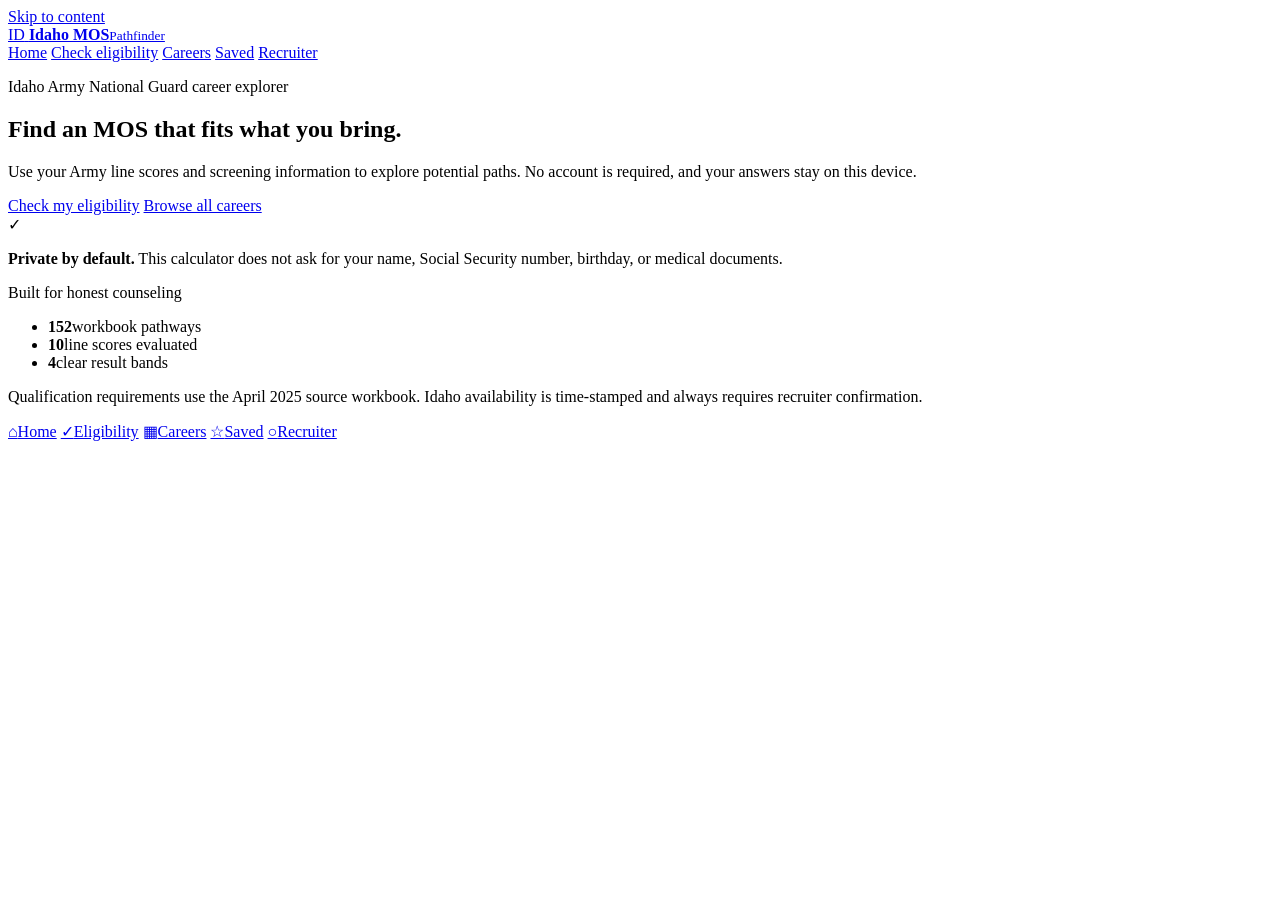
==== index.html @ 611bb767 "Build accessible application shell" ====
<!doctype html>
<html lang="en">
<head>
  <meta charset="utf-8">
  <meta name="viewport" content="width=device-width, initial-scale=1">
  <meta name="theme-color" content="#24362d">
  <meta name="description" content="Explore Idaho Army National Guard MOS pathways and estimate eligibility from line scores and screening information.">
  <title>Idaho MOS Pathfinder</title>
  <link rel="stylesheet" href="./styles.css">
</head>
<body>
  <a class="skip-link" href="#main">Skip to content</a>
  <header class="site-header">
    <a class="brand" href="#home" data-route="home" aria-label="Idaho MOS Pathfinder home">
      <span class="brand-mark" aria-hidden="true">ID</span>
      <span><strong>Idaho MOS</strong><small>Pathfinder</small></span>
    </a>
    <nav class="desktop-nav" aria-label="Primary navigation">
      <a href="#home" data-route="home">Home</a>
      <a href="#eligibility" data-route="eligibility">Check eligibility</a>
      <a href="#careers" data-route="careers">Careers</a>
      <a href="#saved" data-route="saved">Saved</a>
      <a href="#recruiter" data-route="recruiter">Recruiter</a>
    </nav>
  </header>

  <main id="main" tabindex="-1">
    <section id="home" class="view hero-view" data-view="home">
      <div class="hero-copy">
        <p class="eyebrow">Idaho Army National Guard career explorer</p>
        <h1>Find an MOS that fits what you bring.</h1>
        <p class="lede">Use your Army line scores and screening information to explore potential paths. No account is required, and your answers stay on this device.</p>
        <div class="actions">
          <a class="button primary" href="#eligibility" data-route="eligibility">Check my eligibility</a>
          <a class="button secondary" href="#careers" data-route="careers">Browse all careers</a>
        </div>
        <div class="privacy-callout">
          <span aria-hidden="true">✓</span>
          <p><strong>Private by default.</strong> This calculator does not ask for your name, Social Security number, birthday, or medical documents.</p>
        </div>
      </div>
      <aside class="hero-panel" aria-label="What the calculator provides">
        <div class="mountain" aria-hidden="true"></div>
        <p class="panel-kicker">Built for honest counseling</p>
        <ul>
          <li><strong>152</strong><span>workbook pathways</span></li>
          <li><strong>10</strong><span>line scores evaluated</span></li>
          <li><strong>4</strong><span>clear result bands</span></li>
        </ul>
        <p class="small">Qualification requirements use the April 2025 source workbook. Idaho availability is time-stamped and always requires recruiter confirmation.</p>
      </aside>
    </section>

    <section id="eligibility" class="view" data-view="eligibility" hidden>
      <div class="section-heading">
        <p class="eyebrow">Anonymous eligibility estimate</p>
        <h1>Enter your information</h1>
        <p>Use the line scores shown on your official score record. Fields marked required must be completed before evaluation.</p>
      </div>
      <form id="eligibility-form" novalidate>
        <div id="error-summary" class="error-summary" role="alert" tabindex="-1" hidden></div>

        <fieldset class="form-card">
          <legend><span>1</span> Army line scores</legend>
          <p class="field-help">These are composite line scores—not ASVAB percentile or raw subtest scores.</p>
          <div id="line-score-grid" class="score-grid"></div>
        </fieldset>

        <fieldset class="form-card">
          <legend><span>2</span> PULHES profile</legend>
          <p class="field-help">Choose your official profile values. If you have not received a profile, select “Not yet rated.”</p>
          <div id="pulhes-grid" class="pulhes-grid"></div>
        </fieldset>

        <fieldset class="form-card">
          <legend><span>3</span> Screening information</legend>
          <p class="field-help">These answers screen workbook requirements; they do not grant a medical qualification or security clearance.</p>
          <div class="question-grid">
            <label>Color vision<select name="colorVision" required><option value="">Select</option><option value="normal">Normal</option><option value="red_green">Red/green only</option><option value="no_color">No color vision</option><option value="unknown">Unknown</option></select></label>
            <label>U.S. citizenship<select name="citizenship" required><option value="">Select</option><option value="us_citizen">U.S. citizen</option><option value="non_citizen">Not a U.S. citizen</option><option value="unknown">Unknown</option></select></label>
            <label>Driver’s license<select name="driversLicense" required><option value="">Select</option><option value="yes">Yes</option><option value="no">No</option><option value="unknown">Unknown</option></select></label>
            <label>Potentially clearance eligible<select name="clearanceEligible" required><option value="">Select</option><option value="yes">Yes / no known issue</option><option value="no">No / known issue</option><option value="unknown">Unknown</option></select></label>
            <label>Split Training Option applicant<select name="splitTrainingOption" required><option value="">Select</option><option value="no">No</option><option value="yes">Yes</option><option value="unknown">Unknown</option></select></label>
            <label>Show line-score waiver scenarios<select name="lineScoreWaiverRequested" required><option value="">Select</option><option value="no">No</option><option value="yes">Yes</option></select></label>
          </div>
        </fieldset>

        <div class="form-actions">
          <button class="button text-button" type="button" id="clear-form">Clear my data</button>
          <button class="button primary" type="submit">Evaluate MOS options</button>
        </div>
      </form>
    </section>

    <section id="results" class="view" data-view="results" hidden>
      <div class="section-heading results-heading">
        <div><p class="eyebrow">Your estimate</p><h1>MOS results</h1><p id="result-summary">Complete the eligibility form to see results.</p></div>
        <button class="button secondary compact" type="button" data-route-button="eligibility">Edit inputs</button>
      </div>
      <div class="freshness-banner"><strong>Availability is not a reservation.</strong> “Posting seen” and “Idaho catalog-listed” are time-stamped public evidence. A recruiter must confirm a current, contractable vacancy.</div>
      <div class="filters" aria-label="Result filters">
        <label>Search<input id="result-search" type="search" placeholder="MOS or job title"></label>
        <label>Category<select id="result-category"><option value="all">All categories</option></select></label>
        <label>Result<select id="result-status"><option value="all">All results</option><option value="eligible">Eligible</option><option value="waiver">Waiver scenario</option><option value="review">Needs review</option><option value="ineligible">Not eligible yet</option></select></label>
      </div>
      <div id="results-list" class="catalog-sections" aria-live="polite"></div>
    </section>

    <section id="careers" class="view" data-view="careers" hidden>
      <div class="section-heading"><p class="eyebrow">Explore before you test</p><h1>Career catalog</h1><p>Browse all workbook pathways. Idaho labels show public evidence—not guaranteed openings.</p></div>
      <div class="filters">
        <label>Search<input id="career-search" type="search" placeholder="Try medic, mechanic, 25B…"></label>
        <label>Category<select id="career-category"><option value="all">All categories</option></select></label>
        <label>Idaho evidence<select id="career-availability"><option value="all">All records</option><option value="current">Posting seen</option><option value="catalog">Idaho catalog-listed</option><option value="unverified">Availability unverified</option></select></label>
      </div>
      <p id="career-count" class="count-line"></p>
      <div id="career-list" class="card-grid"></div>
    </section>

    <section id="saved" class="view" data-view="saved" hidden>
      <div class="section-heading"><p class="eyebrow">Stored on this device</p><h1>Saved MOSs</h1><p>Use this shortlist when you talk with your recruiter.</p></div>
      <div id="saved-list" class="card-grid"></div>
    </section>

    <section id="recruiter" class="view" data-view="recruiter" hidden>
      <div class="section-heading"><p class="eyebrow">Final confirmation</p><h1>Talk with an Idaho recruiter</h1><p>A recruiter can confirm vacancies, review exceptions, and explain the enlistment pathway.</p></div>
      <div class="recruiter-layout">
        <article class="form-card recruiter-card"><h2>What to bring</h2><ul class="checklist"><li>Your official score report</li><li>Any known PULHES information</li><li>Your top three saved MOSs</li><li>Questions about location, training, bonus, and availability</li></ul></article>
        <article class="form-card recruiter-card"><h2>Idaho Army National Guard</h2><p>Call <a href="tel:+12085146197">208-514-6197</a> or use the official recruiting contact page.</p><a class="button primary" href="https://www.serveinidaho.com/contact" target="_blank" rel="noopener">Open official contact page</a><p class="small">This site does not transmit your calculator answers.</p></article>
      </div>
    </section>
  </main>

  <nav class="mobile-nav" aria-label="Mobile navigation">
    <a href="#home" data-route="home"><span aria-hidden="true">⌂</span>Home</a>
    <a href="#eligibility" data-route="eligibility"><span aria-hidden="true">✓</span>Eligibility</a>
    <a href="#careers" data-route="careers"><span aria-hidden="true">▦</span>Careers</a>
    <a href="#saved" data-route="saved"><span aria-hidden="true">☆</span>Saved</a>
    <a href="#recruiter" data-route="recruiter"><span aria-hidden="true">○</span>Recruiter</a>
  </nav>

  <dialog id="mos-dialog" aria-labelledby="dialog-title">
    <button class="dialog-close" type="button" aria-label="Close MOS details">×</button>
    <div id="dialog-content"></div>
  </dialog>

  <noscript><p class="noscript">JavaScript is required to run the eligibility calculator. The career source data remains available in <a href="./data/mos.json">the MOS catalog</a>.</p></noscript>
  <script src="./app.js" defer></script>
</body>
</html>
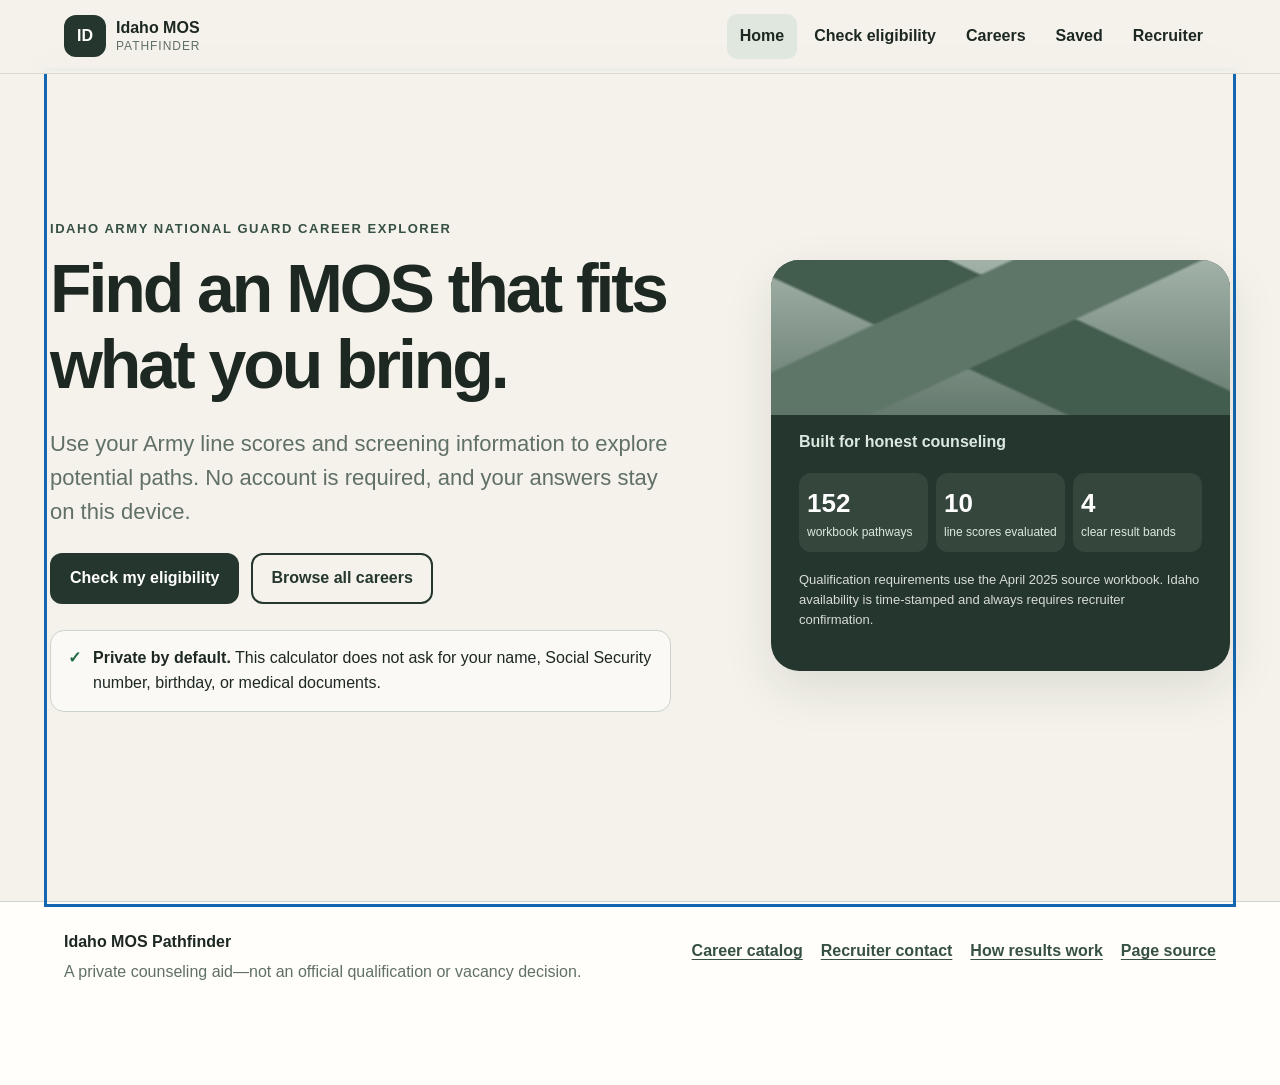
==== commit 7d04a806: "Improve eligibility guidance, accessibility, and site metadata" ====
--- a/index.html
+++ b/index.html
@@ -5,8 +5,34 @@
   <meta name="viewport" content="width=device-width, initial-scale=1">
   <meta name="theme-color" content="#24362d">
   <meta name="description" content="Explore Idaho Army National Guard MOS pathways and estimate eligibility from line scores and screening information.">
-  <title>Idaho MOS Pathfinder</title>
+  <meta name="robots" content="index,follow">
+  <link rel="canonical" href="https://beauxsoleil.github.io/mos/">
+  <meta property="og:type" content="website">
+  <meta property="og:site_name" content="Idaho MOS Pathfinder">
+  <meta property="og:title" content="Idaho MOS Pathfinder | Explore Guard Careers">
+  <meta property="og:description" content="Compare your Army line scores with 152 MOS pathways and see clear next steps for Idaho Army National Guard careers.">
+  <meta property="og:url" content="https://beauxsoleil.github.io/mos/">
+  <meta property="og:image" content="https://beauxsoleil.github.io/mos/social-card.jpg">
+  <meta property="og:image:alt" content="Idaho MOS Pathfinder career eligibility explorer">
+  <meta name="twitter:card" content="summary_large_image">
+  <meta name="twitter:title" content="Idaho MOS Pathfinder | Explore Guard Careers">
+  <meta name="twitter:description" content="Compare your Army line scores with 152 MOS pathways and get clear next steps.">
+  <meta name="twitter:image" content="https://beauxsoleil.github.io/mos/social-card.jpg">
+  <title>Idaho MOS Pathfinder | Explore Guard Careers</title>
+  <link rel="icon" href="./favicon.svg" type="image/svg+xml">
   <link rel="stylesheet" href="./styles.css">
+  <script type="application/ld+json">
+    {
+      "@context": "https://schema.org",
+      "@type": "WebApplication",
+      "name": "Idaho MOS Pathfinder",
+      "url": "https://beauxsoleil.github.io/mos/",
+      "applicationCategory": "EducationalApplication",
+      "operatingSystem": "Any",
+      "description": "A private, browser-based counseling aid for exploring Idaho Army National Guard MOS pathways.",
+      "isAccessibleForFree": true
+    }
+  </script>
 </head>
 <body>
   <a class="skip-link" href="#main">Skip to content</a>
@@ -76,12 +102,12 @@
           <legend><span>3</span> Screening information</legend>
           <p class="field-help">These answers screen workbook requirements; they do not grant a medical qualification or security clearance.</p>
           <div class="question-grid">
-            <label>Color vision<select name="colorVision" required><option value="">Select</option><option value="normal">Normal</option><option value="red_green">Red/green only</option><option value="no_color">No color vision</option><option value="unknown">Unknown</option></select></label>
-            <label>U.S. citizenship<select name="citizenship" required><option value="">Select</option><option value="us_citizen">U.S. citizen</option><option value="non_citizen">Not a U.S. citizen</option><option value="unknown">Unknown</option></select></label>
-            <label>Driver’s license<select name="driversLicense" required><option value="">Select</option><option value="yes">Yes</option><option value="no">No</option><option value="unknown">Unknown</option></select></label>
-            <label>Potentially clearance eligible<select name="clearanceEligible" required><option value="">Select</option><option value="yes">Yes / no known issue</option><option value="no">No / known issue</option><option value="unknown">Unknown</option></select></label>
-            <label>Split Training Option applicant<select name="splitTrainingOption" required><option value="">Select</option><option value="no">No</option><option value="yes">Yes</option><option value="unknown">Unknown</option></select></label>
-            <label>Show line-score waiver scenarios<select name="lineScoreWaiverRequested" required><option value="">Select</option><option value="no">No</option><option value="yes">Yes</option></select></label>
+            <label>Color vision<select name="colorVision" required aria-describedby="error-colorVision"><option value="">Select</option><option value="normal">Normal</option><option value="red_green">Red/green only</option><option value="no_color">No color vision</option><option value="unknown">Unknown</option></select><span class="field-error" id="error-colorVision"></span></label>
+            <label>U.S. citizenship<select name="citizenship" required aria-describedby="error-citizenship"><option value="">Select</option><option value="us_citizen">U.S. citizen</option><option value="non_citizen">Not a U.S. citizen</option><option value="unknown">Unknown</option></select><span class="field-error" id="error-citizenship"></span></label>
+            <label>Driver’s license<select name="driversLicense" required aria-describedby="error-driversLicense"><option value="">Select</option><option value="yes">Yes</option><option value="no">No</option><option value="unknown">Unknown</option></select><span class="field-error" id="error-driversLicense"></span></label>
+            <label>Potentially clearance eligible<select name="clearanceEligible" required aria-describedby="error-clearanceEligible"><option value="">Select</option><option value="yes">Yes / no known issue</option><option value="no">No / known issue</option><option value="unknown">Unknown</option></select><span class="field-error" id="error-clearanceEligible"></span></label>
+            <label>Split Training Option applicant<select name="splitTrainingOption" required aria-describedby="error-splitTrainingOption"><option value="">Select</option><option value="no">No</option><option value="yes">Yes</option><option value="unknown">Unknown</option></select><span class="field-error" id="error-splitTrainingOption"></span></label>
+            <label>Show line-score waiver scenarios<select name="lineScoreWaiverRequested" required aria-describedby="error-lineScoreWaiverRequested"><option value="">Select</option><option value="no">No</option><option value="yes">Yes</option></select><span class="field-error" id="error-lineScoreWaiverRequested"></span></label>
           </div>
         </fieldset>
 
@@ -98,6 +124,7 @@
         <button class="button secondary compact" type="button" data-route-button="eligibility">Edit inputs</button>
       </div>
       <div class="freshness-banner"><strong>Availability is not a reservation.</strong> “Posting seen” and “Idaho catalog-listed” are time-stamped public evidence. A recruiter must confirm a current, contractable vacancy.</div>
+      <div class="results-guide"><strong>Not eligible yet?</strong> Each result names the requirement that is holding it back and gives a next step. Unknown information is never counted as a pass.</div>
       <div class="filters" aria-label="Result filters">
         <label>Search<input id="result-search" type="search" placeholder="MOS or job title"></label>
         <label>Category<select id="result-category"><option value="all">All categories</option></select></label>
@@ -131,6 +158,11 @@
     </section>
   </main>
 
+  <footer class="site-footer">
+    <div><strong>Idaho MOS Pathfinder</strong><p>A private counseling aid—not an official qualification or vacancy decision.</p></div>
+    <nav aria-label="Supporting information"><a href="#careers" data-route="careers">Career catalog</a><a href="#recruiter" data-route="recruiter">Recruiter contact</a><a href="./methodology.html">How results work</a><a href="https://github.com/Beauxsoleil/mos">Page source</a></nav>
+  </footer>
+
   <nav class="mobile-nav" aria-label="Mobile navigation">
     <a href="#home" data-route="home"><span aria-hidden="true">⌂</span>Home</a>
     <a href="#eligibility" data-route="eligibility"><span aria-hidden="true">✓</span>Eligibility</a>
@@ -145,6 +177,7 @@
   </dialog>
 
   <noscript><p class="noscript">JavaScript is required to run the eligibility calculator. The career source data remains available in <a href="./data/mos.json">the MOS catalog</a>.</p></noscript>
+  <div id="status-message" class="sr-only" role="status" aria-live="polite"></div>
   <script src="./app.js" defer></script>
 </body>
 </html>
--- a/styles.css
+++ b/styles.css
@@ -0,0 +1,210 @@
+:root {
+  --ink: #1d2822;
+  --forest: #24362d;
+  --forest-2: #365044;
+  --sage: #dfe7df;
+  --sand: #d8c6a4;
+  --cream: #f4f2ea;
+  --paper: #fffefa;
+  --muted: #617067;
+  --line: #cbd3cc;
+  --danger: #9b352f;
+  --warning: #8a5b10;
+  --success: #1f6a45;
+  --focus: #1367b1;
+  --shadow: 0 18px 50px rgba(29, 40, 34, .10);
+  --radius: 18px;
+}
+
+* { box-sizing: border-box; }
+html { scroll-behavior: smooth; }
+body { margin: 0; background: var(--cream); color: var(--ink); font: 16px/1.55 ui-sans-serif, -apple-system, BlinkMacSystemFont, "Segoe UI", sans-serif; }
+a { color: var(--forest-2); text-underline-offset: 3px; }
+button, input, select { font: inherit; }
+button, select, input { min-height: 44px; }
+:focus-visible { outline: 3px solid var(--focus); outline-offset: 3px; }
+[hidden] { display: none !important; }
+.sr-only { position: absolute !important; width: 1px !important; height: 1px !important; padding: 0 !important; margin: -1px !important; overflow: hidden !important; clip: rect(0, 0, 0, 0) !important; white-space: nowrap !important; border: 0 !important; }
+
+.skip-link { position: fixed; left: 16px; top: -80px; z-index: 100; background: #fff; padding: 12px 18px; border-radius: 8px; }
+.skip-link:focus { top: 12px; }
+.site-header { position: sticky; top: 0; z-index: 20; display: flex; align-items: center; justify-content: space-between; padding: 14px clamp(18px, 5vw, 72px); border-bottom: 1px solid rgba(29,40,34,.12); background: rgba(244,242,234,.94); backdrop-filter: blur(14px); }
+.brand { display: inline-flex; gap: 10px; align-items: center; color: var(--ink); text-decoration: none; line-height: 1.05; }
+.brand-mark { display: grid; place-items: center; width: 42px; height: 42px; border-radius: 12px; background: var(--forest); color: white; font-weight: 800; }
+.brand strong, .brand small { display: block; }
+.brand small { margin-top: 4px; color: var(--muted); font-size: 12px; letter-spacing: .08em; text-transform: uppercase; }
+.desktop-nav { display: flex; gap: 4px; }
+.desktop-nav a { padding: 10px 13px; border-radius: 10px; color: var(--ink); text-decoration: none; font-weight: 650; }
+.desktop-nav a:hover, .desktop-nav a[aria-current="page"] { background: var(--sage); }
+
+main { width: min(1180px, calc(100% - 36px)); margin: 0 auto; padding: clamp(36px, 6vw, 84px) 0 120px; }
+.view { animation: appear .22s ease-out; }
+@keyframes appear { from { opacity: 0; transform: translateY(5px); } }
+.hero-view { min-height: 70vh; display: grid; grid-template-columns: 1.15fr .85fr; gap: clamp(40px, 8vw, 100px); align-items: center; }
+.eyebrow { margin: 0 0 10px; color: var(--forest-2); font-size: 13px; font-weight: 800; letter-spacing: .12em; text-transform: uppercase; }
+h1, h2, h3 { line-height: 1.13; }
+h1 { margin: 0; max-width: 760px; font-size: clamp(38px, 6vw, 68px); letter-spacing: -.045em; }
+h2 { margin: 0 0 12px; font-size: clamp(24px, 3vw, 32px); }
+h3 { margin: 0; font-size: 20px; }
+.lede { max-width: 650px; margin: 24px 0; color: var(--muted); font-size: clamp(18px, 2.2vw, 22px); }
+.actions, .form-actions { display: flex; gap: 12px; flex-wrap: wrap; }
+.button { display: inline-flex; align-items: center; justify-content: center; min-height: 48px; padding: 11px 18px; border: 2px solid transparent; border-radius: 12px; cursor: pointer; text-decoration: none; font-weight: 800; }
+.button.primary { background: var(--forest); color: white; }
+.button.primary:hover { background: var(--forest-2); }
+.button.secondary { border-color: var(--forest); background: transparent; color: var(--forest); }
+.button.text-button { background: transparent; color: var(--danger); }
+.button.compact { min-height: 44px; padding: 8px 14px; }
+.privacy-callout { display: flex; gap: 12px; align-items: flex-start; max-width: 650px; margin-top: 26px; padding: 15px 17px; border: 1px solid var(--line); border-radius: 14px; background: rgba(255,255,255,.55); }
+.privacy-callout span { color: var(--success); font-weight: 900; }
+.privacy-callout p { margin: 0; }
+.hero-panel { position: relative; overflow: hidden; padding: 170px 28px 28px; border-radius: 28px; background: var(--forest); color: white; box-shadow: var(--shadow); }
+.mountain { position: absolute; inset: 0 0 auto; height: 155px; background: linear-gradient(155deg, transparent 30%, #698273 31% 54%, transparent 55%), linear-gradient(205deg, transparent 35%, #486354 36% 62%, transparent 63%), linear-gradient(#b9c8bf, #71867a); opacity: .85; }
+.panel-kicker { margin: 0 0 18px; color: #dce8e0; font-weight: 750; }
+.hero-panel ul { display: grid; grid-template-columns: repeat(3, 1fr); gap: 8px; margin: 0 0 18px; padding: 0; list-style: none; }
+.hero-panel li { padding: 10px 8px; border-radius: 12px; background: rgba(255,255,255,.08); }
+.hero-panel li strong, .hero-panel li span { display: block; }
+.hero-panel li strong { font-size: 26px; }
+.hero-panel li span { color: #dce8e0; font-size: 12px; }
+.small { font-size: 13px; color: inherit; opacity: .82; }
+
+.section-heading { margin-bottom: 30px; }
+.section-heading h1 { font-size: clamp(34px, 5vw, 54px); }
+.section-heading > p:last-child { max-width: 760px; color: var(--muted); font-size: 18px; }
+.results-heading { display: flex; justify-content: space-between; gap: 20px; align-items: end; }
+.form-card { margin: 0 0 20px; padding: clamp(20px, 4vw, 34px); border: 1px solid var(--line); border-radius: var(--radius); background: var(--paper); box-shadow: 0 7px 22px rgba(29,40,34,.05); }
+.form-card legend { padding: 0 10px; font-size: 23px; font-weight: 850; }
+.form-card legend span { display: inline-grid; place-items: center; width: 34px; height: 34px; margin-right: 8px; border-radius: 50%; background: var(--forest); color: white; font-size: 16px; }
+.field-help { margin: 0 0 22px; color: var(--muted); }
+.score-grid { display: grid; grid-template-columns: repeat(5, minmax(110px, 1fr)); gap: 14px; }
+.pulhes-grid { display: grid; grid-template-columns: repeat(6, 1fr); gap: 14px; }
+.question-grid { display: grid; grid-template-columns: repeat(2, 1fr); gap: 18px; }
+label { display: grid; gap: 7px; color: var(--ink); font-weight: 750; }
+label small { color: var(--muted); font-weight: 500; }
+input, select { width: 100%; padding: 10px 12px; border: 1.5px solid #96a299; border-radius: 10px; background: white; color: var(--ink); }
+input[aria-invalid="true"], select[aria-invalid="true"] { border-color: var(--danger); box-shadow: 0 0 0 1px var(--danger); }
+.field-error { color: var(--danger); font-size: 13px; font-weight: 650; }
+.form-actions { justify-content: space-between; align-items: center; margin-top: 24px; }
+.error-summary { margin-bottom: 20px; padding: 16px 18px; border-left: 5px solid var(--danger); background: #fff0ee; color: #702520; }
+.error-summary h2 { margin: 0 0 6px; font-size: 20px; }
+.error-summary ul { margin: 6px 0 0; }
+
+.freshness-banner { margin: -10px 0 24px; padding: 14px 17px; border-left: 5px solid var(--warning); border-radius: 8px; background: #fff7df; }
+.results-guide { margin: -10px 0 24px; padding: 14px 17px; border: 1px solid var(--line); border-radius: 12px; background: var(--paper); }
+.filters { display: grid; grid-template-columns: 1.4fr 1fr 1fr; gap: 14px; margin: 0 0 24px; padding: 18px; border: 1px solid var(--line); border-radius: 15px; background: rgba(255,255,255,.6); }
+.count-line { color: var(--muted); font-weight: 700; }
+.catalog-sections { display: grid; gap: 28px; }
+.category-section h2 { padding-bottom: 9px; border-bottom: 2px solid var(--forest); }
+.card-grid { display: grid; grid-template-columns: repeat(3, 1fr); gap: 16px; }
+.mos-card { display: flex; flex-direction: column; min-width: 0; padding: 19px; border: 1px solid var(--line); border-radius: 16px; background: var(--paper); box-shadow: 0 6px 17px rgba(29,40,34,.045); }
+.mos-card:hover { border-color: #87958b; transform: translateY(-1px); }
+.mos-title-row { display: flex; gap: 12px; align-items: flex-start; justify-content: space-between; }
+.mos-code { flex: 0 0 auto; padding: 3px 8px; border-radius: 8px; background: var(--forest); color: white; font-weight: 900; }
+.mos-card h3 { margin: 10px 0 7px; }
+.mos-card p { margin: 0 0 12px; color: var(--muted); }
+.eligibility-note { margin: 4px 0 14px; padding: 14px; border-left: 4px solid var(--warning); border-radius: 10px; background: #fff8e6; }
+.eligibility-note.status-panel-ineligible { border-left-color: var(--danger); background: #fff0ee; }
+.eligibility-note.status-panel-waiver { border-left-color: #675092; background: #f1edf9; }
+.eligibility-note > strong { display: block; margin-bottom: 7px; color: var(--ink); }
+.eligibility-note ul { display: grid; gap: 9px; margin: 0; padding-left: 19px; }
+.eligibility-note li { color: var(--ink); }
+.eligibility-note li small, .next-step-panel li small { display: block; margin-top: 3px; color: var(--muted); font-size: 13px; line-height: 1.4; }
+.more-reasons { margin: 9px 0 0 !important; color: var(--ink) !important; font-size: 13px; font-weight: 750; }
+.mos-card-footer { display: flex; gap: 8px; align-items: center; justify-content: space-between; margin-top: auto; padding-top: 10px; }
+.link-button, .save-button { min-height: 44px; border: 0; background: transparent; color: var(--forest-2); cursor: pointer; font-weight: 800; }
+.save-button { width: 44px; padding: 0; border: 1px solid var(--line); border-radius: 50%; font-size: 23px; }
+.status-badge { display: inline-flex; align-items: center; width: fit-content; padding: 4px 9px; border-radius: 999px; font-size: 12px; font-weight: 850; }
+.status-current, .status-eligible { background: #dceede; color: #174d31; }
+.status-catalog, .status-review { background: #fff0c9; color: #704c0b; }
+.status-unverified, .status-ineligible { background: #e7e9e7; color: #4b544e; }
+.status-waiver { background: #e6e1f4; color: #4c3875; }
+.empty-state { grid-column: 1 / -1; padding: 45px 22px; border: 1px dashed #94a097; border-radius: 16px; text-align: center; color: var(--muted); }
+
+.recruiter-layout { display: grid; grid-template-columns: 1fr 1fr; gap: 18px; }
+.recruiter-card { margin: 0; }
+.checklist { padding-left: 0; list-style: none; }
+.checklist li { margin: 8px 0; }
+.checklist li::before { content: "✓"; margin-right: 9px; color: var(--success); font-weight: 900; }
+
+dialog { width: min(720px, calc(100% - 28px)); max-height: min(88vh, 850px); padding: 0; border: 0; border-radius: 22px; background: var(--paper); color: var(--ink); box-shadow: 0 30px 100px rgba(0,0,0,.32); }
+dialog::backdrop { background: rgba(11,20,15,.66); backdrop-filter: blur(3px); }
+.dialog-close { position: sticky; z-index: 2; float: right; top: 12px; right: 12px; width: 44px; min-height: 44px; margin: 12px 12px -56px 0; border: 1px solid var(--line); border-radius: 50%; background: white; cursor: pointer; font-size: 28px; }
+#dialog-content { padding: clamp(24px, 5vw, 44px); }
+.detail-title { padding-right: 45px; }
+.detail-title h2 { font-size: clamp(30px, 5vw, 44px); }
+.detail-meta { display: flex; gap: 8px; flex-wrap: wrap; margin-bottom: 20px; }
+.detail-section { margin-top: 24px; padding-top: 20px; border-top: 1px solid var(--line); }
+.criteria-list { display: grid; gap: 9px; padding: 0; list-style: none; }
+.criteria-list li { padding: 11px 13px; border-radius: 10px; background: var(--sage); }
+.criteria-list li.fail { background: #fff0ee; }
+.criteria-list li.unknown { background: #fff7df; }
+.next-step-panel { padding: 20px; border: 1px solid var(--line); border-radius: 14px; background: rgba(255,255,255,.4); }
+.source-note { font-size: 13px; color: var(--muted); }
+.mobile-nav { display: none; }
+.noscript { margin: 20px; padding: 18px; background: #fff0ee; }
+.site-footer { display: flex; justify-content: space-between; gap: 36px; padding: 28px clamp(18px, 5vw, 72px) 100px; border-top: 1px solid var(--line); background: var(--paper); }
+.site-footer p { max-width: 520px; margin: 6px 0 0; color: var(--muted); }
+.site-footer nav { display: flex; flex-wrap: wrap; align-content: flex-start; justify-content: flex-end; gap: 10px 18px; }
+.site-footer nav a { min-height: 44px; display: inline-flex; align-items: center; font-weight: 700; }
+.article-page { max-width: 880px; }
+.breadcrumbs { display: flex; gap: 10px; margin-bottom: 34px; color: var(--muted); font-size: 14px; }
+.article-page article > section { margin-top: 38px; }
+.article-page article > section p { max-width: 760px; }
+.definition-list { display: grid; gap: 12px; }
+.definition-list div { padding: 17px; border: 1px solid var(--line); border-radius: 12px; background: var(--paper); }
+.definition-list dt { font-weight: 850; }
+.definition-list dd { margin: 4px 0 0; color: var(--muted); }
+.not-found-page { min-height: 70vh; display: grid; align-content: center; justify-items: start; }
+.not-found-code { margin-bottom: -20px; color: var(--sage); font-size: clamp(110px, 25vw, 250px); font-weight: 950; letter-spacing: -.09em; line-height: .8; }
+
+@media (max-width: 900px) {
+  .score-grid { grid-template-columns: repeat(3, 1fr); }
+  .pulhes-grid { grid-template-columns: repeat(3, 1fr); }
+  .card-grid { grid-template-columns: repeat(2, 1fr); }
+}
+
+@media (max-width: 720px) {
+  body { padding-bottom: 76px; }
+  .site-header { position: static; padding: 12px 18px; }
+  .desktop-nav { display: none; }
+  main { width: min(100% - 28px, 660px); padding-top: 30px; padding-bottom: 40px; }
+  .hero-view { display: block; min-height: auto; }
+  .hero-panel { margin-top: 34px; padding-top: 145px; }
+  .hero-copy .actions .button { width: 100%; }
+  .question-grid, .filters, .recruiter-layout { grid-template-columns: 1fr; }
+  .results-heading { align-items: flex-start; }
+  .score-grid { grid-template-columns: repeat(2, 1fr); }
+  .pulhes-grid { grid-template-columns: repeat(2, 1fr); }
+  .card-grid { grid-template-columns: 1fr; }
+  .form-actions .button { width: 100%; }
+  .site-footer { display: block; padding-bottom: 110px; }
+  .site-footer nav { justify-content: flex-start; margin-top: 18px; }
+  .mobile-nav { position: fixed; inset: auto 0 0; z-index: 30; display: grid; grid-template-columns: repeat(5, 1fr); padding: 7px 4px max(7px, env(safe-area-inset-bottom)); border-top: 1px solid var(--line); background: rgba(255,254,250,.97); box-shadow: 0 -10px 30px rgba(29,40,34,.08); }
+  .mobile-nav a { display: grid; place-items: center; min-height: 52px; color: var(--muted); text-decoration: none; font-size: 11px; font-weight: 750; }
+  .mobile-nav a span { font-size: 20px; line-height: 1; }
+  .mobile-nav a[aria-current="page"] { color: var(--forest); }
+}
+
+@media (max-width: 390px) {
+  .score-grid, .pulhes-grid { grid-template-columns: 1fr; }
+  .hero-panel ul { grid-template-columns: 1fr; }
+}
+
+@media (prefers-reduced-motion: reduce) {
+  *, *::before, *::after { scroll-behavior: auto !important; animation: none !important; transition: none !important; }
+}
+
+@media (prefers-color-scheme: dark) {
+  :root { --ink: #eef3ef; --forest: #d5e4d9; --forest-2: #bad0c0; --sage: #26362e; --sand: #7a6b50; --cream: #121914; --paper: #1b251f; --muted: #b2beb6; --line: #405047; --focus: #69b9ff; }
+  .button.primary, .mos-code, .brand-mark, .form-card legend span { color: #142019; }
+  input, select, .dialog-close { background: #151d18; color: var(--ink); }
+  .freshness-banner { background: #3b3019; }
+  .privacy-callout, .filters { background: rgba(255,255,255,.035); }
+  .status-current, .status-eligible { background: #244a34; color: #d9f4df; }
+  .status-catalog, .status-review { background: #4a3b18; color: #ffefbe; }
+  .status-unverified, .status-ineligible { background: #38413b; color: #e3e8e4; }
+  .criteria-list li.fail { background: #4b2522; }
+  .criteria-list li.unknown { background: #453716; }
+  .eligibility-note, .eligibility-note.status-panel-ineligible, .eligibility-note.status-panel-waiver { background: #302a20; }
+  .eligibility-note.status-panel-ineligible { background: #402523; }
+  .eligibility-note.status-panel-waiver { background: #2f2940; }
+}
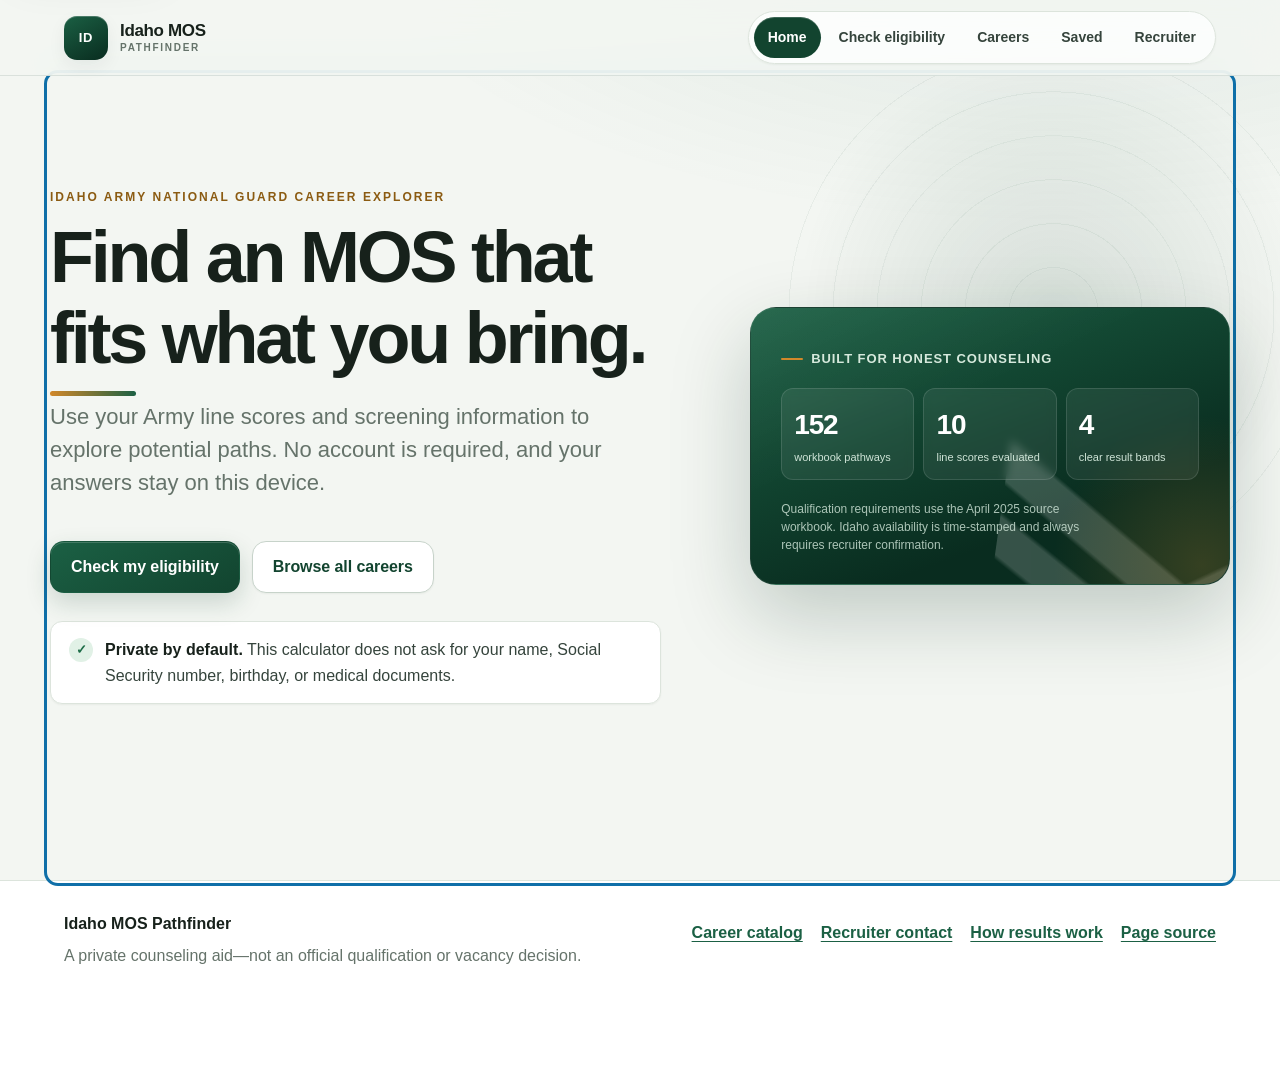
==== commit 37d9a151: "Refresh app with cleaner pathfinder design and usability improvements Co-authored-by: arena-agent <2" ====
--- a/index.html
+++ b/index.html
@@ -3,7 +3,7 @@
 <head>
   <meta charset="utf-8">
   <meta name="viewport" content="width=device-width, initial-scale=1">
-  <meta name="theme-color" content="#24362d">
+  <meta name="theme-color" content="#092c1f">
   <meta name="description" content="Explore Idaho Army National Guard MOS pathways and estimate eligibility from line scores and screening information.">
   <meta name="robots" content="index,follow">
   <link rel="canonical" href="https://beauxsoleil.github.io/mos/">
@@ -83,7 +83,13 @@
         <h1>Enter your information</h1>
         <p>Use the line scores shown on your official score record. Fields marked required must be completed before evaluation.</p>
       </div>
-      <form id="eligibility-form" novalidate>
+      <form id="eligibility-form" autocomplete="off" novalidate>
+        <ol class="form-steps" aria-label="Eligibility form progress">
+          <li data-index="1">Line scores</li>
+          <li data-index="2">PULHES</li>
+          <li data-index="3">Screening</li>
+          <li data-index="4">Results</li>
+        </ol>
         <div id="error-summary" class="error-summary" role="alert" tabindex="-1" hidden></div>
 
         <fieldset class="form-card">
@@ -125,27 +131,37 @@
       </div>
       <div class="freshness-banner"><strong>Availability is not a reservation.</strong> “Posting seen” and “Idaho catalog-listed” are time-stamped public evidence. A recruiter must confirm a current, contractable vacancy.</div>
       <div class="results-guide"><strong>Not eligible yet?</strong> Each result names the requirement that is holding it back and gives a next step. Unknown information is never counted as a pass.</div>
+      <div class="legend" aria-label="Result color key">
+        <span class="legend-item"><span class="legend-dot eligible" aria-hidden="true"></span>Eligible</span>
+        <span class="legend-item"><span class="legend-dot waiver" aria-hidden="true"></span>Waiver scenario</span>
+        <span class="legend-item"><span class="legend-dot review" aria-hidden="true"></span>Needs review</span>
+        <span class="legend-item"><span class="legend-dot ineligible" aria-hidden="true"></span>Not eligible yet</span>
+      </div>
       <div class="filters" aria-label="Result filters">
-        <label>Search<input id="result-search" type="search" placeholder="MOS or job title"></label>
+        <label>Search<input id="result-search" type="search" placeholder="MOS or job title" autocomplete="off"></label>
         <label>Category<select id="result-category"><option value="all">All categories</option></select></label>
         <label>Result<select id="result-status"><option value="all">All results</option><option value="eligible">Eligible</option><option value="waiver">Waiver scenario</option><option value="review">Needs review</option><option value="ineligible">Not eligible yet</option></select></label>
+        <button class="filter-reset" type="button" id="clear-result-filters">Reset</button>
       </div>
+      <p id="result-count" class="count-line" aria-live="polite"></p>
       <div id="results-list" class="catalog-sections" aria-live="polite"></div>
     </section>
 
     <section id="careers" class="view" data-view="careers" hidden>
       <div class="section-heading"><p class="eyebrow">Explore before you test</p><h1>Career catalog</h1><p>Browse all workbook pathways. Idaho labels show public evidence—not guaranteed openings.</p></div>
       <div class="filters">
-        <label>Search<input id="career-search" type="search" placeholder="Try medic, mechanic, 25B…"></label>
+        <label>Search<input id="career-search" type="search" placeholder="Try medic, mechanic, 25B…" autocomplete="off"></label>
         <label>Category<select id="career-category"><option value="all">All categories</option></select></label>
         <label>Idaho evidence<select id="career-availability"><option value="all">All records</option><option value="current">Posting seen</option><option value="catalog">Idaho catalog-listed</option><option value="unverified">Availability unverified</option></select></label>
+        <button class="filter-reset" type="button" id="clear-career-filters">Reset</button>
       </div>
-      <p id="career-count" class="count-line"></p>
+      <p id="career-count" class="count-line" aria-live="polite"></p>
       <div id="career-list" class="card-grid"></div>
     </section>
 
     <section id="saved" class="view" data-view="saved" hidden>
       <div class="section-heading"><p class="eyebrow">Stored on this device</p><h1>Saved MOSs</h1><p>Use this shortlist when you talk with your recruiter.</p></div>
+      <p id="saved-count" class="count-line" aria-live="polite"></p>
       <div id="saved-list" class="card-grid"></div>
     </section>
 
--- a/styles.css
+++ b/styles.css
@@ -1,210 +1,1712 @@
+/* ==========================================================================
+   Idaho MOS Pathfinder — Fable Five design refresh
+   ========================================================================== */
+
 :root {
-  --ink: #1d2822;
-  --forest: #24362d;
-  --forest-2: #365044;
-  --sage: #dfe7df;
-  --sand: #d8c6a4;
-  --cream: #f4f2ea;
-  --paper: #fffefa;
-  --muted: #617067;
-  --line: #cbd3cc;
-  --danger: #9b352f;
-  --warning: #8a5b10;
-  --success: #1f6a45;
-  --focus: #1367b1;
-  --shadow: 0 18px 50px rgba(29, 40, 34, .10);
+  color-scheme: light;
+
+  --bg: #f3f6f2;
+  --bg-soft: #edf2ec;
+  --surface: #ffffff;
+  --surface-2: #f8faf7;
+  --surface-3: #eef3ee;
+  --ink: #17211b;
+  --ink-soft: #35443c;
+  --muted: #65736a;
+  --subtle: #8b978f;
+
+  --brand: #12442f;
+  --brand-2: #1b6044;
+  --brand-ink: #092c1f;
+  --brand-soft: #e3f0e7;
+  --accent: #d2882a;
+  --accent-soft: #fff3dd;
+  --accent-ink: #8b5b12;
+
+  --line: #dce4dc;
+  --line-strong: #c7d3ca;
+
+  --danger: #a63d35;
+  --danger-soft: #faedeb;
+  --warning: #996116;
+  --warning-soft: #fff2d7;
+  --success: #1c6c46;
+  --success-soft: #e1f1e6;
+  --info: #3f698a;
+  --info-soft: #e8f1f7;
+  --violet: #5d4a8a;
+  --violet-soft: #f0ebf9;
+
+  --focus: #0f6fa8;
+  --focus-ring: rgba(15, 111, 168, .24);
+
+  --header-h: 76px;
+  --shadow-xs: 0 1px 2px rgba(20, 32, 26, .05);
+  --shadow-sm: 0 6px 18px rgba(20, 32, 26, .06);
+  --shadow-md: 0 18px 46px rgba(20, 32, 26, .10);
+  --shadow-lg: 0 30px 80px rgba(9, 44, 31, .22);
+
+  --radius-xs: 8px;
+  --radius-sm: 12px;
   --radius: 18px;
+  --radius-lg: 26px;
+
+  --font-sans: ui-sans-serif, -apple-system, BlinkMacSystemFont, "Segoe UI", Roboto,
+    "Helvetica Neue", Arial, "Noto Sans", sans-serif;
 }
 
 * { box-sizing: border-box; }
-html { scroll-behavior: smooth; }
-body { margin: 0; background: var(--cream); color: var(--ink); font: 16px/1.55 ui-sans-serif, -apple-system, BlinkMacSystemFont, "Segoe UI", sans-serif; }
-a { color: var(--forest-2); text-underline-offset: 3px; }
-button, input, select { font: inherit; }
-button, select, input { min-height: 44px; }
-:focus-visible { outline: 3px solid var(--focus); outline-offset: 3px; }
-[hidden] { display: none !important; }
-.sr-only { position: absolute !important; width: 1px !important; height: 1px !important; padding: 0 !important; margin: -1px !important; overflow: hidden !important; clip: rect(0, 0, 0, 0) !important; white-space: nowrap !important; border: 0 !important; }
-
-.skip-link { position: fixed; left: 16px; top: -80px; z-index: 100; background: #fff; padding: 12px 18px; border-radius: 8px; }
-.skip-link:focus { top: 12px; }
-.site-header { position: sticky; top: 0; z-index: 20; display: flex; align-items: center; justify-content: space-between; padding: 14px clamp(18px, 5vw, 72px); border-bottom: 1px solid rgba(29,40,34,.12); background: rgba(244,242,234,.94); backdrop-filter: blur(14px); }
-.brand { display: inline-flex; gap: 10px; align-items: center; color: var(--ink); text-decoration: none; line-height: 1.05; }
-.brand-mark { display: grid; place-items: center; width: 42px; height: 42px; border-radius: 12px; background: var(--forest); color: white; font-weight: 800; }
-.brand strong, .brand small { display: block; }
-.brand small { margin-top: 4px; color: var(--muted); font-size: 12px; letter-spacing: .08em; text-transform: uppercase; }
-.desktop-nav { display: flex; gap: 4px; }
-.desktop-nav a { padding: 10px 13px; border-radius: 10px; color: var(--ink); text-decoration: none; font-weight: 650; }
-.desktop-nav a:hover, .desktop-nav a[aria-current="page"] { background: var(--sage); }
-
-main { width: min(1180px, calc(100% - 36px)); margin: 0 auto; padding: clamp(36px, 6vw, 84px) 0 120px; }
-.view { animation: appear .22s ease-out; }
-@keyframes appear { from { opacity: 0; transform: translateY(5px); } }
-.hero-view { min-height: 70vh; display: grid; grid-template-columns: 1.15fr .85fr; gap: clamp(40px, 8vw, 100px); align-items: center; }
-.eyebrow { margin: 0 0 10px; color: var(--forest-2); font-size: 13px; font-weight: 800; letter-spacing: .12em; text-transform: uppercase; }
-h1, h2, h3 { line-height: 1.13; }
-h1 { margin: 0; max-width: 760px; font-size: clamp(38px, 6vw, 68px); letter-spacing: -.045em; }
-h2 { margin: 0 0 12px; font-size: clamp(24px, 3vw, 32px); }
-h3 { margin: 0; font-size: 20px; }
-.lede { max-width: 650px; margin: 24px 0; color: var(--muted); font-size: clamp(18px, 2.2vw, 22px); }
-.actions, .form-actions { display: flex; gap: 12px; flex-wrap: wrap; }
-.button { display: inline-flex; align-items: center; justify-content: center; min-height: 48px; padding: 11px 18px; border: 2px solid transparent; border-radius: 12px; cursor: pointer; text-decoration: none; font-weight: 800; }
-.button.primary { background: var(--forest); color: white; }
-.button.primary:hover { background: var(--forest-2); }
-.button.secondary { border-color: var(--forest); background: transparent; color: var(--forest); }
-.button.text-button { background: transparent; color: var(--danger); }
-.button.compact { min-height: 44px; padding: 8px 14px; }
-.privacy-callout { display: flex; gap: 12px; align-items: flex-start; max-width: 650px; margin-top: 26px; padding: 15px 17px; border: 1px solid var(--line); border-radius: 14px; background: rgba(255,255,255,.55); }
-.privacy-callout span { color: var(--success); font-weight: 900; }
-.privacy-callout p { margin: 0; }
-.hero-panel { position: relative; overflow: hidden; padding: 170px 28px 28px; border-radius: 28px; background: var(--forest); color: white; box-shadow: var(--shadow); }
-.mountain { position: absolute; inset: 0 0 auto; height: 155px; background: linear-gradient(155deg, transparent 30%, #698273 31% 54%, transparent 55%), linear-gradient(205deg, transparent 35%, #486354 36% 62%, transparent 63%), linear-gradient(#b9c8bf, #71867a); opacity: .85; }
-.panel-kicker { margin: 0 0 18px; color: #dce8e0; font-weight: 750; }
-.hero-panel ul { display: grid; grid-template-columns: repeat(3, 1fr); gap: 8px; margin: 0 0 18px; padding: 0; list-style: none; }
-.hero-panel li { padding: 10px 8px; border-radius: 12px; background: rgba(255,255,255,.08); }
-.hero-panel li strong, .hero-panel li span { display: block; }
-.hero-panel li strong { font-size: 26px; }
-.hero-panel li span { color: #dce8e0; font-size: 12px; }
-.small { font-size: 13px; color: inherit; opacity: .82; }
-
-.section-heading { margin-bottom: 30px; }
-.section-heading h1 { font-size: clamp(34px, 5vw, 54px); }
-.section-heading > p:last-child { max-width: 760px; color: var(--muted); font-size: 18px; }
-.results-heading { display: flex; justify-content: space-between; gap: 20px; align-items: end; }
-.form-card { margin: 0 0 20px; padding: clamp(20px, 4vw, 34px); border: 1px solid var(--line); border-radius: var(--radius); background: var(--paper); box-shadow: 0 7px 22px rgba(29,40,34,.05); }
-.form-card legend { padding: 0 10px; font-size: 23px; font-weight: 850; }
-.form-card legend span { display: inline-grid; place-items: center; width: 34px; height: 34px; margin-right: 8px; border-radius: 50%; background: var(--forest); color: white; font-size: 16px; }
-.field-help { margin: 0 0 22px; color: var(--muted); }
-.score-grid { display: grid; grid-template-columns: repeat(5, minmax(110px, 1fr)); gap: 14px; }
-.pulhes-grid { display: grid; grid-template-columns: repeat(6, 1fr); gap: 14px; }
-.question-grid { display: grid; grid-template-columns: repeat(2, 1fr); gap: 18px; }
-label { display: grid; gap: 7px; color: var(--ink); font-weight: 750; }
-label small { color: var(--muted); font-weight: 500; }
-input, select { width: 100%; padding: 10px 12px; border: 1.5px solid #96a299; border-radius: 10px; background: white; color: var(--ink); }
-input[aria-invalid="true"], select[aria-invalid="true"] { border-color: var(--danger); box-shadow: 0 0 0 1px var(--danger); }
-.field-error { color: var(--danger); font-size: 13px; font-weight: 650; }
-.form-actions { justify-content: space-between; align-items: center; margin-top: 24px; }
-.error-summary { margin-bottom: 20px; padding: 16px 18px; border-left: 5px solid var(--danger); background: #fff0ee; color: #702520; }
-.error-summary h2 { margin: 0 0 6px; font-size: 20px; }
-.error-summary ul { margin: 6px 0 0; }
-
-.freshness-banner { margin: -10px 0 24px; padding: 14px 17px; border-left: 5px solid var(--warning); border-radius: 8px; background: #fff7df; }
-.results-guide { margin: -10px 0 24px; padding: 14px 17px; border: 1px solid var(--line); border-radius: 12px; background: var(--paper); }
-.filters { display: grid; grid-template-columns: 1.4fr 1fr 1fr; gap: 14px; margin: 0 0 24px; padding: 18px; border: 1px solid var(--line); border-radius: 15px; background: rgba(255,255,255,.6); }
-.count-line { color: var(--muted); font-weight: 700; }
-.catalog-sections { display: grid; gap: 28px; }
-.category-section h2 { padding-bottom: 9px; border-bottom: 2px solid var(--forest); }
-.card-grid { display: grid; grid-template-columns: repeat(3, 1fr); gap: 16px; }
-.mos-card { display: flex; flex-direction: column; min-width: 0; padding: 19px; border: 1px solid var(--line); border-radius: 16px; background: var(--paper); box-shadow: 0 6px 17px rgba(29,40,34,.045); }
-.mos-card:hover { border-color: #87958b; transform: translateY(-1px); }
-.mos-title-row { display: flex; gap: 12px; align-items: flex-start; justify-content: space-between; }
-.mos-code { flex: 0 0 auto; padding: 3px 8px; border-radius: 8px; background: var(--forest); color: white; font-weight: 900; }
-.mos-card h3 { margin: 10px 0 7px; }
-.mos-card p { margin: 0 0 12px; color: var(--muted); }
-.eligibility-note { margin: 4px 0 14px; padding: 14px; border-left: 4px solid var(--warning); border-radius: 10px; background: #fff8e6; }
-.eligibility-note.status-panel-ineligible { border-left-color: var(--danger); background: #fff0ee; }
-.eligibility-note.status-panel-waiver { border-left-color: #675092; background: #f1edf9; }
-.eligibility-note > strong { display: block; margin-bottom: 7px; color: var(--ink); }
-.eligibility-note ul { display: grid; gap: 9px; margin: 0; padding-left: 19px; }
-.eligibility-note li { color: var(--ink); }
-.eligibility-note li small, .next-step-panel li small { display: block; margin-top: 3px; color: var(--muted); font-size: 13px; line-height: 1.4; }
-.more-reasons { margin: 9px 0 0 !important; color: var(--ink) !important; font-size: 13px; font-weight: 750; }
-.mos-card-footer { display: flex; gap: 8px; align-items: center; justify-content: space-between; margin-top: auto; padding-top: 10px; }
-.link-button, .save-button { min-height: 44px; border: 0; background: transparent; color: var(--forest-2); cursor: pointer; font-weight: 800; }
-.save-button { width: 44px; padding: 0; border: 1px solid var(--line); border-radius: 50%; font-size: 23px; }
-.status-badge { display: inline-flex; align-items: center; width: fit-content; padding: 4px 9px; border-radius: 999px; font-size: 12px; font-weight: 850; }
-.status-current, .status-eligible { background: #dceede; color: #174d31; }
-.status-catalog, .status-review { background: #fff0c9; color: #704c0b; }
-.status-unverified, .status-ineligible { background: #e7e9e7; color: #4b544e; }
-.status-waiver { background: #e6e1f4; color: #4c3875; }
-.empty-state { grid-column: 1 / -1; padding: 45px 22px; border: 1px dashed #94a097; border-radius: 16px; text-align: center; color: var(--muted); }
-
-.recruiter-layout { display: grid; grid-template-columns: 1fr 1fr; gap: 18px; }
-.recruiter-card { margin: 0; }
-.checklist { padding-left: 0; list-style: none; }
-.checklist li { margin: 8px 0; }
-.checklist li::before { content: "✓"; margin-right: 9px; color: var(--success); font-weight: 900; }
-
-dialog { width: min(720px, calc(100% - 28px)); max-height: min(88vh, 850px); padding: 0; border: 0; border-radius: 22px; background: var(--paper); color: var(--ink); box-shadow: 0 30px 100px rgba(0,0,0,.32); }
-dialog::backdrop { background: rgba(11,20,15,.66); backdrop-filter: blur(3px); }
-.dialog-close { position: sticky; z-index: 2; float: right; top: 12px; right: 12px; width: 44px; min-height: 44px; margin: 12px 12px -56px 0; border: 1px solid var(--line); border-radius: 50%; background: white; cursor: pointer; font-size: 28px; }
-#dialog-content { padding: clamp(24px, 5vw, 44px); }
-.detail-title { padding-right: 45px; }
-.detail-title h2 { font-size: clamp(30px, 5vw, 44px); }
-.detail-meta { display: flex; gap: 8px; flex-wrap: wrap; margin-bottom: 20px; }
-.detail-section { margin-top: 24px; padding-top: 20px; border-top: 1px solid var(--line); }
-.criteria-list { display: grid; gap: 9px; padding: 0; list-style: none; }
-.criteria-list li { padding: 11px 13px; border-radius: 10px; background: var(--sage); }
-.criteria-list li.fail { background: #fff0ee; }
-.criteria-list li.unknown { background: #fff7df; }
-.next-step-panel { padding: 20px; border: 1px solid var(--line); border-radius: 14px; background: rgba(255,255,255,.4); }
-.source-note { font-size: 13px; color: var(--muted); }
-.mobile-nav { display: none; }
-.noscript { margin: 20px; padding: 18px; background: #fff0ee; }
-.site-footer { display: flex; justify-content: space-between; gap: 36px; padding: 28px clamp(18px, 5vw, 72px) 100px; border-top: 1px solid var(--line); background: var(--paper); }
-.site-footer p { max-width: 520px; margin: 6px 0 0; color: var(--muted); }
-.site-footer nav { display: flex; flex-wrap: wrap; align-content: flex-start; justify-content: flex-end; gap: 10px 18px; }
-.site-footer nav a { min-height: 44px; display: inline-flex; align-items: center; font-weight: 700; }
-.article-page { max-width: 880px; }
-.breadcrumbs { display: flex; gap: 10px; margin-bottom: 34px; color: var(--muted); font-size: 14px; }
-.article-page article > section { margin-top: 38px; }
-.article-page article > section p { max-width: 760px; }
-.definition-list { display: grid; gap: 12px; }
-.definition-list div { padding: 17px; border: 1px solid var(--line); border-radius: 12px; background: var(--paper); }
-.definition-list dt { font-weight: 850; }
-.definition-list dd { margin: 4px 0 0; color: var(--muted); }
-.not-found-page { min-height: 70vh; display: grid; align-content: center; justify-items: start; }
-.not-found-code { margin-bottom: -20px; color: var(--sage); font-size: clamp(110px, 25vw, 250px); font-weight: 950; letter-spacing: -.09em; line-height: .8; }
-
-@media (max-width: 900px) {
-  .score-grid { grid-template-columns: repeat(3, 1fr); }
-  .pulhes-grid { grid-template-columns: repeat(3, 1fr); }
-  .card-grid { grid-template-columns: repeat(2, 1fr); }
-}
-
-@media (max-width: 720px) {
-  body { padding-bottom: 76px; }
-  .site-header { position: static; padding: 12px 18px; }
-  .desktop-nav { display: none; }
-  main { width: min(100% - 28px, 660px); padding-top: 30px; padding-bottom: 40px; }
-  .hero-view { display: block; min-height: auto; }
-  .hero-panel { margin-top: 34px; padding-top: 145px; }
-  .hero-copy .actions .button { width: 100%; }
-  .question-grid, .filters, .recruiter-layout { grid-template-columns: 1fr; }
-  .results-heading { align-items: flex-start; }
-  .score-grid { grid-template-columns: repeat(2, 1fr); }
-  .pulhes-grid { grid-template-columns: repeat(2, 1fr); }
-  .card-grid { grid-template-columns: 1fr; }
-  .form-actions .button { width: 100%; }
-  .site-footer { display: block; padding-bottom: 110px; }
-  .site-footer nav { justify-content: flex-start; margin-top: 18px; }
-  .mobile-nav { position: fixed; inset: auto 0 0; z-index: 30; display: grid; grid-template-columns: repeat(5, 1fr); padding: 7px 4px max(7px, env(safe-area-inset-bottom)); border-top: 1px solid var(--line); background: rgba(255,254,250,.97); box-shadow: 0 -10px 30px rgba(29,40,34,.08); }
-  .mobile-nav a { display: grid; place-items: center; min-height: 52px; color: var(--muted); text-decoration: none; font-size: 11px; font-weight: 750; }
-  .mobile-nav a span { font-size: 20px; line-height: 1; }
-  .mobile-nav a[aria-current="page"] { color: var(--forest); }
-}
-
-@media (max-width: 390px) {
-  .score-grid, .pulhes-grid { grid-template-columns: 1fr; }
-  .hero-panel ul { grid-template-columns: 1fr; }
+
+html {
+  scroll-behavior: smooth;
+  scroll-padding-top: calc(var(--header-h) + 20px);
+}
+
+body {
+  margin: 0;
+  min-width: 320px;
+  background:
+    radial-gradient(1100px 500px at 82% -100px, rgba(27, 96, 68, .10), transparent 65%),
+    var(--bg);
+  color: var(--ink);
+  font-family: var(--font-sans);
+  font-size: 16px;
+  line-height: 1.6;
+  -webkit-font-smoothing: antialiased;
+  text-rendering: optimizeLegibility;
+}
+
+a {
+  color: var(--brand-2);
+  text-decoration-thickness: 1px;
+  text-underline-offset: 3px;
+}
+
+button, input, select, textarea {
+  font: inherit;
+}
+button, select, input {
+  min-height: 44px;
+}
+
+::selection {
+  background: rgba(18, 68, 47, .18);
+}
+
+:focus-visible {
+  outline: 3px solid var(--focus);
+  outline-offset: 3px;
+  border-radius: var(--radius-xs);
+}
+
+[hidden] {
+  display: none !important;
+}
+
+.sr-only {
+  position: absolute !important;
+  width: 1px !important;
+  height: 1px !important;
+  padding: 0 !important;
+  margin: -1px !important;
+  overflow: hidden !important;
+  clip: rect(0, 0, 0, 0) !important;
+  white-space: nowrap !important;
+  border: 0 !important;
+}
+
+/* ---------------------------------------------------------------------------
+   Header
+   --------------------------------------------------------------------------- */
+.skip-link {
+  position: fixed;
+  left: 16px;
+  top: -90px;
+  z-index: 100;
+  padding: 11px 16px;
+  border-radius: 10px;
+  background: var(--ink);
+  color: #fff;
+  text-decoration: none;
+  font-weight: 700;
+  box-shadow: var(--shadow-md);
+}
+.skip-link:focus {
+  top: 16px;
+}
+
+.site-header {
+  position: sticky;
+  top: 0;
+  z-index: 30;
+  display: flex;
+  align-items: center;
+  justify-content: space-between;
+  gap: 24px;
+  min-height: var(--header-h);
+  padding: 0 clamp(18px, 5vw, 72px);
+  border-bottom: 1px solid rgba(18, 68, 47, .11);
+  background: rgba(243, 246, 242, .88);
+  backdrop-filter: blur(16px) saturate(1.2);
+}
+
+.brand {
+  display: inline-flex;
+  align-items: center;
+  gap: 12px;
+  color: var(--ink);
+  text-decoration: none;
+  line-height: 1.05;
+}
+.brand-mark {
+  display: grid;
+  place-items: center;
+  width: 44px;
+  height: 44px;
+  border-radius: 13px;
+  background: linear-gradient(150deg, var(--brand-2), var(--brand-ink));
+  color: #fff;
+  font-size: 13px;
+  font-weight: 850;
+  letter-spacing: .06em;
+  box-shadow: inset 0 1px 0 rgba(255, 255, 255, .22), var(--shadow-sm);
+}
+.brand strong,
+.brand small {
+  display: block;
+}
+.brand strong {
+  font-size: 17px;
+  letter-spacing: -.02em;
+}
+.brand small {
+  margin-top: 3px;
+  color: var(--muted);
+  font-size: 10px;
+  font-weight: 750;
+  letter-spacing: .17em;
+  text-transform: uppercase;
+}
+
+.desktop-nav {
+  display: flex;
+  align-items: center;
+  gap: 4px;
+  padding: 5px;
+  border: 1px solid var(--line);
+  border-radius: 999px;
+  background: rgba(255, 255, 255, .72);
+  box-shadow: var(--shadow-xs);
+}
+.desktop-nav a {
+  padding: 9px 14px;
+  border-radius: 999px;
+  color: var(--ink-soft);
+  text-decoration: none;
+  font-size: 14px;
+  font-weight: 700;
+  transition: background .16s ease, color .16s ease;
+}
+.desktop-nav a:hover {
+  background: var(--surface-3);
+  color: var(--ink);
+}
+.desktop-nav a[aria-current="page"] {
+  background: var(--brand);
+  color: #fff;
+  box-shadow: inset 0 1px 0 rgba(255, 255, 255, .18);
+}
+
+/* ---------------------------------------------------------------------------
+   Layout
+   --------------------------------------------------------------------------- */
+main {
+  width: min(1180px, calc(100% - 36px));
+  margin: 0 auto;
+  padding: clamp(36px, 5vw, 72px) 0 128px;
+}
+
+.view {
+  animation: appear .26s ease-out both;
+}
+@keyframes appear {
+  from {
+    opacity: 0;
+    transform: translateY(7px);
+  }
+}
+
+/* ---------------------------------------------------------------------------
+   Typography
+   --------------------------------------------------------------------------- */
+.eyebrow {
+  margin: 0 0 10px;
+  color: var(--accent-ink);
+  font-size: 12px;
+  font-weight: 850;
+  letter-spacing: .17em;
+  text-transform: uppercase;
+}
+
+h1, h2, h3, h4 {
+  color: var(--ink);
+  line-height: 1.12;
+}
+
+h1 {
+  margin: 0;
+  max-width: 840px;
+  font-size: clamp(40px, 6vw, 72px);
+  font-weight: 850;
+  letter-spacing: -.045em;
+  text-wrap: balance;
+}
+h2 {
+  margin: 0 0 12px;
+  font-size: clamp(24px, 3vw, 34px);
+  font-weight: 800;
+  letter-spacing: -.025em;
+}
+h3 {
+  margin: 0;
+  font-size: 20px;
+  font-weight: 800;
+  letter-spacing: -.014em;
+}
+.lede {
+  max-width: 660px;
+  margin: 22px 0 0;
+  color: var(--muted);
+  font-size: clamp(18px, 2vw, 22px);
+  line-height: 1.5;
+}
+
+.actions,
+.form-actions {
+  display: flex;
+  flex-wrap: wrap;
+  gap: 12px;
+}
+
+/* ---------------------------------------------------------------------------
+   Buttons
+   --------------------------------------------------------------------------- */
+.button {
+  display: inline-flex;
+  align-items: center;
+  justify-content: center;
+  min-height: 50px;
+  padding: 12px 20px;
+  border: 1px solid transparent;
+  border-radius: 14px;
+  text-decoration: none;
+  font-weight: 800;
+  letter-spacing: -.005em;
+  cursor: pointer;
+  transition: transform .16s ease, box-shadow .16s ease, background .16s ease, border-color .16s ease;
+}
+.button:hover {
+  transform: translateY(-1px);
+}
+.button:active {
+  transform: translateY(0);
+}
+.button.primary {
+  background: linear-gradient(150deg, var(--brand-2), var(--brand));
+  color: #fff;
+  box-shadow: inset 0 1px 0 rgba(255, 255, 255, .18), 0 10px 24px rgba(18, 68, 47, .18);
+}
+.button.primary:hover {
+  box-shadow: inset 0 1px 0 rgba(255, 255, 255, .2), 0 14px 30px rgba(18, 68, 47, .25);
+}
+.button.secondary {
+  border-color: var(--line-strong);
+  background: var(--surface);
+  color: var(--brand);
+  box-shadow: var(--shadow-xs);
+}
+.button.secondary:hover {
+  border-color: var(--brand-2);
+  background: var(--brand-soft);
+}
+.button.ghost {
+  border-color: transparent;
+  background: transparent;
+  color: var(--muted);
+}
+.button.ghost:hover {
+  background: var(--surface-3);
+  color: var(--ink);
+}
+.button.text-button {
+  border-color: transparent;
+  background: transparent;
+  color: var(--danger);
+}
+.button.text-button:hover {
+  background: var(--danger-soft);
+}
+.button.compact {
+  min-height: 44px;
+  padding: 8px 14px;
+  border-radius: 12px;
+  font-size: 14px;
+}
+.button:disabled {
+  cursor: not-allowed;
+  opacity: .6;
+}
+
+/* ---------------------------------------------------------------------------
+   Home / hero
+   --------------------------------------------------------------------------- */
+.hero-view {
+  position: relative;
+  display: grid;
+  grid-template-columns: minmax(0, 1.12fr) minmax(330px, .88fr);
+  gap: clamp(36px, 7vw, 92px);
+  align-items: center;
+  min-height: 68vh;
+}
+.hero-view::before {
+  content: "";
+  position: absolute;
+  inset: -20% -10% auto auto;
+  width: 46vw;
+  height: 46vw;
+  background:
+    radial-gradient(ellipse at center, rgba(18, 68, 47, .13), transparent 62%),
+    repeating-radial-gradient(ellipse at center, rgba(18, 68, 47, .05) 0 1px, transparent 1px 44px);
+  border-radius: 50%;
+  pointer-events: none;
+}
+.hero-copy {
+  position: relative;
+  z-index: 1;
+}
+.hero-copy h1 {
+  position: relative;
+}
+.hero-copy h1::after {
+  content: "";
+  position: absolute;
+  left: 0;
+  bottom: -18px;
+  width: 86px;
+  height: 5px;
+  border-radius: 999px;
+  background: linear-gradient(90deg, var(--accent), var(--brand-2));
+}
+.hero-copy .actions {
+  margin-top: 42px;
+}
+.privacy-callout {
+  display: flex;
+  align-items: flex-start;
+  gap: 12px;
+  max-width: 660px;
+  margin-top: 28px;
+  padding: 15px 18px;
+  border: 1px solid var(--line);
+  border-radius: var(--radius-sm);
+  background: var(--surface);
+  box-shadow: var(--shadow-xs);
+}
+.privacy-callout span {
+  display: inline-grid;
+  place-items: center;
+  flex: 0 0 auto;
+  width: 24px;
+  height: 24px;
+  margin-top: 1px;
+  border-radius: 50%;
+  background: var(--success-soft);
+  color: var(--success);
+  font-size: 13px;
+  font-weight: 900;
+}
+.privacy-callout p {
+  margin: 0;
+  color: var(--ink-soft);
+}
+.privacy-callout strong {
+  color: var(--ink);
+}
+
+.hero-panel {
+  position: relative;
+  z-index: 1;
+  overflow: hidden;
+  padding: 34px 30px 30px;
+  border: 1px solid rgba(255, 255, 255, .08);
+  border-radius: var(--radius-lg);
+  background:
+    linear-gradient(155deg, rgba(255, 255, 255, .06), transparent 38%),
+    linear-gradient(160deg, #1b6044, #092c1f 72%);
+  color: #fff;
+  box-shadow: var(--shadow-lg);
+}
+.hero-panel::after {
+  content: "";
+  position: absolute;
+  inset: auto -30% -55% auto;
+  width: 340px;
+  height: 340px;
+  background: radial-gradient(circle at center, rgba(210, 136, 42, .22), transparent 62%);
+  pointer-events: none;
+}
+.hero-panel .mountain {
+  position: absolute;
+  inset: auto -25% -70% auto;
+  width: 360px;
+  height: 320px;
+  opacity: .18;
+  background:
+    linear-gradient(147deg, transparent 45%, #ffffff 46% 52%, transparent 53%),
+    linear-gradient(212deg, transparent 42%, #ffffff 43% 50%, transparent 51%),
+    linear-gradient(31deg, transparent 36%, #ffffff 37% 44%, transparent 45%);
+  transform: rotate(8deg);
+  pointer-events: none;
+}
+.panel-kicker {
+  position: relative;
+  z-index: 2;
+  display: inline-flex;
+  align-items: center;
+  gap: 8px;
+  margin: 0 0 18px;
+  color: #d6e9dc;
+  font-size: 13px;
+  font-weight: 800;
+  letter-spacing: .07em;
+  text-transform: uppercase;
+}
+.panel-kicker::before {
+  content: "";
+  width: 22px;
+  height: 2px;
+  border-radius: 999px;
+  background: var(--accent);
+}
+.hero-panel ul {
+  position: relative;
+  z-index: 2;
+  display: grid;
+  grid-template-columns: repeat(3, 1fr);
+  gap: 9px;
+  margin: 0 0 20px;
+  padding: 0;
+  list-style: none;
+}
+.hero-panel li {
+  padding: 14px 12px;
+  border: 1px solid rgba(255, 255, 255, .12);
+  border-radius: var(--radius-sm);
+  background: rgba(255, 255, 255, .07);
+  backdrop-filter: blur(4px);
+}
+.hero-panel li strong,
+.hero-panel li span {
+  display: block;
+}
+.hero-panel li strong {
+  font-size: 28px;
+  font-weight: 850;
+  letter-spacing: -.04em;
+}
+.hero-panel li span {
+  margin-top: 3px;
+  color: #cfe4d7;
+  font-size: 11px;
+  line-height: 1.3;
+}
+.hero-panel .small {
+  position: relative;
+  z-index: 2;
+  max-width: 330px;
+  margin-bottom: 0;
+  font-size: 12px;
+  line-height: 1.5;
+  color: #cfe4d7;
+}
+
+.small {
+  font-size: 13px;
+  color: inherit;
+  opacity: .82;
+}
+
+/* ---------------------------------------------------------------------------
+   Section headings / banners
+   --------------------------------------------------------------------------- */
+.section-heading {
+  margin-bottom: 30px;
+}
+.section-heading h1 {
+  font-size: clamp(34px, 5vw, 56px);
+  margin-top: 6px;
+}
+.section-heading > p:last-child {
+  max-width: 760px;
+  margin: 14px 0 0;
+  color: var(--muted);
+  font-size: 18px;
+}
+.results-heading {
+  display: flex;
+  align-items: flex-end;
+  justify-content: space-between;
+  gap: 20px;
+}
+#result-summary {
+  display: flex;
+  flex-wrap: wrap;
+  gap: 8px;
+  max-width: 100%;
+}
+.tally {
+  display: inline-flex;
+  align-items: center;
+  gap: 6px;
+  padding: 6px 10px;
+  border-radius: 999px;
+  background: var(--surface-3);
+  color: var(--muted);
+  font-size: 12px;
+  font-weight: 850;
+  white-space: nowrap;
+}
+.tally::before {
+  content: "";
+  width: 6px;
+  height: 6px;
+  border-radius: 50%;
+  background: currentColor;
+}
+.tally-eligible { background: var(--success-soft); color: var(--success); }
+.tally-waiver { background: var(--violet-soft); color: var(--violet); }
+.tally-review { background: var(--warning-soft); color: var(--warning); }
+.tally-ineligible { background: var(--surface-3); color: var(--muted); }
+
+.freshness-banner {
+  display: flex;
+  flex-wrap: wrap;
+  gap: 6px 10px;
+  margin: 0 0 18px;
+  padding: 15px 18px;
+  border: 1px solid #f0d49f;
+  border-radius: var(--radius-sm);
+  background: var(--warning-soft);
+  color: var(--warning);
+  box-shadow: var(--shadow-xs);
+}
+.freshness-banner strong {
+  color: var(--accent-ink);
+}
+.results-guide {
+  margin: 0 0 22px;
+  padding: 15px 18px;
+  border: 1px solid var(--line);
+  border-radius: var(--radius-sm);
+  background: var(--surface-2);
+  color: var(--ink-soft);
+  box-shadow: var(--shadow-xs);
+}
+.results-guide strong {
+  color: var(--ink);
+}
+
+.legend {
+  display: flex;
+  flex-wrap: wrap;
+  gap: 8px 14px;
+  margin: 0 0 18px;
+  color: var(--muted);
+  font-size: 13px;
+  font-weight: 650;
+}
+.legend-item {
+  display: inline-flex;
+  align-items: center;
+  gap: 7px;
+}
+.legend-dot {
+  width: 9px;
+  height: 9px;
+  border-radius: 50%;
+  background: var(--line-strong);
+}
+.legend-dot.eligible { background: var(--success); }
+.legend-dot.waiver { background: var(--violet); }
+.legend-dot.review { background: var(--warning); }
+.legend-dot.ineligible { background: var(--muted); }
+
+/* ---------------------------------------------------------------------------
+   Form cards
+   --------------------------------------------------------------------------- */
+.form-card {
+  position: relative;
+  margin: 0 0 22px;
+  padding: clamp(20px, 4vw, 36px);
+  border: 1px solid var(--line);
+  border-radius: var(--radius-lg);
+  background: var(--surface);
+  box-shadow: var(--shadow-sm);
+}
+.form-card::before {
+  content: "";
+  position: absolute;
+  inset: 0 auto 0 0;
+  width: 5px;
+  border-radius: var(--radius-lg) 0 0 var(--radius-lg);
+  background: linear-gradient(var(--brand-2), var(--accent));
+}
+.form-card legend {
+  display: flex;
+  align-items: center;
+  gap: 12px;
+  padding: 0;
+  font-size: 23px;
+  font-weight: 850;
+  letter-spacing: -.02em;
+}
+.form-card legend span {
+  display: inline-grid;
+  place-items: center;
+  width: 36px;
+  height: 36px;
+  flex: 0 0 auto;
+  border-radius: 50%;
+  background: var(--brand);
+  color: #fff;
+  font-size: 15px;
+  font-weight: 850;
+  box-shadow: inset 0 1px 0 rgba(255, 255, 255, .2);
+}
+.field-help {
+  margin: 10px 0 24px;
+  color: var(--muted);
+}
+
+.score-grid {
+  display: grid;
+  grid-template-columns: repeat(5, minmax(110px, 1fr));
+  gap: 15px;
+}
+.pulhes-grid {
+  display: grid;
+  grid-template-columns: repeat(6, 1fr);
+  gap: 15px;
+}
+.question-grid {
+  display: grid;
+  grid-template-columns: repeat(2, 1fr);
+  gap: 18px;
+}
+
+label {
+  display: grid;
+  gap: 8px;
+  color: var(--ink);
+  font-weight: 800;
+  font-size: 14px;
+  letter-spacing: -.005em;
+}
+label small {
+  color: var(--muted);
+  font-weight: 500;
+}
+label > span {
+  min-height: 18px;
+}
+
+input,
+select,
+textarea {
+  width: 100%;
+  padding: 11px 13px;
+  border: 1px solid var(--line-strong);
+  border-radius: var(--radius-sm);
+  background: var(--surface);
+  color: var(--ink);
+  box-shadow: var(--shadow-xs);
+  transition: border-color .16s ease, box-shadow .16s ease;
+}
+input:hover,
+select:hover,
+textarea:hover {
+  border-color: #aab9ae;
+}
+input:focus,
+select:focus,
+textarea:focus {
+  border-color: var(--brand-2);
+  outline: none;
+  box-shadow: 0 0 0 4px var(--focus-ring);
+}
+input[aria-invalid="true"],
+select[aria-invalid="true"] {
+  border-color: var(--danger);
+  box-shadow: 0 0 0 4px rgba(166, 61, 53, .14);
+}
+input[type="number"] {
+  font-variant-numeric: tabular-nums;
+  font-size: 16px;
+  font-weight: 750;
+}
+input[type="search"] {
+  background-image: radial-gradient(circle at center, var(--muted) 0 1.5px, transparent 1.5px);
+  background-size: 7px 7px;
+  background-position: 14px 50%;
+  background-repeat: no-repeat;
+  padding-left: 36px;
+}
+
+.field-error {
+  color: var(--danger);
+  font-size: 12px;
+  font-weight: 700;
+  line-height: 1.35;
+}
+
+.form-actions {
+  align-items: center;
+  justify-content: space-between;
+  margin-top: 28px;
+  padding-top: 24px;
+  border-top: 1px solid var(--line);
+}
+
+.error-summary {
+  margin-bottom: 22px;
+  padding: 16px 18px;
+  border: 1px solid #ecc4c0;
+  border-left: 5px solid var(--danger);
+  border-radius: var(--radius-sm);
+  background: var(--danger-soft);
+  color: #752c27;
+  box-shadow: var(--shadow-xs);
+}
+.error-summary h2 {
+  margin: 0 0 5px;
+  font-size: 19px;
+}
+.error-summary a {
+  color: #8e2e28;
+  font-weight: 700;
+}
+.error-summary ul {
+  margin: 6px 0 0;
+  padding-left: 20px;
+}
+
+.form-steps {
+  display: flex;
+  flex-wrap: wrap;
+  gap: 8px 20px;
+  margin: 0 0 24px;
+  padding: 0;
+  list-style: none;
+}
+.form-steps li {
+  display: inline-flex;
+  align-items: center;
+  gap: 8px;
+  color: var(--muted);
+  font-size: 13px;
+  font-weight: 750;
+}
+.form-steps li::before {
+  content: attr(data-index);
+  display: inline-grid;
+  place-items: center;
+  width: 24px;
+  height: 24px;
+  border-radius: 50%;
+  background: var(--surface-3);
+  color: var(--muted);
+  font-size: 12px;
+}
+.form-steps li:last-child::after {
+  content: "saved locally";
+  padding: 3px 8px;
+  border-radius: 999px;
+  background: var(--success-soft);
+  color: var(--success);
+  font-size: 11px;
+  letter-spacing: .04em;
+  text-transform: uppercase;
+}
+
+/* ---------------------------------------------------------------------------
+   Filters
+   --------------------------------------------------------------------------- */
+.filters {
+  position: sticky;
+  top: calc(var(--header-h) + 16px);
+  z-index: 15;
+  display: grid;
+  grid-template-columns: 1.5fr 1fr 1fr auto;
+  gap: 12px;
+  align-items: end;
+  margin: 0 0 22px;
+  padding: 16px;
+  border: 1px solid var(--line);
+  border-radius: var(--radius);
+  background: rgba(255, 255, 255, .88);
+  backdrop-filter: blur(14px);
+  box-shadow: var(--shadow-sm);
+}
+.filter-reset {
+  display: inline-flex;
+  align-items: center;
+  justify-content: center;
+  min-height: 44px;
+  padding: 0 13px;
+  border: 0;
+  border-radius: 12px;
+  background: var(--surface-3);
+  color: var(--muted);
+  cursor: pointer;
+  font-size: 13px;
+  font-weight: 800;
+}
+.filter-reset:hover {
+  background: var(--brand-soft);
+  color: var(--brand);
+}
+
+.count-line {
+  margin: 0 0 18px;
+  color: var(--muted);
+  font-size: 13px;
+  font-weight: 750;
+}
+
+/* ---------------------------------------------------------------------------
+   Catalog / results cards
+   --------------------------------------------------------------------------- */
+.catalog-sections {
+  display: grid;
+  gap: 30px;
+}
+.category-section h2 {
+  display: flex;
+  align-items: baseline;
+  justify-content: space-between;
+  gap: 10px;
+  padding-bottom: 10px;
+  border-bottom: 2px solid var(--brand);
+}
+.category-section h2 small {
+  color: var(--muted);
+  font-weight: 700;
+}
+
+.card-grid {
+  display: grid;
+  grid-template-columns: repeat(3, 1fr);
+  gap: 16px;
+}
+
+.mos-card {
+  position: relative;
+  display: flex;
+  flex-direction: column;
+  min-width: 0;
+  padding: 20px;
+  border: 1px solid var(--line);
+  border-radius: var(--radius);
+  background: var(--surface);
+  box-shadow: var(--shadow-xs);
+  overflow: hidden;
+  transition: transform .18s ease, box-shadow .18s ease, border-color .18s ease;
+}
+.mos-card::before {
+  content: "";
+  position: absolute;
+  inset: 0 0 auto 0;
+  height: 4px;
+  background: linear-gradient(90deg, var(--brand-2), var(--accent));
+}
+.mos-card:hover {
+  transform: translateY(-3px);
+  border-color: var(--line-strong);
+  box-shadow: var(--shadow-sm);
+}
+.mos-title-row {
+  display: flex;
+  align-items: flex-start;
+  justify-content: space-between;
+  gap: 12px;
+}
+.mos-code {
+  display: inline-flex;
+  align-items: center;
+  flex: 0 0 auto;
+  padding: 3px 9px;
+  border-radius: 8px;
+  background: var(--brand-ink);
+  color: #fff;
+  font-size: 13px;
+  font-weight: 900;
+  letter-spacing: .03em;
+}
+.mos-card-eyebrow {
+  margin: 11px 0 0;
+  color: var(--muted);
+  font-size: 11px;
+  font-weight: 750;
+  letter-spacing: .06em;
+  text-transform: uppercase;
+}
+.mos-card h3 {
+  margin: 6px 0 8px;
+}
+.mos-card > p:not(.mos-card-eyebrow) {
+  margin: 0 0 14px;
+  color: var(--muted);
+  font-size: 14px;
+  line-height: 1.5;
+}
+.mos-card-footer {
+  display: flex;
+  align-items: center;
+  justify-content: space-between;
+  gap: 10px;
+  margin-top: auto;
+  padding-top: 13px;
+  border-top: 1px solid var(--line);
+}
+
+.link-button,
+.save-button {
+  min-height: 44px;
+  border: 0;
+  background: transparent;
+  color: var(--brand-2);
+  cursor: pointer;
+  font-weight: 800;
+}
+.link-button {
+  padding: 0 4px;
+  font-size: 14px;
+}
+.link-button:hover {
+  text-decoration: underline;
+  text-underline-offset: 3px;
+}
+.save-button {
+  width: 44px;
+  padding: 0;
+  border: 1px solid var(--line);
+  border-radius: 50%;
+  background: var(--surface-2);
+  color: var(--muted);
+  font-size: 22px;
+  line-height: 1;
+}
+.save-button:hover {
+  border-color: var(--accent);
+  color: var(--accent-ink);
+  background: var(--accent-soft);
+}
+
+.eligibility-note {
+  margin: 4px 0 14px;
+  padding: 14px;
+  border: 1px solid #eadbb8;
+  border-left: 4px solid var(--warning);
+  border-radius: var(--radius-sm);
+  background: var(--warning-soft);
+}
+.eligibility-note.status-panel-ineligible {
+  border-color: #ecc4c0;
+  border-left-color: var(--danger);
+  background: var(--danger-soft);
+}
+.eligibility-note.status-panel-waiver {
+  border-color: #dbd3ed;
+  border-left-color: var(--violet);
+  background: var(--violet-soft);
+}
+.eligibility-note > strong {
+  display: block;
+  margin-bottom: 7px;
+  color: var(--ink);
+  font-size: 14px;
+}
+.eligibility-note ul {
+  display: grid;
+  gap: 8px;
+  margin: 0;
+  padding-left: 18px;
+}
+.eligibility-note li {
+  color: var(--ink-soft);
+  font-size: 13px;
+  line-height: 1.45;
+}
+.eligibility-note li small,
+.next-step-panel li small {
+  display: block;
+  margin-top: 2px;
+  color: var(--muted);
+  font-size: 12px;
+  line-height: 1.4;
+}
+.more-reasons {
+  margin: 9px 0 0 !important;
+  color: var(--muted) !important;
+  font-size: 12px;
+  font-weight: 800;
+}
+
+.status-badge {
+  display: inline-flex;
+  align-items: center;
+  gap: 6px;
+  width: fit-content;
+  max-width: 100%;
+  padding: 5px 10px;
+  border-radius: 999px;
+  font-size: 11px;
+  font-weight: 850;
+  line-height: 1;
+  white-space: nowrap;
+}
+.status-badge::before {
+  content: "";
+  width: 6px;
+  height: 6px;
+  border-radius: 50%;
+  background: currentColor;
+}
+.status-current,
+.status-eligible {
+  background: var(--success-soft);
+  color: var(--success);
+}
+.status-catalog,
+.status-review {
+  background: var(--warning-soft);
+  color: var(--warning);
+}
+.status-unverified,
+.status-ineligible {
+  background: var(--surface-3);
+  color: var(--muted);
+}
+.status-waiver {
+  background: var(--violet-soft);
+  color: var(--violet);
+}
+
+.empty-state {
+  display: grid;
+  place-items: center;
+  grid-column: 1 / -1;
+  padding: 52px 24px;
+  border: 1px dashed var(--line-strong);
+  border-radius: var(--radius);
+  background: var(--surface-2);
+  text-align: center;
+  color: var(--muted);
+}
+.empty-state h2 {
+  margin: 10px 0 6px;
+  color: var(--ink);
+  font-size: 22px;
+}
+.empty-state p {
+  margin: 0;
+}
+.empty-state::before {
+  content: "⌖";
+  display: grid;
+  place-items: center;
+  width: 54px;
+  height: 54px;
+  border-radius: 50%;
+  background: var(--brand-soft);
+  color: var(--brand);
+  font-size: 24px;
+}
+
+/* ---------------------------------------------------------------------------
+   Recruiter
+   --------------------------------------------------------------------------- */
+.recruiter-layout {
+  display: grid;
+  grid-template-columns: 1fr 1fr;
+  gap: 18px;
+}
+.recruiter-card {
+  margin: 0;
+}
+.checklist {
+  padding: 0;
+  list-style: none;
+}
+.checklist li {
+  position: relative;
+  margin: 9px 0;
+  padding-left: 28px;
+  color: var(--ink-soft);
+}
+.checklist li::before {
+  content: "✓";
+  position: absolute;
+  left: 0;
+  top: 1px;
+  display: grid;
+  place-items: center;
+  width: 20px;
+  height: 20px;
+  border-radius: 50%;
+  background: var(--success-soft);
+  color: var(--success);
+  font-size: 12px;
+  font-weight: 900;
+}
+
+/* ---------------------------------------------------------------------------
+   Dialog / details
+   --------------------------------------------------------------------------- */
+dialog {
+  width: min(740px, calc(100% - 28px));
+  max-height: min(90vh, 860px);
+  margin: auto;
+  padding: 0;
+  border: 1px solid var(--line);
+  border-radius: var(--radius-lg);
+  background: var(--surface);
+  color: var(--ink);
+  box-shadow: var(--shadow-lg);
+}
+dialog[open] {
+  display: block;
+}
+dialog::backdrop {
+  background: rgba(9, 30, 22, .55);
+  backdrop-filter: blur(4px);
+}
+.dialog-close {
+  position: sticky;
+  z-index: 2;
+  float: right;
+  top: 14px;
+  right: 14px;
+  width: 44px;
+  min-height: 44px;
+  margin: 14px 14px -58px 0;
+  border: 1px solid var(--line);
+  border-radius: 50%;
+  background: var(--surface);
+  color: var(--muted);
+  cursor: pointer;
+  font-size: 26px;
+  line-height: 1;
+  box-shadow: var(--shadow-xs);
+}
+.dialog-close:hover {
+  color: var(--ink);
+  border-color: var(--line-strong);
+}
+#dialog-content {
+  padding: clamp(24px, 5vw, 46px);
+}
+.detail-title {
+  padding-right: 46px;
+}
+.detail-title h2 {
+  margin: 8px 0 0;
+  font-size: clamp(30px, 5vw, 46px);
+}
+.detail-meta {
+  display: flex;
+  flex-wrap: wrap;
+  gap: 8px;
+  margin-bottom: 20px;
+}
+.detail-intro {
+  margin: 0 0 4px;
+  color: var(--ink-soft);
+}
+.detail-section {
+  margin-top: 26px;
+  padding-top: 22px;
+  border-top: 1px solid var(--line);
+}
+.detail-section h3 {
+  color: var(--muted);
+  font-size: 13px;
+  font-weight: 850;
+  letter-spacing: .1em;
+  text-transform: uppercase;
+}
+.criteria-list {
+  display: grid;
+  gap: 8px;
+  margin: 12px 0 0;
+  padding: 0;
+  list-style: none;
+}
+.criteria-list li {
+  padding: 11px 13px;
+  border-radius: var(--radius-sm);
+  background: var(--brand-soft);
+  color: var(--ink-soft);
+}
+.criteria-list li strong {
+  color: var(--ink);
+}
+.criteria-list li.fail {
+  background: var(--danger-soft);
+}
+.criteria-list li.unknown {
+  background: var(--warning-soft);
+}
+.criteria-list li small {
+  display: block;
+  margin-top: 5px;
+  color: var(--muted);
+}
+.requirement-grid {
+  display: grid;
+  grid-template-columns: repeat(2, 1fr);
+  gap: 10px;
+  margin-top: 12px;
+}
+.requirement-item {
+  padding: 12px;
+  border: 1px solid var(--line);
+  border-radius: var(--radius-sm);
+  background: var(--surface-2);
+}
+.requirement-item strong {
+  display: block;
+  margin-bottom: 3px;
+  color: var(--muted);
+  font-size: 11px;
+  font-weight: 850;
+  letter-spacing: .07em;
+  text-transform: uppercase;
+}
+.requirement-item span {
+  color: var(--ink-soft);
+  font-size: 14px;
+}
+.next-step-panel {
+  padding: 20px;
+  border: 1px solid var(--line);
+  border-radius: var(--radius);
+  background: var(--surface-2);
+}
+.next-step-panel > ul {
+  margin-top: 0;
+}
+.source-note {
+  margin: 16px 0 0;
+  font-size: 12px;
+  color: var(--muted);
+}
+
+/* ---------------------------------------------------------------------------
+   Utility pages
+   --------------------------------------------------------------------------- */
+.article-page {
+  max-width: 880px;
+}
+.breadcrumbs {
+  display: flex;
+  flex-wrap: wrap;
+  gap: 9px;
+  align-items: center;
+  margin-bottom: 36px;
+  color: var(--muted);
+  font-size: 14px;
+}
+.breadcrumbs a {
+  min-height: 44px;
+  display: inline-flex;
+  align-items: center;
+  font-weight: 750;
+}
+.article-page article > section {
+  margin-top: 38px;
+  padding-top: 32px;
+  border-top: 1px solid var(--line);
+}
+.article-page article > section p {
+  max-width: 760px;
+}
+.definition-list {
+  display: grid;
+  gap: 12px;
+}
+.definition-list div {
+  padding: 18px;
+  border: 1px solid var(--line);
+  border-radius: var(--radius-sm);
+  background: var(--surface);
+  box-shadow: var(--shadow-xs);
+}
+.definition-list dt {
+  font-weight: 850;
+  color: var(--ink);
+}
+.definition-list dd {
+  margin: 5px 0 0;
+  color: var(--muted);
+}
+.not-found-page {
+  display: grid;
+  align-content: center;
+  justify-items: start;
+  min-height: 68vh;
+}
+.not-found-code {
+  margin-bottom: -24px;
+  background: linear-gradient(160deg, var(--brand-2), var(--brand-ink));
+  background-clip: text;
+  color: transparent;
+  font-size: clamp(120px, 25vw, 250px);
+  font-weight: 950;
+  letter-spacing: -.09em;
+  line-height: .8;
+  opacity: .9;
+}
+
+/* ---------------------------------------------------------------------------
+   Footer / mobile nav / misc
+   --------------------------------------------------------------------------- */
+.site-footer {
+  display: flex;
+  justify-content: space-between;
+  gap: 36px;
+  padding: 30px clamp(18px, 5vw, 72px) 118px;
+  border-top: 1px solid var(--line);
+  background: var(--surface);
+}
+.site-footer strong {
+  color: var(--ink);
+}
+.site-footer p {
+  max-width: 520px;
+  margin: 6px 0 0;
+  color: var(--muted);
+}
+.site-footer nav {
+  display: flex;
+  flex-wrap: wrap;
+  align-content: flex-start;
+  justify-content: flex-end;
+  gap: 10px 18px;
+}
+.site-footer nav a {
+  min-height: 44px;
+  display: inline-flex;
+  align-items: center;
+  font-weight: 700;
+}
+
+.mobile-nav {
+  display: none;
+}
+.noscript {
+  margin: 20px;
+  padding: 18px;
+  border: 1px solid #ecc4c0;
+  border-radius: var(--radius-sm);
+  background: var(--danger-soft);
+  color: #752c27;
+}
+
+/* ---------------------------------------------------------------------------
+   Responsive
+   --------------------------------------------------------------------------- */
+@media (max-width: 980px) {
+  .hero-view {
+    grid-template-columns: 1fr;
+    min-height: auto;
+  }
+  .hero-view::before {
+    width: 70vw;
+    height: 70vw;
+  }
+  .hero-panel {
+    max-width: 560px;
+  }
+  .score-grid {
+    grid-template-columns: repeat(3, 1fr);
+  }
+  .pulhes-grid {
+    grid-template-columns: repeat(3, 1fr);
+  }
+  .card-grid {
+    grid-template-columns: repeat(2, 1fr);
+  }
+}
+
+@media (max-width: 760px) {
+  body {
+    padding-bottom: 78px;
+  }
+  :root {
+    --header-h: 68px;
+  }
+  .site-header {
+    position: static;
+    padding: 12px 18px;
+  }
+  .desktop-nav {
+    display: none;
+  }
+  main {
+    width: min(100% - 28px, 660px);
+    padding-top: 30px;
+    padding-bottom: 52px;
+  }
+  .hero-view {
+    gap: 34px;
+  }
+  .hero-copy .actions .button {
+    width: 100%;
+  }
+  .hero-panel {
+    padding-top: 28px;
+    padding-bottom: 26px;
+  }
+  .hero-panel ul {
+    grid-template-columns: 1fr 1fr;
+  }
+  .question-grid,
+  .recruiter-layout,
+  .requirement-grid {
+    grid-template-columns: 1fr;
+  }
+  .results-heading {
+    align-items: flex-start;
+    flex-direction: column;
+  }
+  .score-grid {
+    grid-template-columns: repeat(2, 1fr);
+  }
+  .pulhes-grid {
+    grid-template-columns: repeat(2, 1fr);
+  }
+  .filters {
+    position: static;
+    grid-template-columns: 1fr;
+    padding: 14px;
+  }
+  .filter-reset {
+    width: 100%;
+  }
+  .card-grid {
+    grid-template-columns: 1fr;
+  }
+  .form-actions .button {
+    width: 100%;
+  }
+  .site-footer {
+    display: block;
+    padding-bottom: 106px;
+  }
+  .site-footer nav {
+    justify-content: flex-start;
+    margin-top: 18px;
+  }
+  .mobile-nav {
+    position: fixed;
+    inset: auto 0 0;
+    z-index: 40;
+    display: grid;
+    grid-template-columns: repeat(5, 1fr);
+    gap: 2px;
+    padding: 8px 6px max(8px, env(safe-area-inset-bottom));
+    border-top: 1px solid var(--line);
+    background: rgba(255, 255, 255, .92);
+    backdrop-filter: blur(14px);
+    box-shadow: 0 -12px 34px rgba(20, 32, 26, .10);
+  }
+  .mobile-nav a {
+    display: grid;
+    place-items: center;
+    min-height: 54px;
+    padding: 4px 2px;
+    border-radius: 12px;
+    color: var(--muted);
+    text-decoration: none;
+    font-size: 10px;
+    font-weight: 800;
+  }
+  .mobile-nav a span {
+    font-size: 19px;
+    line-height: 1;
+  }
+  .mobile-nav a[aria-current="page"] {
+    background: var(--brand-soft);
+    color: var(--brand);
+  }
+}
+
+@media (max-width: 420px) {
+  .score-grid,
+  .pulhes-grid {
+    grid-template-columns: 1fr;
+  }
+  .hero-panel ul {
+    grid-template-columns: 1fr;
+  }
+  .category-section h2 {
+    display: block;
+  }
+}
+
+/* ---------------------------------------------------------------------------
+   Dark theme
+   --------------------------------------------------------------------------- */
+@media (prefers-color-scheme: dark) {
+  :root {
+    color-scheme: dark;
+    --bg: #101713;
+    --bg-soft: #151e18;
+    --surface: #1a241e;
+    --surface-2: #1f2b24;
+    --surface-3: #243129;
+    --ink: #eaf2ec;
+    --ink-soft: #cddbd2;
+    --muted: #9cac9f;
+    --subtle: #7d8c81;
+    --brand: #2b8b60;
+    --brand-2: #3aab73;
+    --brand-ink: #0d291d;
+    --brand-soft: #1b3a2a;
+    --accent: #e8a950;
+    --accent-soft: #3b2c15;
+    --accent-ink: #f3c37e;
+    --line: #2c3a31;
+    --line-strong: #3a4a3f;
+    --danger: #e47870;
+    --danger-soft: #3e2422;
+    --warning: #e6b66b;
+    --warning-soft: #3a2d17;
+    --success: #72c690;
+    --success-soft: #1a3a28;
+    --info: #8bb9dc;
+    --info-soft: #1c2c39;
+    --violet: #b6a2e0;
+    --violet-soft: #2f2946;
+    --focus: #78c6ed;
+    --focus-ring: rgba(120, 198, 237, .22);
+    --shadow-xs: 0 1px 2px rgba(0, 0, 0, .35);
+    --shadow-sm: 0 8px 22px rgba(0, 0, 0, .28);
+    --shadow-md: 0 18px 46px rgba(0, 0, 0, .34);
+    --shadow-lg: 0 30px 80px rgba(0, 0, 0, .5);
+  }
+  body {
+    background: radial-gradient(1000px 500px at 82% -100px, rgba(58, 171, 115, .12), transparent 65%), var(--bg);
+  }
+  .site-header {
+    background: rgba(16, 23, 19, .88);
+    border-bottom: 1px solid rgba(58, 171, 115, .14);
+  }
+  .desktop-nav {
+    background: rgba(26, 36, 30, .78);
+  }
+  .desktop-nav a[aria-current="page"] {
+    background: var(--brand);
+    color: #0b1b13;
+  }
+  .button.primary {
+    color: #0b1b13;
+    box-shadow: inset 0 1px 0 rgba(255, 255, 255, .25), 0 10px 24px rgba(0, 0, 0, .28);
+  }
+  .hero-view::before {
+    background:
+      radial-gradient(ellipse at center, rgba(58, 171, 115, .16), transparent 62%),
+      repeating-radial-gradient(ellipse at center, rgba(58, 171, 115, .07) 0 1px, transparent 1px 44px);
+  }
+  .hero-copy h1::after {
+    background: linear-gradient(90deg, var(--accent), var(--brand-2));
+  }
+  .privacy-callout,
+  .form-card,
+  .results-guide,
+  .recruiter-card,
+  .mos-card,
+  .filters,
+  .site-footer {
+    background: var(--surface);
+  }
+  .desktop-nav,
+  .filters {
+    backdrop-filter: blur(16px);
+  }
+  .empty-state,
+  .next-step-panel {
+    background: var(--surface-2);
+  }
+  .criteria-list li {
+    background: var(--surface-3);
+  }
+  .save-button,
+  .dialog-close,
+  input,
+  select,
+  textarea {
+    background: var(--surface-2);
+    color: var(--ink);
+  }
+  .freshness-banner {
+    background: var(--warning-soft);
+    border-color: #4b3a18;
+    color: var(--warning);
+  }
+  .eligibility-note.status-panel-ineligible,
+  .error-summary {
+    background: var(--danger-soft);
+  }
+  .eligibility-note.status-panel-waiver {
+    background: var(--violet-soft);
+  }
+  .status-current,
+  .status-eligible {
+    background: var(--success-soft);
+    color: var(--success);
+  }
+  .status-catalog,
+  .status-review {
+    background: var(--warning-soft);
+    color: var(--warning);
+  }
+  .status-unverified,
+  .status-ineligible {
+    background: var(--surface-3);
+    color: var(--muted);
+  }
+  .status-waiver {
+    background: var(--violet-soft);
+    color: var(--violet);
+  }
+  .mos-code,
+  .brand-mark,
+  .form-card legend span {
+    color: var(--bg);
+  }
+  .not-found-code {
+    opacity: .7;
+  }
 }
 
 @media (prefers-reduced-motion: reduce) {
-  *, *::before, *::after { scroll-behavior: auto !important; animation: none !important; transition: none !important; }
-}
-
-@media (prefers-color-scheme: dark) {
-  :root { --ink: #eef3ef; --forest: #d5e4d9; --forest-2: #bad0c0; --sage: #26362e; --sand: #7a6b50; --cream: #121914; --paper: #1b251f; --muted: #b2beb6; --line: #405047; --focus: #69b9ff; }
-  .button.primary, .mos-code, .brand-mark, .form-card legend span { color: #142019; }
-  input, select, .dialog-close { background: #151d18; color: var(--ink); }
-  .freshness-banner { background: #3b3019; }
-  .privacy-callout, .filters { background: rgba(255,255,255,.035); }
-  .status-current, .status-eligible { background: #244a34; color: #d9f4df; }
-  .status-catalog, .status-review { background: #4a3b18; color: #ffefbe; }
-  .status-unverified, .status-ineligible { background: #38413b; color: #e3e8e4; }
-  .criteria-list li.fail { background: #4b2522; }
-  .criteria-list li.unknown { background: #453716; }
-  .eligibility-note, .eligibility-note.status-panel-ineligible, .eligibility-note.status-panel-waiver { background: #302a20; }
-  .eligibility-note.status-panel-ineligible { background: #402523; }
-  .eligibility-note.status-panel-waiver { background: #2f2940; }
-}
+  *,
+  *::before,
+  *::after {
+    scroll-behavior: auto !important;
+    animation: none !important;
+    transition: none !important;
+  }
+}
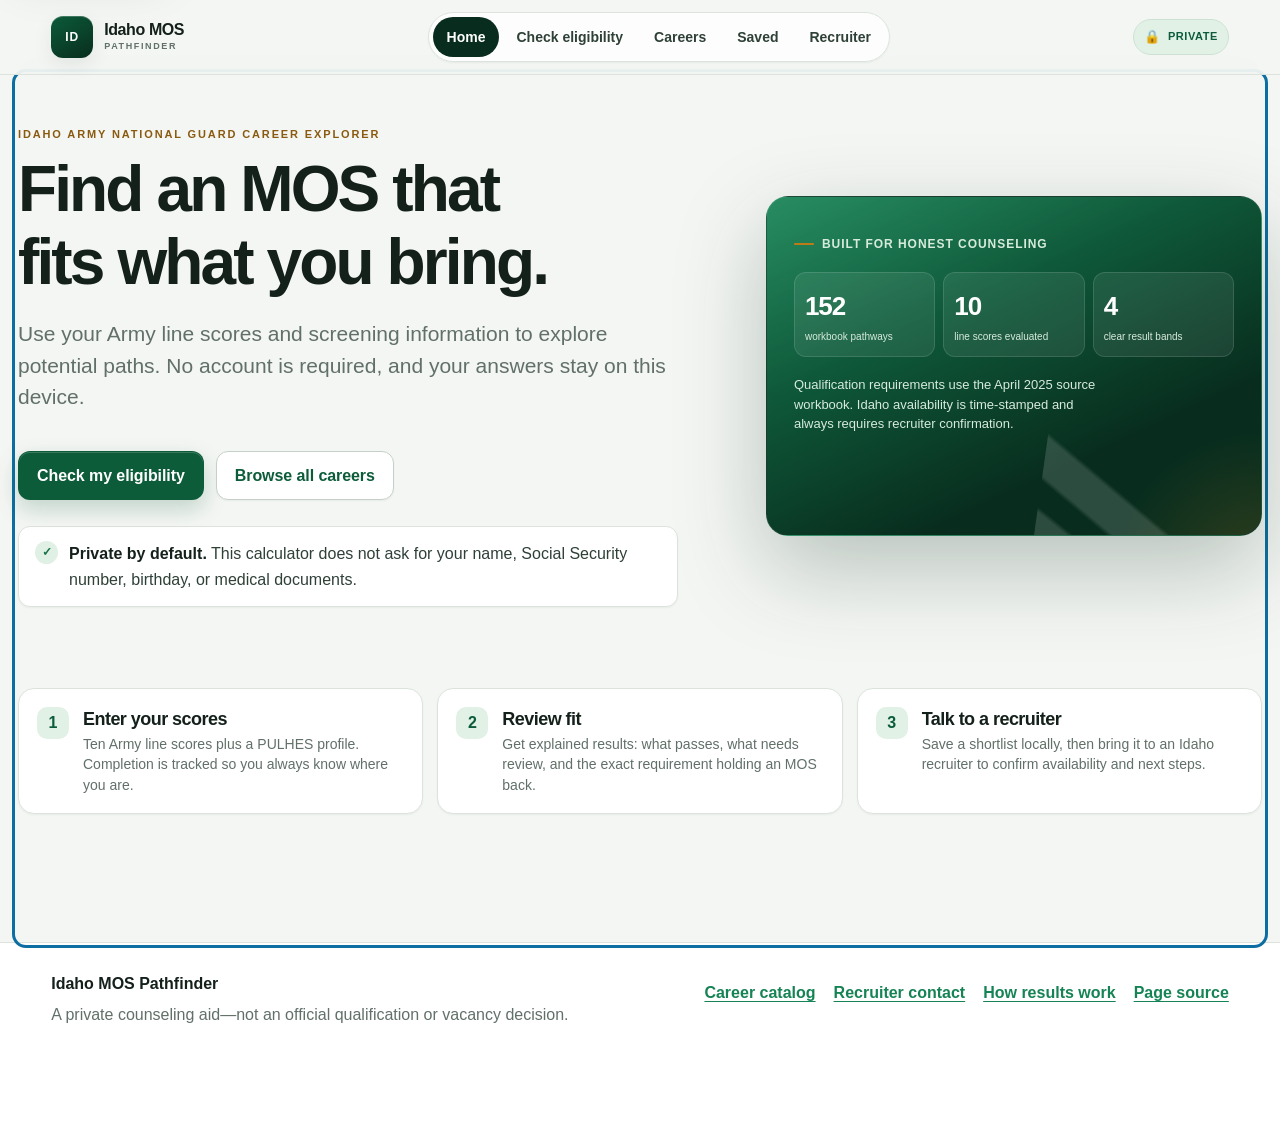
==== commit 8d6b576b: "Redesign GUI around decision-tool best practices Co-authored-by: arena-agent <297053741+arena-agent@" ====
--- a/index.html
+++ b/index.html
@@ -3,7 +3,7 @@
 <head>
   <meta charset="utf-8">
   <meta name="viewport" content="width=device-width, initial-scale=1">
-  <meta name="theme-color" content="#092c1f">
+  <meta name="theme-color" content="#0c2f23">
   <meta name="description" content="Explore Idaho Army National Guard MOS pathways and estimate eligibility from line scores and screening information.">
   <meta name="robots" content="index,follow">
   <link rel="canonical" href="https://beauxsoleil.github.io/mos/">
@@ -36,18 +36,24 @@
 </head>
 <body>
   <a class="skip-link" href="#main">Skip to content</a>
-  <header class="site-header">
-    <a class="brand" href="#home" data-route="home" aria-label="Idaho MOS Pathfinder home">
-      <span class="brand-mark" aria-hidden="true">ID</span>
-      <span><strong>Idaho MOS</strong><small>Pathfinder</small></span>
-    </a>
-    <nav class="desktop-nav" aria-label="Primary navigation">
-      <a href="#home" data-route="home">Home</a>
-      <a href="#eligibility" data-route="eligibility">Check eligibility</a>
-      <a href="#careers" data-route="careers">Careers</a>
-      <a href="#saved" data-route="saved">Saved</a>
-      <a href="#recruiter" data-route="recruiter">Recruiter</a>
-    </nav>
+
+  <header class="app-header">
+    <div class="header-inner">
+      <a class="brand" href="#home" data-route="home" aria-label="Idaho MOS Pathfinder home">
+        <span class="brand-mark" aria-hidden="true">ID</span>
+        <span class="brand-copy"><strong>Idaho MOS</strong><small>Pathfinder</small></span>
+      </a>
+      <nav class="desktop-nav" aria-label="Primary navigation">
+        <a href="#home" data-route="home">Home</a>
+        <a href="#eligibility" data-route="eligibility">Check eligibility</a>
+        <a href="#careers" data-route="careers">Careers</a>
+        <a href="#saved" data-route="saved">Saved</a>
+        <a href="#recruiter" data-route="recruiter">Recruiter</a>
+      </nav>
+      <span class="privacy-badge" title="This tool runs entirely in your browser.">
+        <span aria-hidden="true">🔒</span> Private
+      </span>
+    </div>
   </header>
 
   <main id="main" tabindex="-1">
@@ -65,6 +71,7 @@
           <p><strong>Private by default.</strong> This calculator does not ask for your name, Social Security number, birthday, or medical documents.</p>
         </div>
       </div>
+
       <aside class="hero-panel" aria-label="What the calculator provides">
         <div class="mountain" aria-hidden="true"></div>
         <p class="panel-kicker">Built for honest counseling</p>
@@ -75,6 +82,30 @@
         </ul>
         <p class="small">Qualification requirements use the April 2025 source workbook. Idaho availability is time-stamped and always requires recruiter confirmation.</p>
       </aside>
+
+      <div class="steps-grid" aria-label="How the explorer works">
+        <article class="step-card">
+          <span class="step-number" aria-hidden="true">1</span>
+          <div class="step-body">
+            <h2>Enter your scores</h2>
+            <p>Ten Army line scores plus a PULHES profile. Completion is tracked so you always know where you are.</p>
+          </div>
+        </article>
+        <article class="step-card">
+          <span class="step-number" aria-hidden="true">2</span>
+          <div class="step-body">
+            <h2>Review fit</h2>
+            <p>Get explained results: what passes, what needs review, and the exact requirement holding an MOS back.</p>
+          </div>
+        </article>
+        <article class="step-card">
+          <span class="step-number" aria-hidden="true">3</span>
+          <div class="step-body">
+            <h2>Talk to a recruiter</h2>
+            <p>Save a shortlist locally, then bring it to an Idaho recruiter to confirm availability and next steps.</p>
+          </div>
+        </article>
+      </div>
     </section>
 
     <section id="eligibility" class="view" data-view="eligibility" hidden>
@@ -83,100 +114,195 @@
         <h1>Enter your information</h1>
         <p>Use the line scores shown on your official score record. Fields marked required must be completed before evaluation.</p>
       </div>
-      <form id="eligibility-form" autocomplete="off" novalidate>
-        <ol class="form-steps" aria-label="Eligibility form progress">
-          <li data-index="1">Line scores</li>
-          <li data-index="2">PULHES</li>
-          <li data-index="3">Screening</li>
-          <li data-index="4">Results</li>
-        </ol>
-        <div id="error-summary" class="error-summary" role="alert" tabindex="-1" hidden></div>
-
-        <fieldset class="form-card">
-          <legend><span>1</span> Army line scores</legend>
-          <p class="field-help">These are composite line scores—not ASVAB percentile or raw subtest scores.</p>
-          <div id="line-score-grid" class="score-grid"></div>
-        </fieldset>
-
-        <fieldset class="form-card">
-          <legend><span>2</span> PULHES profile</legend>
-          <p class="field-help">Choose your official profile values. If you have not received a profile, select “Not yet rated.”</p>
-          <div id="pulhes-grid" class="pulhes-grid"></div>
-        </fieldset>
-
-        <fieldset class="form-card">
-          <legend><span>3</span> Screening information</legend>
-          <p class="field-help">These answers screen workbook requirements; they do not grant a medical qualification or security clearance.</p>
-          <div class="question-grid">
-            <label>Color vision<select name="colorVision" required aria-describedby="error-colorVision"><option value="">Select</option><option value="normal">Normal</option><option value="red_green">Red/green only</option><option value="no_color">No color vision</option><option value="unknown">Unknown</option></select><span class="field-error" id="error-colorVision"></span></label>
-            <label>U.S. citizenship<select name="citizenship" required aria-describedby="error-citizenship"><option value="">Select</option><option value="us_citizen">U.S. citizen</option><option value="non_citizen">Not a U.S. citizen</option><option value="unknown">Unknown</option></select><span class="field-error" id="error-citizenship"></span></label>
-            <label>Driver’s license<select name="driversLicense" required aria-describedby="error-driversLicense"><option value="">Select</option><option value="yes">Yes</option><option value="no">No</option><option value="unknown">Unknown</option></select><span class="field-error" id="error-driversLicense"></span></label>
-            <label>Potentially clearance eligible<select name="clearanceEligible" required aria-describedby="error-clearanceEligible"><option value="">Select</option><option value="yes">Yes / no known issue</option><option value="no">No / known issue</option><option value="unknown">Unknown</option></select><span class="field-error" id="error-clearanceEligible"></span></label>
-            <label>Split Training Option applicant<select name="splitTrainingOption" required aria-describedby="error-splitTrainingOption"><option value="">Select</option><option value="no">No</option><option value="yes">Yes</option><option value="unknown">Unknown</option></select><span class="field-error" id="error-splitTrainingOption"></span></label>
-            <label>Show line-score waiver scenarios<select name="lineScoreWaiverRequested" required aria-describedby="error-lineScoreWaiverRequested"><option value="">Select</option><option value="no">No</option><option value="yes">Yes</option></select><span class="field-error" id="error-lineScoreWaiverRequested"></span></label>
-          </div>
-        </fieldset>
-
-        <div class="form-actions">
-          <button class="button text-button" type="button" id="clear-form">Clear my data</button>
-          <button class="button primary" type="submit">Evaluate MOS options</button>
-        </div>
-      </form>
+
+      <div class="eligibility-workspace">
+        <div class="form-column">
+          <form id="eligibility-form" autocomplete="off" novalidate>
+            <div class="form-progress" aria-hidden="true">
+              <span class="form-progress-line"></span>
+            </div>
+            <ol class="form-steps" aria-label="Eligibility form progress">
+              <li data-index="1">Line scores</li>
+              <li data-index="2">PULHES</li>
+              <li data-index="3">Screening</li>
+              <li data-index="4">Results</li>
+            </ol>
+            <div id="error-summary" class="error-summary" role="alert" tabindex="-1" hidden></div>
+
+            <fieldset class="form-card">
+              <legend><span>1</span> Army line scores</legend>
+              <details class="help-details">
+                <summary>What am I entering?</summary>
+                <p>Composite line scores such as <strong>GT</strong>, <strong>GM</strong>, and <strong>EL</strong> are not the same as your ASVAB percentile or raw subtest scores. Use the two-letter score codes shown on your official score record.</p>
+              </details>
+              <div id="line-score-grid" class="score-grid"></div>
+            </fieldset>
+
+            <fieldset class="form-card">
+              <legend><span>2</span> PULHES profile</legend>
+              <details class="help-details">
+                <summary>What is a PULHES profile?</summary>
+                <p>PULHES records your physical capacity in six areas: Physical capacity (<strong>P</strong>), Upper extremities (<strong>U</strong>), Lower extremities (<strong>L</strong>), Hearing (<strong>H</strong>), Eyes (<strong>E</strong>), and Psychiatric (<strong>S</strong>). If you have not received a profile, choose “Not yet rated.”</p>
+              </details>
+              <div id="pulhes-grid" class="pulhes-grid"></div>
+            </fieldset>
+
+            <fieldset class="form-card">
+              <legend><span>3</span> Screening information</legend>
+              <details class="help-details">
+                <summary>Why are these questions asked?</summary>
+                <p>These answers screen workbook requirements. They do not grant a medical qualification or a security clearance; they only help the calculator avoid suggesting a path that is clearly unavailable to you right now.</p>
+              </details>
+              <div class="question-grid">
+                <label>Color vision<select name="colorVision" required aria-describedby="error-colorVision"><option value="">Select</option><option value="normal">Normal</option><option value="red_green">Red/green only</option><option value="no_color">No color vision</option><option value="unknown">Unknown</option></select><span class="field-error" id="error-colorVision"></span></label>
+                <label>U.S. citizenship<select name="citizenship" required aria-describedby="error-citizenship"><option value="">Select</option><option value="us_citizen">U.S. citizen</option><option value="non_citizen">Not a U.S. citizen</option><option value="unknown">Unknown</option></select><span class="field-error" id="error-citizenship"></span></label>
+                <label>Driver’s license<select name="driversLicense" required aria-describedby="error-driversLicense"><option value="">Select</option><option value="yes">Yes</option><option value="no">No</option><option value="unknown">Unknown</option></select><span class="field-error" id="error-driversLicense"></span></label>
+                <label>Potentially clearance eligible<select name="clearanceEligible" required aria-describedby="error-clearanceEligible"><option value="">Select</option><option value="yes">Yes / no known issue</option><option value="no">No / known issue</option><option value="unknown">Unknown</option></select><span class="field-error" id="error-clearanceEligible"></span></label>
+                <label>Split Training Option applicant<select name="splitTrainingOption" required aria-describedby="error-splitTrainingOption"><option value="">Select</option><option value="no">No</option><option value="yes">Yes</option><option value="unknown">Unknown</option></select><span class="field-error" id="error-splitTrainingOption"></span></label>
+                <label>Show line-score waiver scenarios<select name="lineScoreWaiverRequested" required aria-describedby="error-lineScoreWaiverRequested"><option value="">Select</option><option value="no">No</option><option value="yes">Yes</option></select><span class="field-error" id="error-lineScoreWaiverRequested"></span></label>
+              </div>
+            </fieldset>
+
+            <div class="form-actions">
+              <button class="button text-button" type="button" id="clear-form">Clear my data</button>
+              <button class="button primary" type="submit">Evaluate MOS options</button>
+            </div>
+          </form>
+        </div>
+
+        <aside class="form-side-panel" aria-label="Eligibility form help and completion">
+          <div class="side-panel-group">
+            <p class="side-panel-kicker">What you’ll enter</p>
+            <ul class="side-checklist">
+              <li>Official score record line scores</li>
+              <li>PULHES profile or “not yet rated”</li>
+              <li>Six quick screening answers</li>
+            </ul>
+          </div>
+          <div class="completion-panel">
+            <div class="completion-head">
+              <span id="completion-count" aria-live="polite">0 of 22 fields complete</span>
+              <span id="completion-percent">0%</span>
+            </div>
+            <progress id="completion-bar" max="22" value="0" aria-label="Eligibility form completion"></progress>
+            <p class="completion-hint">Your answers are stored only in this browser.</p>
+          </div>
+          <div class="side-action">
+            <button class="button primary full" type="button" id="side-evaluate">Evaluate MOS options</button>
+            <p class="small">You can adjust any value and recalculate as many times as you want.</p>
+          </div>
+        </aside>
+      </div>
     </section>
 
     <section id="results" class="view" data-view="results" hidden>
       <div class="section-heading results-heading">
-        <div><p class="eyebrow">Your estimate</p><h1>MOS results</h1><p id="result-summary">Complete the eligibility form to see results.</p></div>
+        <div>
+          <p class="eyebrow">Your estimate</p>
+          <h1>MOS results</h1>
+          <p id="result-summary">Complete the eligibility form to see results.</p>
+        </div>
         <button class="button secondary compact" type="button" data-route-button="eligibility">Edit inputs</button>
       </div>
       <div class="freshness-banner"><strong>Availability is not a reservation.</strong> “Posting seen” and “Idaho catalog-listed” are time-stamped public evidence. A recruiter must confirm a current, contractable vacancy.</div>
       <div class="results-guide"><strong>Not eligible yet?</strong> Each result names the requirement that is holding it back and gives a next step. Unknown information is never counted as a pass.</div>
-      <div class="legend" aria-label="Result color key">
-        <span class="legend-item"><span class="legend-dot eligible" aria-hidden="true"></span>Eligible</span>
-        <span class="legend-item"><span class="legend-dot waiver" aria-hidden="true"></span>Waiver scenario</span>
-        <span class="legend-item"><span class="legend-dot review" aria-hidden="true"></span>Needs review</span>
-        <span class="legend-item"><span class="legend-dot ineligible" aria-hidden="true"></span>Not eligible yet</span>
-      </div>
-      <div class="filters" aria-label="Result filters">
-        <label>Search<input id="result-search" type="search" placeholder="MOS or job title" autocomplete="off"></label>
-        <label>Category<select id="result-category"><option value="all">All categories</option></select></label>
-        <label>Result<select id="result-status"><option value="all">All results</option><option value="eligible">Eligible</option><option value="waiver">Waiver scenario</option><option value="review">Needs review</option><option value="ineligible">Not eligible yet</option></select></label>
-        <button class="filter-reset" type="button" id="clear-result-filters">Reset</button>
-      </div>
-      <p id="result-count" class="count-line" aria-live="polite"></p>
-      <div id="results-list" class="catalog-sections" aria-live="polite"></div>
+
+      <div class="workspace">
+        <aside class="filter-panel" aria-label="Result filters">
+          <div class="filter-panel-title">Refine results</div>
+          <label>Search<input id="result-search" type="search" placeholder="MOS or job title" autocomplete="off"></label>
+          <label>Category<select id="result-category"><option value="all">All categories</option></select></label>
+          <label>Result<select id="result-status"><option value="all">All results</option><option value="eligible">Eligible</option><option value="waiver">Waiver scenario</option><option value="review">Needs review</option><option value="ineligible">Not eligible yet</option></select></label>
+          <button class="filter-reset" type="button" id="clear-result-filters">Reset all</button>
+          <p class="filter-hint">Results update as you type. Nothing is sent anywhere.</p>
+          <div class="status-key" aria-label="Result color key">
+            <p class="status-key-title">Result key</p>
+            <span class="key-item"><span class="key-icon key-eligible" aria-hidden="true">✓</span>Eligible</span>
+            <span class="key-item"><span class="key-icon key-waiver" aria-hidden="true">!</span>Waiver</span>
+            <span class="key-item"><span class="key-icon key-review" aria-hidden="true">?</span>Review</span>
+            <span class="key-item"><span class="key-icon key-ineligible" aria-hidden="true">–</span>Not yet</span>
+          </div>
+        </aside>
+        <div class="workspace-main">
+          <div id="result-active-filters" class="active-filters" aria-live="polite"></div>
+          <p id="result-count" class="count-line" aria-live="polite"></p>
+          <div id="results-list" class="result-list" aria-live="polite"></div>
+        </div>
+      </div>
     </section>
 
     <section id="careers" class="view" data-view="careers" hidden>
-      <div class="section-heading"><p class="eyebrow">Explore before you test</p><h1>Career catalog</h1><p>Browse all workbook pathways. Idaho labels show public evidence—not guaranteed openings.</p></div>
-      <div class="filters">
-        <label>Search<input id="career-search" type="search" placeholder="Try medic, mechanic, 25B…" autocomplete="off"></label>
-        <label>Category<select id="career-category"><option value="all">All categories</option></select></label>
-        <label>Idaho evidence<select id="career-availability"><option value="all">All records</option><option value="current">Posting seen</option><option value="catalog">Idaho catalog-listed</option><option value="unverified">Availability unverified</option></select></label>
-        <button class="filter-reset" type="button" id="clear-career-filters">Reset</button>
-      </div>
-      <p id="career-count" class="count-line" aria-live="polite"></p>
-      <div id="career-list" class="card-grid"></div>
+      <div class="section-heading">
+        <p class="eyebrow">Explore before you test</p>
+        <h1>Career catalog</h1>
+        <p>Browse all workbook pathways. Idaho labels show public evidence—not guaranteed openings.</p>
+      </div>
+
+      <div class="workspace">
+        <aside class="filter-panel" aria-label="Career filters">
+          <div class="filter-panel-title">Filters</div>
+          <label>Search<input id="career-search" type="search" placeholder="Medic, mechanic, 25B…" autocomplete="off"></label>
+          <label>Category<select id="career-category"><option value="all">All categories</option></select></label>
+          <label>Idaho evidence<select id="career-availability"><option value="all">All records</option><option value="current">Posting seen</option><option value="catalog">Idaho catalog-listed</option><option value="unverified">Availability unverified</option></select></label>
+          <label>Sort<select id="career-sort"><option value="mos">MOS code</option><option value="title">Job title</option><option value="category">Category</option><option value="availability">Idaho evidence</option></select></label>
+          <button class="filter-reset" type="button" id="clear-career-filters">Reset all</button>
+          <p class="filter-hint">Live search and filters keep the catalog easy to scan.</p>
+        </aside>
+        <div class="workspace-main">
+          <div id="career-active-filters" class="active-filters" aria-live="polite"></div>
+          <p id="career-count" class="count-line" aria-live="polite"></p>
+          <div id="career-list" class="result-list"></div>
+        </div>
+      </div>
     </section>
 
     <section id="saved" class="view" data-view="saved" hidden>
-      <div class="section-heading"><p class="eyebrow">Stored on this device</p><h1>Saved MOSs</h1><p>Use this shortlist when you talk with your recruiter.</p></div>
+      <div class="section-heading">
+        <p class="eyebrow">Stored on this device</p>
+        <h1>Saved MOSs</h1>
+        <p>Use this shortlist when you talk with your recruiter.</p>
+      </div>
       <p id="saved-count" class="count-line" aria-live="polite"></p>
-      <div id="saved-list" class="card-grid"></div>
+      <div id="saved-list" class="result-list"></div>
     </section>
 
     <section id="recruiter" class="view" data-view="recruiter" hidden>
-      <div class="section-heading"><p class="eyebrow">Final confirmation</p><h1>Talk with an Idaho recruiter</h1><p>A recruiter can confirm vacancies, review exceptions, and explain the enlistment pathway.</p></div>
+      <div class="section-heading">
+        <p class="eyebrow">Final confirmation</p>
+        <h1>Talk with an Idaho recruiter</h1>
+        <p>A recruiter can confirm vacancies, review exceptions, and explain the enlistment pathway.</p>
+      </div>
       <div class="recruiter-layout">
-        <article class="form-card recruiter-card"><h2>What to bring</h2><ul class="checklist"><li>Your official score report</li><li>Any known PULHES information</li><li>Your top three saved MOSs</li><li>Questions about location, training, bonus, and availability</li></ul></article>
-        <article class="form-card recruiter-card"><h2>Idaho Army National Guard</h2><p>Call <a href="tel:+12085146197">208-514-6197</a> or use the official recruiting contact page.</p><a class="button primary" href="https://www.serveinidaho.com/contact" target="_blank" rel="noopener">Open official contact page</a><p class="small">This site does not transmit your calculator answers.</p></article>
+        <article class="form-card recruiter-card">
+          <h2>What to bring</h2>
+          <ul class="checklist">
+            <li>Your official score report</li>
+            <li>Any known PULHES information</li>
+            <li>Your top three saved MOSs</li>
+            <li>Questions about location, training, bonus, and availability</li>
+          </ul>
+        </article>
+        <article class="form-card recruiter-card">
+          <h2>Idaho Army National Guard</h2>
+          <p>Call <a href="tel:+12085146197">208-514-6197</a> or use the official recruiting contact page.</p>
+          <a class="button primary" href="https://www.serveinidaho.com/contact" target="_blank" rel="noopener">Open official contact page</a>
+          <p class="small">This site does not transmit your calculator answers.</p>
+        </article>
       </div>
     </section>
   </main>
 
   <footer class="site-footer">
-    <div><strong>Idaho MOS Pathfinder</strong><p>A private counseling aid—not an official qualification or vacancy decision.</p></div>
-    <nav aria-label="Supporting information"><a href="#careers" data-route="careers">Career catalog</a><a href="#recruiter" data-route="recruiter">Recruiter contact</a><a href="./methodology.html">How results work</a><a href="https://github.com/Beauxsoleil/mos">Page source</a></nav>
+    <div>
+      <strong>Idaho MOS Pathfinder</strong>
+      <p>A private counseling aid—not an official qualification or vacancy decision.</p>
+    </div>
+    <nav aria-label="Supporting information">
+      <a href="#careers" data-route="careers">Career catalog</a>
+      <a href="#recruiter" data-route="recruiter">Recruiter contact</a>
+      <a href="./methodology.html">How results work</a>
+      <a href="https://github.com/Beauxsoleil/mos">Page source</a>
+    </nav>
   </footer>
 
   <nav class="mobile-nav" aria-label="Mobile navigation">
--- a/styles.css
+++ b/styles.css
@@ -1,57 +1,60 @@
 /* ==========================================================================
-   Idaho MOS Pathfinder — Fable Five design refresh
+   Idaho MOS Pathfinder — decision-tool interface
+   Research-informed GUI: app-as-workbench, persistent filters, scannable
+   list results, explained form inputs, live completion, and accessible,
+   non-color-only states.
    ========================================================================== */
 
 :root {
   color-scheme: light;
 
-  --bg: #f3f6f2;
-  --bg-soft: #edf2ec;
+  --bg: #f4f6f3;
+  --bg-soft: #edf2ed;
   --surface: #ffffff;
-  --surface-2: #f8faf7;
-  --surface-3: #eef3ee;
-  --ink: #17211b;
-  --ink-soft: #35443c;
-  --muted: #65736a;
-  --subtle: #8b978f;
-
-  --brand: #12442f;
-  --brand-2: #1b6044;
-  --brand-ink: #092c1f;
-  --brand-soft: #e3f0e7;
-  --accent: #d2882a;
-  --accent-soft: #fff3dd;
-  --accent-ink: #8b5b12;
-
-  --line: #dce4dc;
-  --line-strong: #c7d3ca;
-
-  --danger: #a63d35;
-  --danger-soft: #faedeb;
-  --warning: #996116;
-  --warning-soft: #fff2d7;
-  --success: #1c6c46;
-  --success-soft: #e1f1e6;
-  --info: #3f698a;
-  --info-soft: #e8f1f7;
-  --violet: #5d4a8a;
-  --violet-soft: #f0ebf9;
-
-  --focus: #0f6fa8;
-  --focus-ring: rgba(15, 111, 168, .24);
-
-  --header-h: 76px;
-  --shadow-xs: 0 1px 2px rgba(20, 32, 26, .05);
-  --shadow-sm: 0 6px 18px rgba(20, 32, 26, .06);
-  --shadow-md: 0 18px 46px rgba(20, 32, 26, .10);
-  --shadow-lg: 0 30px 80px rgba(9, 44, 31, .22);
+  --surface-2: #f7f9f6;
+  --surface-3: #e9efea;
+  --ink: #14201a;
+  --ink-soft: #2f4037;
+  --muted: #617068;
+  --subtle: #8c9b91;
+
+  --brand: #0c5c3a;
+  --brand-2: #158354;
+  --brand-ink: #082d1e;
+  --brand-soft: #e1f1e6;
+  --accent: #bd7b17;
+  --accent-soft: #fff2d8;
+  --accent-ink: #8a5a10;
+
+  --line: #dbe3dc;
+  --line-strong: #c5d1c8;
+
+  --danger: #a13d35;
+  --danger-soft: #faeceb;
+  --warning: #95601b;
+  --warning-soft: #fff1d2;
+  --success: #177046;
+  --success-soft: #e0f0e5;
+  --info: #376781;
+  --info-soft: #e5f0f6;
+  --violet: #604a8b;
+  --violet-soft: #efeaf8;
+
+  --focus: #0d6fa1;
+  --focus-ring: rgba(13, 111, 161, .22);
+
+  --header-h: 74px;
+  --shadow-xs: 0 1px 2px rgba(16, 31, 24, .05);
+  --shadow-sm: 0 7px 20px rgba(16, 31, 24, .07);
+  --shadow-md: 0 20px 50px rgba(16, 31, 24, .13);
+  --shadow-lg: 0 32px 90px rgba(8, 45, 30, .26);
 
   --radius-xs: 8px;
   --radius-sm: 12px;
-  --radius: 18px;
-  --radius-lg: 26px;
-
-  --font-sans: ui-sans-serif, -apple-system, BlinkMacSystemFont, "Segoe UI", Roboto,
+  --radius: 16px;
+  --radius-lg: 22px;
+
+  --font: ui-sans-serif, -apple-system, BlinkMacSystemFont, "Segoe UI", Roboto,
     "Helvetica Neue", Arial, "Noto Sans", sans-serif;
 }
 
@@ -59,19 +62,17 @@
 
 html {
   scroll-behavior: smooth;
-  scroll-padding-top: calc(var(--header-h) + 20px);
+  scroll-padding-top: calc(var(--header-h) + 16px);
 }
 
 body {
   margin: 0;
   min-width: 320px;
-  background:
-    radial-gradient(1100px 500px at 82% -100px, rgba(27, 96, 68, .10), transparent 65%),
-    var(--bg);
+  background: var(--bg);
   color: var(--ink);
-  font-family: var(--font-sans);
+  font-family: var(--font);
   font-size: 16px;
-  line-height: 1.6;
+  line-height: 1.58;
   -webkit-font-smoothing: antialiased;
   text-rendering: optimizeLegibility;
 }
@@ -82,16 +83,11 @@
   text-underline-offset: 3px;
 }
 
-button, input, select, textarea {
-  font: inherit;
-}
-button, select, input {
-  min-height: 44px;
-}
-
-::selection {
-  background: rgba(18, 68, 47, .18);
-}
+button, input, select, textarea { font: inherit; }
+button, select, input { min-height: 44px; }
+fieldset { border: 0; margin: 0; padding: 0; min-width: 0; }
+
+::selection { background: rgba(12, 92, 58, .16); }
 
 :focus-visible {
   outline: 3px solid var(--focus);
@@ -99,9 +95,7 @@
   border-radius: var(--radius-xs);
 }
 
-[hidden] {
-  display: none !important;
-}
+[hidden] { display: none !important; }
 
 .sr-only {
   position: absolute !important;
@@ -116,44 +110,45 @@
 }
 
 /* ---------------------------------------------------------------------------
-   Header
+   Header / app bar
    --------------------------------------------------------------------------- */
 .skip-link {
   position: fixed;
   left: 16px;
   top: -90px;
   z-index: 100;
-  padding: 11px 16px;
+  padding: 12px 17px;
   border-radius: 10px;
-  background: var(--ink);
+  background: var(--brand-ink);
   color: #fff;
   text-decoration: none;
-  font-weight: 700;
+  font-weight: 750;
   box-shadow: var(--shadow-md);
 }
-.skip-link:focus {
-  top: 16px;
-}
-
-.site-header {
+.skip-link:focus { top: 16px; }
+
+.app-header {
   position: sticky;
   top: 0;
-  z-index: 30;
+  z-index: 40;
+  padding: 0 clamp(16px, 4vw, 54px);
+  border-bottom: 1px solid var(--line);
+  background: rgba(244, 246, 243, .88);
+  backdrop-filter: blur(16px) saturate(1.2);
+}
+.header-inner {
   display: flex;
   align-items: center;
   justify-content: space-between;
-  gap: 24px;
+  gap: 22px;
   min-height: var(--header-h);
-  padding: 0 clamp(18px, 5vw, 72px);
-  border-bottom: 1px solid rgba(18, 68, 47, .11);
-  background: rgba(243, 246, 242, .88);
-  backdrop-filter: blur(16px) saturate(1.2);
-}
-
+  width: min(1320px, 100%);
+  margin: 0 auto;
+}
 .brand {
   display: inline-flex;
   align-items: center;
-  gap: 12px;
+  gap: 11px;
   color: var(--ink);
   text-decoration: none;
   line-height: 1.05;
@@ -161,41 +156,38 @@
 .brand-mark {
   display: grid;
   place-items: center;
-  width: 44px;
-  height: 44px;
-  border-radius: 13px;
-  background: linear-gradient(150deg, var(--brand-2), var(--brand-ink));
+  width: 42px;
+  height: 42px;
+  border-radius: 12px;
+  background: linear-gradient(150deg, var(--brand), var(--brand-ink));
   color: #fff;
-  font-size: 13px;
-  font-weight: 850;
-  letter-spacing: .06em;
+  font-size: 12px;
+  font-weight: 900;
+  letter-spacing: .08em;
   box-shadow: inset 0 1px 0 rgba(255, 255, 255, .22), var(--shadow-sm);
 }
-.brand strong,
-.brand small {
-  display: block;
-}
-.brand strong {
-  font-size: 17px;
-  letter-spacing: -.02em;
-}
-.brand small {
+.brand-copy strong,
+.brand-copy small { display: block; }
+.brand-copy strong {
+  font-size: 16px;
+  letter-spacing: -.025em;
+}
+.brand-copy small {
   margin-top: 3px;
   color: var(--muted);
-  font-size: 10px;
-  font-weight: 750;
-  letter-spacing: .17em;
+  font-size: 9px;
+  font-weight: 800;
+  letter-spacing: .18em;
   text-transform: uppercase;
 }
-
 .desktop-nav {
   display: flex;
   align-items: center;
-  gap: 4px;
-  padding: 5px;
+  gap: 3px;
+  padding: 4px;
   border: 1px solid var(--line);
   border-radius: 999px;
-  background: rgba(255, 255, 255, .72);
+  background: rgba(255, 255, 255, .76);
   box-shadow: var(--shadow-xs);
 }
 .desktop-nav a {
@@ -204,89 +196,84 @@
   color: var(--ink-soft);
   text-decoration: none;
   font-size: 14px;
-  font-weight: 700;
-  transition: background .16s ease, color .16s ease;
-}
-.desktop-nav a:hover {
-  background: var(--surface-3);
-  color: var(--ink);
-}
+  font-weight: 750;
+  transition: background .15s ease, color .15s ease;
+}
+.desktop-nav a:hover { background: var(--surface-3); color: var(--ink); }
 .desktop-nav a[aria-current="page"] {
-  background: var(--brand);
+  background: var(--brand-ink);
   color: #fff;
-  box-shadow: inset 0 1px 0 rgba(255, 255, 255, .18);
-}
+}
+.privacy-badge {
+  display: inline-flex;
+  align-items: center;
+  gap: 7px;
+  padding: 7px 10px;
+  border: 1px solid #cde1d3;
+  border-radius: 999px;
+  background: var(--brand-soft);
+  color: var(--brand);
+  font-size: 11px;
+  font-weight: 850;
+  letter-spacing: .05em;
+  text-transform: uppercase;
+  white-space: nowrap;
+}
+.privacy-badge span { font-size: 13px; }
 
 /* ---------------------------------------------------------------------------
-   Layout
+   Layout / typography
    --------------------------------------------------------------------------- */
 main {
-  width: min(1180px, calc(100% - 36px));
+  width: min(1320px, calc(100% - 36px));
   margin: 0 auto;
-  padding: clamp(36px, 5vw, 72px) 0 128px;
-}
-
+  padding: clamp(32px, 4vw, 58px) 0 128px;
+}
 .view {
-  animation: appear .26s ease-out both;
+  animation: appear .24s ease-out both;
 }
 @keyframes appear {
-  from {
-    opacity: 0;
-    transform: translateY(7px);
-  }
-}
-
-/* ---------------------------------------------------------------------------
-   Typography
-   --------------------------------------------------------------------------- */
+  from { opacity: 0; transform: translateY(6px); }
+}
+
 .eyebrow {
-  margin: 0 0 10px;
+  margin: 0 0 9px;
   color: var(--accent-ink);
-  font-size: 12px;
-  font-weight: 850;
+  font-size: 11px;
+  font-weight: 900;
   letter-spacing: .17em;
   text-transform: uppercase;
 }
-
-h1, h2, h3, h4 {
-  color: var(--ink);
-  line-height: 1.12;
-}
-
+h1, h2, h3, h4 { color: var(--ink); line-height: 1.14; }
 h1 {
   margin: 0;
-  max-width: 840px;
-  font-size: clamp(40px, 6vw, 72px);
+  max-width: 860px;
+  font-size: clamp(38px, 5vw, 66px);
   font-weight: 850;
   letter-spacing: -.045em;
   text-wrap: balance;
 }
 h2 {
-  margin: 0 0 12px;
-  font-size: clamp(24px, 3vw, 34px);
+  margin: 0 0 10px;
+  font-size: clamp(22px, 2.7vw, 30px);
   font-weight: 800;
-  letter-spacing: -.025em;
+  letter-spacing: -.03em;
 }
 h3 {
   margin: 0;
-  font-size: 20px;
+  font-size: 18px;
   font-weight: 800;
-  letter-spacing: -.014em;
+  letter-spacing: -.015em;
 }
 .lede {
   max-width: 660px;
-  margin: 22px 0 0;
-  color: var(--muted);
-  font-size: clamp(18px, 2vw, 22px);
+  margin: 20px 0 0;
+  color: var(--muted);
+  font-size: clamp(17px, 1.9vw, 21px);
   line-height: 1.5;
 }
-
-.actions,
-.form-actions {
-  display: flex;
-  flex-wrap: wrap;
-  gap: 12px;
-}
+.actions, .form-actions { display: flex; flex-wrap: wrap; gap: 12px; }
+.small { font-size: 13px; color: var(--muted); }
 
 /* ---------------------------------------------------------------------------
    Buttons
@@ -295,29 +282,26 @@
   display: inline-flex;
   align-items: center;
   justify-content: center;
-  min-height: 50px;
-  padding: 12px 20px;
+  min-height: 48px;
+  padding: 11px 18px;
   border: 1px solid transparent;
-  border-radius: 14px;
+  border-radius: var(--radius-sm);
   text-decoration: none;
+  cursor: pointer;
   font-weight: 800;
   letter-spacing: -.005em;
-  cursor: pointer;
-  transition: transform .16s ease, box-shadow .16s ease, background .16s ease, border-color .16s ease;
-}
-.button:hover {
-  transform: translateY(-1px);
-}
-.button:active {
-  transform: translateY(0);
-}
+  transition: transform .15s ease, box-shadow .15s ease, background .15s ease, border-color .15s ease;
+}
+.button:hover { transform: translateY(-1px); }
+.button:active { transform: translateY(0); }
 .button.primary {
-  background: linear-gradient(150deg, var(--brand-2), var(--brand));
+  background: var(--brand);
   color: #fff;
-  box-shadow: inset 0 1px 0 rgba(255, 255, 255, .18), 0 10px 24px rgba(18, 68, 47, .18);
+  box-shadow: inset 0 1px 0 rgba(255, 255, 255, .18), 0 9px 22px rgba(12, 92, 58, .22);
 }
 .button.primary:hover {
-  box-shadow: inset 0 1px 0 rgba(255, 255, 255, .2), 0 14px 30px rgba(18, 68, 47, .25);
+  background: var(--brand-2);
+  box-shadow: inset 0 1px 0 rgba(255, 255, 255, .18), 0 13px 28px rgba(12, 92, 58, .28);
 }
 .button.secondary {
   border-color: var(--line-strong);
@@ -326,11 +310,10 @@
   box-shadow: var(--shadow-xs);
 }
 .button.secondary:hover {
-  border-color: var(--brand-2);
+  border-color: var(--brand);
   background: var(--brand-soft);
 }
 .button.ghost {
-  border-color: transparent;
   background: transparent;
   color: var(--muted);
 }
@@ -339,134 +322,90 @@
   color: var(--ink);
 }
 .button.text-button {
-  border-color: transparent;
   background: transparent;
   color: var(--danger);
 }
-.button.text-button:hover {
-  background: var(--danger-soft);
-}
+.button.text-button:hover { background: var(--danger-soft); }
 .button.compact {
   min-height: 44px;
   padding: 8px 14px;
-  border-radius: 12px;
+  border-radius: var(--radius-xs);
   font-size: 14px;
 }
-.button:disabled {
-  cursor: not-allowed;
-  opacity: .6;
-}
+.button.full { width: 100%; }
 
 /* ---------------------------------------------------------------------------
    Home / hero
    --------------------------------------------------------------------------- */
 .hero-view {
-  position: relative;
-  display: grid;
-  grid-template-columns: minmax(0, 1.12fr) minmax(330px, .88fr);
-  gap: clamp(36px, 7vw, 92px);
-  align-items: center;
-  min-height: 68vh;
-}
-.hero-view::before {
-  content: "";
-  position: absolute;
-  inset: -20% -10% auto auto;
-  width: 46vw;
-  height: 46vw;
-  background:
-    radial-gradient(ellipse at center, rgba(18, 68, 47, .13), transparent 62%),
-    repeating-radial-gradient(ellipse at center, rgba(18, 68, 47, .05) 0 1px, transparent 1px 44px);
-  border-radius: 50%;
-  pointer-events: none;
-}
-.hero-copy {
-  position: relative;
-  z-index: 1;
-}
-.hero-copy h1 {
-  position: relative;
-}
-.hero-copy h1::after {
-  content: "";
-  position: absolute;
-  left: 0;
-  bottom: -18px;
-  width: 86px;
-  height: 5px;
-  border-radius: 999px;
-  background: linear-gradient(90deg, var(--accent), var(--brand-2));
-}
-.hero-copy .actions {
-  margin-top: 42px;
-}
+  display: grid;
+  grid-template-columns: minmax(0, 1.15fr) minmax(320px, .85fr);
+  gap: clamp(34px, 6vw, 84px);
+  align-items: center;
+  min-height: 66vh;
+}
+.hero-copy h1 { position: relative; }
+.hero-copy .actions { margin-top: 38px; }
 .privacy-callout {
   display: flex;
   align-items: flex-start;
-  gap: 12px;
+  gap: 11px;
   max-width: 660px;
-  margin-top: 28px;
-  padding: 15px 18px;
+  margin-top: 26px;
+  padding: 14px 16px;
   border: 1px solid var(--line);
   border-radius: var(--radius-sm);
   background: var(--surface);
   box-shadow: var(--shadow-xs);
 }
-.privacy-callout span {
-  display: inline-grid;
+.privacy-callout > span {
+  display: grid;
   place-items: center;
   flex: 0 0 auto;
-  width: 24px;
-  height: 24px;
-  margin-top: 1px;
+  width: 23px;
+  height: 23px;
   border-radius: 50%;
   background: var(--success-soft);
   color: var(--success);
-  font-size: 13px;
+  font-size: 12px;
   font-weight: 900;
 }
-.privacy-callout p {
-  margin: 0;
-  color: var(--ink-soft);
-}
-.privacy-callout strong {
-  color: var(--ink);
-}
+.privacy-callout p { margin: 0; color: var(--ink-soft); }
+.privacy-callout strong { color: var(--ink); }
 
 .hero-panel {
   position: relative;
-  z-index: 1;
   overflow: hidden;
-  padding: 34px 30px 30px;
+  min-height: 340px;
+  padding: 30px 27px 27px;
   border: 1px solid rgba(255, 255, 255, .08);
   border-radius: var(--radius-lg);
   background:
-    linear-gradient(155deg, rgba(255, 255, 255, .06), transparent 38%),
-    linear-gradient(160deg, #1b6044, #092c1f 72%);
+    linear-gradient(155deg, rgba(255, 255, 255, .08), transparent 35%),
+    linear-gradient(155deg, var(--brand-2), var(--brand-ink) 72%);
   color: #fff;
   box-shadow: var(--shadow-lg);
 }
 .hero-panel::after {
   content: "";
   position: absolute;
-  inset: auto -30% -55% auto;
+  inset: auto -35% -65% auto;
   width: 340px;
   height: 340px;
-  background: radial-gradient(circle at center, rgba(210, 136, 42, .22), transparent 62%);
-  pointer-events: none;
+  border-radius: 50%;
+  background: radial-gradient(circle, rgba(189, 123, 23, .24), transparent 64%);
 }
 .hero-panel .mountain {
   position: absolute;
   inset: auto -25% -70% auto;
   width: 360px;
   height: 320px;
-  opacity: .18;
+  opacity: .15;
+  transform: rotate(8deg);
   background:
-    linear-gradient(147deg, transparent 45%, #ffffff 46% 52%, transparent 53%),
-    linear-gradient(212deg, transparent 42%, #ffffff 43% 50%, transparent 51%),
-    linear-gradient(31deg, transparent 36%, #ffffff 37% 44%, transparent 45%);
-  transform: rotate(8deg);
-  pointer-events: none;
+    linear-gradient(147deg, transparent 45%, #fff 46% 52%, transparent 53%),
+    linear-gradient(212deg, transparent 42%, #fff 43% 50%, transparent 51%),
+    linear-gradient(31deg, transparent 36%, #fff 37% 44%, transparent 45%);
 }
 .panel-kicker {
   position: relative;
@@ -475,15 +414,15 @@
   align-items: center;
   gap: 8px;
   margin: 0 0 18px;
-  color: #d6e9dc;
-  font-size: 13px;
-  font-weight: 800;
-  letter-spacing: .07em;
+  color: #d7ebdc;
+  font-size: 12px;
+  font-weight: 850;
+  letter-spacing: .08em;
   text-transform: uppercase;
 }
 .panel-kicker::before {
   content: "";
-  width: 22px;
+  width: 20px;
   height: 2px;
   border-radius: 999px;
   background: var(--accent);
@@ -493,64 +432,79 @@
   z-index: 2;
   display: grid;
   grid-template-columns: repeat(3, 1fr);
-  gap: 9px;
-  margin: 0 0 20px;
+  gap: 8px;
+  margin: 0 0 18px;
   padding: 0;
   list-style: none;
 }
 .hero-panel li {
-  padding: 14px 12px;
+  padding: 13px 10px;
   border: 1px solid rgba(255, 255, 255, .12);
   border-radius: var(--radius-sm);
-  background: rgba(255, 255, 255, .07);
-  backdrop-filter: blur(4px);
+  background: rgba(255, 255, 255, .08);
 }
 .hero-panel li strong,
-.hero-panel li span {
-  display: block;
-}
+.hero-panel li span { display: block; }
 .hero-panel li strong {
-  font-size: 28px;
+  font-size: 26px;
   font-weight: 850;
   letter-spacing: -.04em;
 }
 .hero-panel li span {
   margin-top: 3px;
-  color: #cfe4d7;
-  font-size: 11px;
+  color: #d7ebdc;
+  font-size: 10px;
   line-height: 1.3;
 }
 .hero-panel .small {
   position: relative;
   z-index: 2;
-  max-width: 330px;
-  margin-bottom: 0;
-  font-size: 12px;
+  max-width: 320px;
+  margin: 0;
   line-height: 1.5;
-  color: #cfe4d7;
-}
-
-.small {
-  font-size: 13px;
-  color: inherit;
-  opacity: .82;
-}
+  color: #d7ebdc;
+}
+
+.steps-grid {
+  grid-column: 1 / -1;
+  display: grid;
+  grid-template-columns: repeat(3, 1fr);
+  gap: 14px;
+  margin-top: 4px;
+}
+.step-card {
+  display: flex;
+  gap: 14px;
+  padding: 18px;
+  border: 1px solid var(--line);
+  border-radius: var(--radius);
+  background: var(--surface);
+  box-shadow: var(--shadow-xs);
+}
+.step-number {
+  display: grid;
+  place-items: center;
+  flex: 0 0 auto;
+  width: 32px;
+  height: 32px;
+  border-radius: 10px;
+  background: var(--brand-soft);
+  color: var(--brand);
+  font-weight: 900;
+}
+.step-body h2 { margin: 2px 0 5px; font-size: 18px; }
+.step-body p { margin: 0; color: var(--muted); font-size: 14px; line-height: 1.45; }
 
 /* ---------------------------------------------------------------------------
    Section headings / banners
    --------------------------------------------------------------------------- */
-.section-heading {
-  margin-bottom: 30px;
-}
-.section-heading h1 {
-  font-size: clamp(34px, 5vw, 56px);
-  margin-top: 6px;
-}
+.section-heading { margin-bottom: 28px; }
+.section-heading h1 { font-size: clamp(32px, 4.6vw, 50px); margin-top: 4px; }
 .section-heading > p:last-child {
   max-width: 760px;
-  margin: 14px 0 0;
-  color: var(--muted);
-  font-size: 18px;
+  margin: 13px 0 0;
+  color: var(--muted);
+  font-size: 17px;
 }
 .results-heading {
   display: flex;
@@ -562,19 +516,19 @@
   display: flex;
   flex-wrap: wrap;
   gap: 8px;
+  margin: 13px 0 0;
   max-width: 100%;
 }
 .tally {
   display: inline-flex;
   align-items: center;
   gap: 6px;
-  padding: 6px 10px;
+  padding: 5px 9px;
   border-radius: 999px;
   background: var(--surface-3);
   color: var(--muted);
   font-size: 12px;
   font-weight: 850;
-  white-space: nowrap;
 }
 .tally::before {
   content: "";
@@ -592,62 +546,494 @@
   display: flex;
   flex-wrap: wrap;
   gap: 6px 10px;
-  margin: 0 0 18px;
-  padding: 15px 18px;
-  border: 1px solid #f0d49f;
+  margin: 0 0 16px;
+  padding: 14px 16px;
+  border: 1px solid #efd7a7;
   border-radius: var(--radius-sm);
   background: var(--warning-soft);
   color: var(--warning);
   box-shadow: var(--shadow-xs);
 }
-.freshness-banner strong {
-  color: var(--accent-ink);
-}
+.freshness-banner strong { color: var(--accent-ink); }
 .results-guide {
   margin: 0 0 22px;
-  padding: 15px 18px;
+  padding: 14px 16px;
   border: 1px solid var(--line);
   border-radius: var(--radius-sm);
   background: var(--surface-2);
   color: var(--ink-soft);
   box-shadow: var(--shadow-xs);
 }
-.results-guide strong {
+.results-guide strong { color: var(--ink); }
+
+/* ---------------------------------------------------------------------------
+   Workspace + filter panel
+   --------------------------------------------------------------------------- */
+.workspace {
+  display: grid;
+  grid-template-columns: 280px minmax(0, 1fr);
+  gap: 20px;
+  align-items: start;
+}
+.filter-panel {
+  position: sticky;
+  top: calc(var(--header-h) + 16px);
+  display: grid;
+  gap: 15px;
+  padding: 18px 17px 16px;
+  border: 1px solid var(--line);
+  border-radius: var(--radius);
+  background: var(--surface);
+  box-shadow: var(--shadow-sm);
+}
+.filter-panel-title {
+  margin: -2px 0 1px;
   color: var(--ink);
-}
-
-.legend {
+  font-size: 16px;
+  font-weight: 850;
+  letter-spacing: -.015em;
+}
+.filter-panel label {
+  display: grid;
+  gap: 6px;
+  color: var(--ink);
+  font-size: 13px;
+  font-weight: 800;
+}
+.filter-reset {
+  min-height: 44px;
+  padding: 0 14px;
+  border: 1px solid var(--line-strong);
+  border-radius: var(--radius-xs);
+  background: var(--surface-2);
+  color: var(--muted);
+  cursor: pointer;
+  font-size: 13px;
+  font-weight: 850;
+}
+.filter-reset:hover {
+  border-color: var(--brand);
+  background: var(--brand-soft);
+  color: var(--brand);
+}
+.filter-hint {
+  margin: -3px 0 0;
+  color: var(--muted);
+  font-size: 12px;
+  line-height: 1.4;
+}
+
+.workspace-main { min-width: 0; }
+
+.active-filters {
   display: flex;
   flex-wrap: wrap;
-  gap: 8px 14px;
+  gap: 8px;
+  min-height: 30px;
+  margin-bottom: 12px;
+}
+.filter-chip {
+  display: inline-flex;
+  align-items: center;
+  gap: 7px;
+  padding: 6px 10px;
+  border: 1px solid #cde1d3;
+  border-radius: 999px;
+  background: var(--brand-soft);
+  color: var(--brand);
+  cursor: pointer;
+  font-size: 12px;
+  font-weight: 800;
+}
+.filter-chip:hover {
+  border-color: var(--brand);
+}
+.filter-chip em {
+  display: grid;
+  place-items: center;
+  width: 17px;
+  height: 17px;
+  border-radius: 50%;
+  background: rgba(12, 92, 58, .12);
+  font-style: normal;
+  font-weight: 900;
+}
+.active-filters .muted-note {
+  align-self: center;
+  color: var(--muted);
+  font-size: 12px;
+}
+
+.count-line {
+  margin: 0 0 12px;
+  color: var(--muted);
+  font-size: 13px;
+  font-weight: 750;
+}
+
+.status-key {
+  display: grid;
+  gap: 7px;
+  margin-top: 4px;
+  padding-top: 13px;
+  border-top: 1px solid var(--line);
+}
+.status-key-title {
+  margin: 0 0 2px;
+  color: var(--muted);
+  font-size: 11px;
+  font-weight: 850;
+  letter-spacing: .08em;
+  text-transform: uppercase;
+}
+.key-item {
+  display: inline-flex;
+  align-items: center;
+  gap: 8px;
+  color: var(--ink-soft);
+  font-size: 12px;
+  font-weight: 750;
+}
+.key-icon {
+  display: grid;
+  place-items: center;
+  width: 20px;
+  height: 20px;
+  border-radius: 50%;
+  background: var(--surface-3);
+  font-size: 11px;
+  font-weight: 900;
+}
+.key-eligible { background: var(--success-soft); color: var(--success); }
+.key-waiver { background: var(--violet-soft); color: var(--violet); }
+.key-review { background: var(--warning-soft); color: var(--warning); }
+.key-ineligible { background: var(--surface-3); color: var(--muted); }
+
+/* ---------------------------------------------------------------------------
+   Result list rows
+   --------------------------------------------------------------------------- */
+.result-list {
+  display: grid;
+  gap: 12px;
+}
+.category-section {
+  padding: 18px;
+  border: 1px solid var(--line);
+  border-radius: var(--radius);
+  background: var(--surface-2);
+}
+.category-section h2 {
+  display: flex;
+  justify-content: space-between;
+  align-items: baseline;
+  gap: 12px;
+  margin: 0 0 12px;
+  padding-bottom: 10px;
+  border-bottom: 2px solid var(--brand);
+  font-size: 21px;
+}
+.category-section h2 small { color: var(--muted); font-weight: 750; }
+.category-section .result-list { gap: 10px; }
+
+.mos-row {
+  display: grid;
+  grid-template-columns: minmax(0, 1fr) auto;
+  gap: 14px 18px;
+  padding: 16px 17px;
+  border: 1px solid var(--line);
+  border-radius: var(--radius);
+  background: var(--surface);
+  box-shadow: var(--shadow-xs);
+  transition: border-color .15s ease, box-shadow .15s ease, transform .15s ease;
+}
+.mos-row:hover {
+  border-color: var(--line-strong);
+  box-shadow: var(--shadow-sm);
+  transform: translateY(-1px);
+}
+.mos-row-main { min-width: 0; }
+.mos-row-head {
+  display: flex;
+  flex-wrap: wrap;
+  align-items: center;
+  gap: 9px;
+}
+.mos-code {
+  display: inline-flex;
+  align-items: center;
+  padding: 3px 8px;
+  border-radius: 7px;
+  background: var(--brand-ink);
+  color: #fff;
+  font-size: 12px;
+  font-weight: 900;
+  letter-spacing: .04em;
+  box-shadow: inset 0 1px 0 rgba(255, 255, 255, .18);
+}
+.mos-row h3 { font-size: 18px; }
+.mos-row-eyebrow {
+  margin: 5px 0 0;
+  color: var(--muted);
+  font-size: 10px;
+  font-weight: 800;
+  letter-spacing: .08em;
+  text-transform: uppercase;
+}
+.mos-row-desc {
+  margin: 7px 0 0;
+  color: var(--muted);
+  font-size: 14px;
+  line-height: 1.48;
+}
+.mos-row-meta {
+  display: flex;
+  flex-direction: column;
+  align-items: flex-end;
+  justify-content: space-between;
+  gap: 10px;
+  min-width: 132px;
+}
+.mos-badges {
+  display: flex;
+  flex-wrap: wrap;
+  justify-content: flex-end;
+  gap: 6px;
+}
+.mos-row-actions {
+  display: flex;
+  align-items: center;
+  gap: 7px;
+  justify-content: flex-end;
+}
+.link-button,
+.save-button {
+  min-height: 42px;
+  border: 0;
+  background: transparent;
+  color: var(--brand-2);
+  cursor: pointer;
+  font-weight: 800;
+}
+.link-button {
+  padding: 0 4px;
+  border-radius: var(--radius-xs);
+  font-size: 13px;
+}
+.link-button:hover { background: var(--brand-soft); }
+.save-button {
+  width: 42px;
+  padding: 0;
+  border: 1px solid var(--line);
+  border-radius: 50%;
+  background: var(--surface-2);
+  color: var(--muted);
+  font-size: 20px;
+  line-height: 1;
+}
+.save-button:hover {
+  border-color: var(--accent);
+  background: var(--accent-soft);
+  color: var(--accent-ink);
+}
+
+/* ---------------------------------------------------------------------------
+   Status badges (icon + text, never color-only)
+   --------------------------------------------------------------------------- */
+.status-badge {
+  display: inline-flex;
+  align-items: center;
+  gap: 6px;
+  width: fit-content;
+  padding: 4px 8px;
+  border-radius: 999px;
+  font-size: 11px;
+  font-weight: 850;
+  line-height: 1.2;
+  white-space: nowrap;
+}
+.status-badge::before {
+  display: inline-grid;
+  place-items: center;
+  width: 14px;
+  height: 14px;
+  border-radius: 50%;
+  background: rgba(255, 255, 255, .38);
+  font-size: 9px;
+  font-weight: 900;
+}
+.status-eligible, .status-current { background: var(--success-soft); color: var(--success); }
+.status-eligible::before { content: "✓"; }
+.status-current::before { content: "→"; }
+.status-waiver { background: var(--violet-soft); color: var(--violet); }
+.status-waiver::before { content: "!"; }
+.status-review { background: var(--warning-soft); color: var(--warning); }
+.status-review::before { content: "?"; }
+.status-catalog { background: var(--info-soft); color: var(--info); }
+.status-catalog::before { content: "▣"; }
+.status-unverified, .status-ineligible { background: var(--surface-3); color: var(--muted); }
+.status-unverified::before { content: "?"; }
+.status-ineligible::before { content: "–"; }
+
+.eligibility-note {
+  margin: 11px 0 0;
+  padding: 12px 13px;
+  border: 1px solid #e8d7aa;
+  border-left: 4px solid var(--warning);
+  border-radius: var(--radius-sm);
+  background: var(--warning-soft);
+}
+.eligibility-note.status-panel-ineligible {
+  border-color: #ecc4c0;
+  border-left-color: var(--danger);
+  background: var(--danger-soft);
+}
+.eligibility-note.status-panel-waiver {
+  border-color: #dcd3ef;
+  border-left-color: var(--violet);
+  background: var(--violet-soft);
+}
+.eligibility-note > strong {
+  display: block;
+  margin-bottom: 6px;
+  font-size: 13px;
+}
+.eligibility-note ul {
+  display: grid;
+  gap: 7px;
+  margin: 0;
+  padding-left: 17px;
+}
+.eligibility-note li {
+  color: var(--ink-soft);
+  font-size: 12px;
+  line-height: 1.45;
+}
+.eligibility-note li small,
+.next-step-panel li small {
+  display: block;
+  margin-top: 2px;
+  color: var(--muted);
+  font-size: 11px;
+  line-height: 1.4;
+}
+.more-reasons {
+  margin: 8px 0 0 !important;
+  color: var(--muted) !important;
+  font-size: 11px;
+  font-weight: 800;
+}
+
+.empty-state {
+  display: grid;
+  place-items: center;
+  padding: 54px 24px;
+  border: 1px dashed var(--line-strong);
+  border-radius: var(--radius);
+  background: var(--surface-2);
+  text-align: center;
+  color: var(--muted);
+}
+.empty-state::before {
+  content: "⌖";
+  display: grid;
+  place-items: center;
+  width: 52px;
+  height: 52px;
+  border-radius: 50%;
+  background: var(--brand-soft);
+  color: var(--brand);
+  font-size: 23px;
+}
+.empty-state h2 {
+  margin: 11px 0 5px;
+  color: var(--ink);
+  font-size: 21px;
+}
+.empty-state p { margin: 0; }
+
+/* ---------------------------------------------------------------------------
+   Eligibility form
+   --------------------------------------------------------------------------- */
+.eligibility-workspace {
+  display: grid;
+  grid-template-columns: minmax(0, 1fr) 322px;
+  gap: 22px;
+  align-items: start;
+}
+.form-column { min-width: 0; }
+
+.form-progress {
+  position: relative;
+  height: 3px;
+  margin-bottom: 14px;
+  border-radius: 999px;
+  background: var(--surface-3);
+  overflow: hidden;
+}
+.form-progress-line {
+  position: absolute;
+  inset: 0 78% 0 0;
+  border-radius: 999px;
+  background: linear-gradient(90deg, var(--brand), var(--accent));
+  transition: inset .25s ease;
+}
+
+.form-steps {
+  display: flex;
+  flex-wrap: wrap;
+  gap: 8px 20px;
   margin: 0 0 18px;
-  color: var(--muted);
-  font-size: 13px;
-  font-weight: 650;
-}
-.legend-item {
+  padding: 0;
+  list-style: none;
+}
+.form-steps li {
   display: inline-flex;
   align-items: center;
-  gap: 7px;
-}
-.legend-dot {
-  width: 9px;
-  height: 9px;
+  gap: 8px;
+  color: var(--muted);
+  font-size: 12px;
+  font-weight: 800;
+}
+.form-steps li::before {
+  content: attr(data-index);
+  display: grid;
+  place-items: center;
+  width: 23px;
+  height: 23px;
   border-radius: 50%;
-  background: var(--line-strong);
-}
-.legend-dot.eligible { background: var(--success); }
-.legend-dot.waiver { background: var(--violet); }
-.legend-dot.review { background: var(--warning); }
-.legend-dot.ineligible { background: var(--muted); }
-
-/* ---------------------------------------------------------------------------
-   Form cards
-   --------------------------------------------------------------------------- */
+  background: var(--surface-3);
+  color: var(--muted);
+  font-size: 11px;
+}
+.form-steps li:last-child::after {
+  content: "saved locally";
+  padding: 3px 7px;
+  border-radius: 999px;
+  background: var(--success-soft);
+  color: var(--success);
+  font-size: 10px;
+  letter-spacing: .04em;
+  text-transform: uppercase;
+}
+
+.error-summary {
+  margin-bottom: 18px;
+  padding: 15px 17px;
+  border: 1px solid #ecc4c0;
+  border-left: 5px solid var(--danger);
+  border-radius: var(--radius-sm);
+  background: var(--danger-soft);
+  color: #752c27;
+  box-shadow: var(--shadow-xs);
+}
+.error-summary h2 { margin: 0 0 4px; font-size: 18px; }
+.error-summary a { color: #8e2e28; font-weight: 750; }
+.error-summary ul { margin: 6px 0 0; padding-left: 20px; }
+
 .form-card {
   position: relative;
-  margin: 0 0 22px;
-  padding: clamp(20px, 4vw, 36px);
+  margin: 0 0 18px;
+  padding: clamp(18px, 3vw, 28px);
   border: 1px solid var(--line);
   border-radius: var(--radius-lg);
   background: var(--surface);
@@ -657,72 +1043,98 @@
   content: "";
   position: absolute;
   inset: 0 auto 0 0;
-  width: 5px;
+  width: 4px;
   border-radius: var(--radius-lg) 0 0 var(--radius-lg);
-  background: linear-gradient(var(--brand-2), var(--accent));
+  background: linear-gradient(var(--brand), var(--accent));
 }
 .form-card legend {
   display: flex;
   align-items: center;
-  gap: 12px;
+  gap: 11px;
   padding: 0;
-  font-size: 23px;
+  font-size: 22px;
   font-weight: 850;
   letter-spacing: -.02em;
 }
 .form-card legend span {
-  display: inline-grid;
+  display: grid;
   place-items: center;
-  width: 36px;
-  height: 36px;
+  width: 34px;
+  height: 34px;
   flex: 0 0 auto;
   border-radius: 50%;
   background: var(--brand);
   color: #fff;
-  font-size: 15px;
-  font-weight: 850;
+  font-size: 14px;
+  font-weight: 900;
   box-shadow: inset 0 1px 0 rgba(255, 255, 255, .2);
 }
-.field-help {
-  margin: 10px 0 24px;
-  color: var(--muted);
+
+.help-details {
+  margin: 12px 0 20px;
+  border: 1px solid var(--line);
+  border-radius: var(--radius-sm);
+  background: var(--surface-2);
+  overflow: hidden;
+}
+.help-details summary {
+  display: flex;
+  align-items: center;
+  gap: 8px;
+  padding: 11px 13px;
+  color: var(--muted);
+  cursor: pointer;
+  font-size: 13px;
+  font-weight: 800;
+  list-style: none;
+}
+.help-details summary::-webkit-details-marker { display: none; }
+.help-details summary::before {
+  content: "?";
+  display: grid;
+  place-items: center;
+  width: 19px;
+  height: 19px;
+  border-radius: 50%;
+  background: var(--brand-soft);
+  color: var(--brand);
+  font-size: 11px;
+  font-weight: 900;
+}
+.help-details[open] summary { color: var(--ink); border-bottom: 1px solid var(--line); }
+.help-details p {
+  margin: 0;
+  padding: 12px 13px;
+  color: var(--ink-soft);
+  font-size: 13px;
+  line-height: 1.5;
 }
 
 .score-grid {
   display: grid;
   grid-template-columns: repeat(5, minmax(110px, 1fr));
-  gap: 15px;
+  gap: 14px;
 }
 .pulhes-grid {
   display: grid;
   grid-template-columns: repeat(6, 1fr);
-  gap: 15px;
+  gap: 14px;
 }
 .question-grid {
   display: grid;
   grid-template-columns: repeat(2, 1fr);
-  gap: 18px;
-}
-
+  gap: 17px;
+}
 label {
   display: grid;
-  gap: 8px;
+  gap: 7px;
   color: var(--ink);
+  font-size: 13px;
   font-weight: 800;
-  font-size: 14px;
-  letter-spacing: -.005em;
-}
-label small {
-  color: var(--muted);
-  font-weight: 500;
-}
-label > span {
-  min-height: 18px;
-}
-
-input,
-select,
-textarea {
+}
+label small { color: var(--muted); font-weight: 500; }
+
+input, select, textarea {
   width: 100%;
   padding: 11px 13px;
   border: 1px solid var(--line-strong);
@@ -730,24 +1142,17 @@
   background: var(--surface);
   color: var(--ink);
   box-shadow: var(--shadow-xs);
-  transition: border-color .16s ease, box-shadow .16s ease;
-}
-input:hover,
-select:hover,
-textarea:hover {
-  border-color: #aab9ae;
-}
-input:focus,
-select:focus,
-textarea:focus {
-  border-color: var(--brand-2);
+  transition: border-color .15s ease, box-shadow .15s ease;
+}
+input:hover, select:hover, textarea:hover { border-color: #aab8ad; }
+input:focus, select:focus, textarea:focus {
+  border-color: var(--brand);
   outline: none;
   box-shadow: 0 0 0 4px var(--focus-ring);
 }
-input[aria-invalid="true"],
-select[aria-invalid="true"] {
+input[aria-invalid="true"], select[aria-invalid="true"] {
   border-color: var(--danger);
-  box-shadow: 0 0 0 4px rgba(166, 61, 53, .14);
+  box-shadow: 0 0 0 4px rgba(161, 61, 53, .13);
 }
 input[type="number"] {
   font-variant-numeric: tabular-nums;
@@ -755,403 +1160,140 @@
   font-weight: 750;
 }
 input[type="search"] {
-  background-image: radial-gradient(circle at center, var(--muted) 0 1.5px, transparent 1.5px);
+  background-image: radial-gradient(circle, var(--muted) 0 1.4px, transparent 1.4px);
   background-size: 7px 7px;
   background-position: 14px 50%;
   background-repeat: no-repeat;
   padding-left: 36px;
 }
-
 .field-error {
   color: var(--danger);
-  font-size: 12px;
-  font-weight: 700;
+  font-size: 11px;
+  font-weight: 750;
   line-height: 1.35;
 }
-
 .form-actions {
   align-items: center;
   justify-content: space-between;
-  margin-top: 28px;
-  padding-top: 24px;
+  margin-top: 22px;
+  padding-top: 20px;
   border-top: 1px solid var(--line);
 }
 
-.error-summary {
-  margin-bottom: 22px;
-  padding: 16px 18px;
-  border: 1px solid #ecc4c0;
-  border-left: 5px solid var(--danger);
-  border-radius: var(--radius-sm);
-  background: var(--danger-soft);
-  color: #752c27;
-  box-shadow: var(--shadow-xs);
-}
-.error-summary h2 {
-  margin: 0 0 5px;
-  font-size: 19px;
-}
-.error-summary a {
-  color: #8e2e28;
-  font-weight: 700;
-}
-.error-summary ul {
-  margin: 6px 0 0;
-  padding-left: 20px;
-}
-
-.form-steps {
-  display: flex;
-  flex-wrap: wrap;
-  gap: 8px 20px;
-  margin: 0 0 24px;
+/* Side completion panel */
+.form-side-panel {
+  position: sticky;
+  top: calc(var(--header-h) + 16px);
+  display: grid;
+  gap: 18px;
+  padding: 20px 18px 18px;
+  border: 1px solid var(--line);
+  border-radius: var(--radius-lg);
+  background: var(--surface);
+  box-shadow: var(--shadow-sm);
+}
+.side-panel-kicker {
+  margin: 0 0 8px;
+  color: var(--muted);
+  font-size: 11px;
+  font-weight: 850;
+  letter-spacing: .1em;
+  text-transform: uppercase;
+}
+.side-checklist {
+  margin: 0;
   padding: 0;
   list-style: none;
 }
-.form-steps li {
-  display: inline-flex;
-  align-items: center;
-  gap: 8px;
-  color: var(--muted);
+.side-checklist li {
+  position: relative;
+  margin: 8px 0;
+  padding-left: 24px;
+  color: var(--ink-soft);
   font-size: 13px;
-  font-weight: 750;
-}
-.form-steps li::before {
-  content: attr(data-index);
-  display: inline-grid;
+}
+.side-checklist li::before {
+  content: "✓";
+  position: absolute;
+  left: 0;
+  top: 1px;
+  display: grid;
   place-items: center;
-  width: 24px;
-  height: 24px;
+  width: 19px;
+  height: 19px;
   border-radius: 50%;
-  background: var(--surface-3);
-  color: var(--muted);
-  font-size: 12px;
-}
-.form-steps li:last-child::after {
-  content: "saved locally";
-  padding: 3px 8px;
-  border-radius: 999px;
   background: var(--success-soft);
   color: var(--success);
-  font-size: 11px;
-  letter-spacing: .04em;
-  text-transform: uppercase;
-}
-
-/* ---------------------------------------------------------------------------
-   Filters
-   --------------------------------------------------------------------------- */
-.filters {
-  position: sticky;
-  top: calc(var(--header-h) + 16px);
-  z-index: 15;
-  display: grid;
-  grid-template-columns: 1.5fr 1fr 1fr auto;
-  gap: 12px;
-  align-items: end;
-  margin: 0 0 22px;
-  padding: 16px;
+  font-size: 10px;
+  font-weight: 900;
+}
+.completion-panel {
+  padding: 15px 14px;
   border: 1px solid var(--line);
   border-radius: var(--radius);
-  background: rgba(255, 255, 255, .88);
-  backdrop-filter: blur(14px);
-  box-shadow: var(--shadow-sm);
-}
-.filter-reset {
-  display: inline-flex;
-  align-items: center;
-  justify-content: center;
-  min-height: 44px;
-  padding: 0 13px;
+  background: var(--surface-2);
+}
+.completion-head {
+  display: flex;
+  justify-content: space-between;
+  gap: 8px;
+  margin-bottom: 9px;
+  color: var(--ink);
+  font-size: 12px;
+  font-weight: 850;
+}
+#completion-percent {
+  color: var(--brand);
+  font-variant-numeric: tabular-nums;
+}
+progress {
+  width: 100%;
+  height: 8px;
   border: 0;
-  border-radius: 12px;
+  border-radius: 999px;
+  overflow: hidden;
   background: var(--surface-3);
-  color: var(--muted);
-  cursor: pointer;
-  font-size: 13px;
-  font-weight: 800;
-}
-.filter-reset:hover {
-  background: var(--brand-soft);
-  color: var(--brand);
-}
-
-.count-line {
-  margin: 0 0 18px;
-  color: var(--muted);
-  font-size: 13px;
-  font-weight: 750;
+  appearance: none;
+}
+progress::-webkit-progress-bar {
+  background: var(--surface-3);
+  border-radius: 999px;
+}
+progress::-webkit-progress-value {
+  background: linear-gradient(90deg, var(--brand), var(--accent));
+  border-radius: 999px;
+  transition: width .2s ease;
+}
+progress::-moz-progress-bar {
+  background: linear-gradient(90deg, var(--brand), var(--accent));
+  border-radius: 999px;
+}
+.completion-hint {
+  margin: 9px 0 0;
+  color: var(--muted);
+  font-size: 11px;
+  line-height: 1.4;
+}
+.side-action .small {
+  margin: 10px 0 0;
+  text-align: center;
+  line-height: 1.45;
 }
 
 /* ---------------------------------------------------------------------------
-   Catalog / results cards
-   --------------------------------------------------------------------------- */
-.catalog-sections {
-  display: grid;
-  gap: 30px;
-}
-.category-section h2 {
-  display: flex;
-  align-items: baseline;
-  justify-content: space-between;
-  gap: 10px;
-  padding-bottom: 10px;
-  border-bottom: 2px solid var(--brand);
-}
-.category-section h2 small {
-  color: var(--muted);
-  font-weight: 700;
-}
-
-.card-grid {
-  display: grid;
-  grid-template-columns: repeat(3, 1fr);
-  gap: 16px;
-}
-
-.mos-card {
-  position: relative;
-  display: flex;
-  flex-direction: column;
-  min-width: 0;
-  padding: 20px;
-  border: 1px solid var(--line);
-  border-radius: var(--radius);
-  background: var(--surface);
-  box-shadow: var(--shadow-xs);
-  overflow: hidden;
-  transition: transform .18s ease, box-shadow .18s ease, border-color .18s ease;
-}
-.mos-card::before {
-  content: "";
-  position: absolute;
-  inset: 0 0 auto 0;
-  height: 4px;
-  background: linear-gradient(90deg, var(--brand-2), var(--accent));
-}
-.mos-card:hover {
-  transform: translateY(-3px);
-  border-color: var(--line-strong);
-  box-shadow: var(--shadow-sm);
-}
-.mos-title-row {
-  display: flex;
-  align-items: flex-start;
-  justify-content: space-between;
-  gap: 12px;
-}
-.mos-code {
-  display: inline-flex;
-  align-items: center;
-  flex: 0 0 auto;
-  padding: 3px 9px;
-  border-radius: 8px;
-  background: var(--brand-ink);
-  color: #fff;
-  font-size: 13px;
-  font-weight: 900;
-  letter-spacing: .03em;
-}
-.mos-card-eyebrow {
-  margin: 11px 0 0;
-  color: var(--muted);
-  font-size: 11px;
-  font-weight: 750;
-  letter-spacing: .06em;
-  text-transform: uppercase;
-}
-.mos-card h3 {
-  margin: 6px 0 8px;
-}
-.mos-card > p:not(.mos-card-eyebrow) {
-  margin: 0 0 14px;
-  color: var(--muted);
-  font-size: 14px;
-  line-height: 1.5;
-}
-.mos-card-footer {
-  display: flex;
-  align-items: center;
-  justify-content: space-between;
-  gap: 10px;
-  margin-top: auto;
-  padding-top: 13px;
-  border-top: 1px solid var(--line);
-}
-
-.link-button,
-.save-button {
-  min-height: 44px;
-  border: 0;
-  background: transparent;
-  color: var(--brand-2);
-  cursor: pointer;
-  font-weight: 800;
-}
-.link-button {
-  padding: 0 4px;
-  font-size: 14px;
-}
-.link-button:hover {
-  text-decoration: underline;
-  text-underline-offset: 3px;
-}
-.save-button {
-  width: 44px;
-  padding: 0;
-  border: 1px solid var(--line);
-  border-radius: 50%;
-  background: var(--surface-2);
-  color: var(--muted);
-  font-size: 22px;
-  line-height: 1;
-}
-.save-button:hover {
-  border-color: var(--accent);
-  color: var(--accent-ink);
-  background: var(--accent-soft);
-}
-
-.eligibility-note {
-  margin: 4px 0 14px;
-  padding: 14px;
-  border: 1px solid #eadbb8;
-  border-left: 4px solid var(--warning);
-  border-radius: var(--radius-sm);
-  background: var(--warning-soft);
-}
-.eligibility-note.status-panel-ineligible {
-  border-color: #ecc4c0;
-  border-left-color: var(--danger);
-  background: var(--danger-soft);
-}
-.eligibility-note.status-panel-waiver {
-  border-color: #dbd3ed;
-  border-left-color: var(--violet);
-  background: var(--violet-soft);
-}
-.eligibility-note > strong {
-  display: block;
-  margin-bottom: 7px;
-  color: var(--ink);
-  font-size: 14px;
-}
-.eligibility-note ul {
-  display: grid;
-  gap: 8px;
-  margin: 0;
-  padding-left: 18px;
-}
-.eligibility-note li {
-  color: var(--ink-soft);
-  font-size: 13px;
-  line-height: 1.45;
-}
-.eligibility-note li small,
-.next-step-panel li small {
-  display: block;
-  margin-top: 2px;
-  color: var(--muted);
-  font-size: 12px;
-  line-height: 1.4;
-}
-.more-reasons {
-  margin: 9px 0 0 !important;
-  color: var(--muted) !important;
-  font-size: 12px;
-  font-weight: 800;
-}
-
-.status-badge {
-  display: inline-flex;
-  align-items: center;
-  gap: 6px;
-  width: fit-content;
-  max-width: 100%;
-  padding: 5px 10px;
-  border-radius: 999px;
-  font-size: 11px;
-  font-weight: 850;
-  line-height: 1;
-  white-space: nowrap;
-}
-.status-badge::before {
-  content: "";
-  width: 6px;
-  height: 6px;
-  border-radius: 50%;
-  background: currentColor;
-}
-.status-current,
-.status-eligible {
-  background: var(--success-soft);
-  color: var(--success);
-}
-.status-catalog,
-.status-review {
-  background: var(--warning-soft);
-  color: var(--warning);
-}
-.status-unverified,
-.status-ineligible {
-  background: var(--surface-3);
-  color: var(--muted);
-}
-.status-waiver {
-  background: var(--violet-soft);
-  color: var(--violet);
-}
-
-.empty-state {
-  display: grid;
-  place-items: center;
-  grid-column: 1 / -1;
-  padding: 52px 24px;
-  border: 1px dashed var(--line-strong);
-  border-radius: var(--radius);
-  background: var(--surface-2);
-  text-align: center;
-  color: var(--muted);
-}
-.empty-state h2 {
-  margin: 10px 0 6px;
-  color: var(--ink);
-  font-size: 22px;
-}
-.empty-state p {
-  margin: 0;
-}
-.empty-state::before {
-  content: "⌖";
-  display: grid;
-  place-items: center;
-  width: 54px;
-  height: 54px;
-  border-radius: 50%;
-  background: var(--brand-soft);
-  color: var(--brand);
-  font-size: 24px;
-}
-
-/* ---------------------------------------------------------------------------
-   Recruiter
+   Recruiter / saved / misc
    --------------------------------------------------------------------------- */
 .recruiter-layout {
   display: grid;
   grid-template-columns: 1fr 1fr;
   gap: 18px;
 }
-.recruiter-card {
-  margin: 0;
-}
-.checklist {
-  padding: 0;
-  list-style: none;
-}
+.recruiter-card { margin: 0; }
+.checklist { margin: 0; padding: 0; list-style: none; }
 .checklist li {
   position: relative;
   margin: 9px 0;
-  padding-left: 28px;
+  padding-left: 27px;
   color: var(--ink-soft);
 }
 .checklist li::before {
@@ -1166,12 +1308,50 @@
   border-radius: 50%;
   background: var(--success-soft);
   color: var(--success);
-  font-size: 12px;
+  font-size: 11px;
   font-weight: 900;
 }
 
+.site-footer {
+  display: flex;
+  justify-content: space-between;
+  gap: 36px;
+  padding: 28px clamp(18px, 4vw, 54px) 118px;
+  border-top: 1px solid var(--line);
+  background: var(--surface);
+}
+.site-footer strong { color: var(--ink); }
+.site-footer p {
+  max-width: 520px;
+  margin: 6px 0 0;
+  color: var(--muted);
+}
+.site-footer nav {
+  display: flex;
+  flex-wrap: wrap;
+  align-content: flex-start;
+  justify-content: flex-end;
+  gap: 10px 18px;
+}
+.site-footer nav a {
+  min-height: 44px;
+  display: inline-flex;
+  align-items: center;
+  font-weight: 750;
+}
+
+.mobile-nav { display: none; }
+.noscript {
+  margin: 20px;
+  padding: 18px;
+  border: 1px solid #ecc4c0;
+  border-radius: var(--radius-sm);
+  background: var(--danger-soft);
+  color: #752c27;
+}
+
 /* ---------------------------------------------------------------------------
-   Dialog / details
+   Dialog / detail
    --------------------------------------------------------------------------- */
 dialog {
   width: min(740px, calc(100% - 28px));
@@ -1184,11 +1364,9 @@
   color: var(--ink);
   box-shadow: var(--shadow-lg);
 }
-dialog[open] {
-  display: block;
-}
+dialog[open] { display: block; }
 dialog::backdrop {
-  background: rgba(9, 30, 22, .55);
+  background: rgba(8, 29, 20, .58);
   backdrop-filter: blur(4px);
 }
 .dialog-close {
@@ -1207,40 +1385,17 @@
   cursor: pointer;
   font-size: 26px;
   line-height: 1;
-  box-shadow: var(--shadow-xs);
-}
-.dialog-close:hover {
-  color: var(--ink);
-  border-color: var(--line-strong);
-}
-#dialog-content {
-  padding: clamp(24px, 5vw, 46px);
-}
-.detail-title {
-  padding-right: 46px;
-}
-.detail-title h2 {
-  margin: 8px 0 0;
-  font-size: clamp(30px, 5vw, 46px);
-}
-.detail-meta {
-  display: flex;
-  flex-wrap: wrap;
-  gap: 8px;
-  margin-bottom: 20px;
-}
-.detail-intro {
-  margin: 0 0 4px;
-  color: var(--ink-soft);
-}
-.detail-section {
-  margin-top: 26px;
-  padding-top: 22px;
-  border-top: 1px solid var(--line);
-}
+}
+.dialog-close:hover { color: var(--ink); border-color: var(--line-strong); }
+#dialog-content { padding: clamp(22px, 5vw, 44px); }
+.detail-title { padding-right: 46px; }
+.detail-title h2 { margin: 7px 0 0; font-size: clamp(28px, 5vw, 44px); }
+.detail-meta { display: flex; flex-wrap: wrap; gap: 8px; margin: 16px 0 20px; }
+.detail-intro { margin: 0 0 4px; color: var(--ink-soft); }
+.detail-section { margin-top: 24px; padding-top: 20px; border-top: 1px solid var(--line); }
 .detail-section h3 {
   color: var(--muted);
-  font-size: 13px;
+  font-size: 12px;
   font-weight: 850;
   letter-spacing: .1em;
   text-transform: uppercase;
@@ -1248,7 +1403,7 @@
 .criteria-list {
   display: grid;
   gap: 8px;
-  margin: 12px 0 0;
+  margin: 11px 0 0;
   padding: 0;
   list-style: none;
 }
@@ -1258,28 +1413,18 @@
   background: var(--brand-soft);
   color: var(--ink-soft);
 }
-.criteria-list li strong {
-  color: var(--ink);
-}
-.criteria-list li.fail {
-  background: var(--danger-soft);
-}
-.criteria-list li.unknown {
-  background: var(--warning-soft);
-}
-.criteria-list li small {
-  display: block;
-  margin-top: 5px;
-  color: var(--muted);
-}
+.criteria-list li strong { color: var(--ink); }
+.criteria-list li.fail { background: var(--danger-soft); }
+.criteria-list li.unknown { background: var(--warning-soft); }
+.criteria-list li small { display: block; margin-top: 5px; color: var(--muted); }
 .requirement-grid {
   display: grid;
   grid-template-columns: repeat(2, 1fr);
-  gap: 10px;
-  margin-top: 12px;
+  gap: 9px;
+  margin-top: 11px;
 }
 .requirement-item {
-  padding: 12px;
+  padding: 11px 12px;
   border: 1px solid var(--line);
   border-radius: var(--radius-sm);
   background: var(--surface-2);
@@ -1288,42 +1433,31 @@
   display: block;
   margin-bottom: 3px;
   color: var(--muted);
-  font-size: 11px;
+  font-size: 10px;
   font-weight: 850;
-  letter-spacing: .07em;
+  letter-spacing: .08em;
   text-transform: uppercase;
 }
-.requirement-item span {
-  color: var(--ink-soft);
-  font-size: 14px;
-}
+.requirement-item span { color: var(--ink-soft); font-size: 13px; }
 .next-step-panel {
-  padding: 20px;
+  padding: 17px;
   border: 1px solid var(--line);
   border-radius: var(--radius);
   background: var(--surface-2);
 }
-.next-step-panel > ul {
-  margin-top: 0;
-}
-.source-note {
-  margin: 16px 0 0;
-  font-size: 12px;
-  color: var(--muted);
-}
+.next-step-panel > ul { margin-top: 0; }
+.source-note { margin: 16px 0 0; font-size: 12px; color: var(--muted); }
 
 /* ---------------------------------------------------------------------------
-   Utility pages
+   Utility pages (methodology, 404)
    --------------------------------------------------------------------------- */
-.article-page {
-  max-width: 880px;
-}
+.article-page { max-width: 880px; }
 .breadcrumbs {
   display: flex;
   flex-wrap: wrap;
   gap: 9px;
   align-items: center;
-  margin-bottom: 36px;
+  margin-bottom: 34px;
   color: var(--muted);
   font-size: 14px;
 }
@@ -1334,17 +1468,12 @@
   font-weight: 750;
 }
 .article-page article > section {
-  margin-top: 38px;
-  padding-top: 32px;
+  margin-top: 36px;
+  padding-top: 30px;
   border-top: 1px solid var(--line);
 }
-.article-page article > section p {
-  max-width: 760px;
-}
-.definition-list {
-  display: grid;
-  gap: 12px;
-}
+.article-page article > section p { max-width: 760px; }
+.definition-list { display: grid; gap: 12px; }
 .definition-list div {
   padding: 18px;
   border: 1px solid var(--line);
@@ -1352,23 +1481,17 @@
   background: var(--surface);
   box-shadow: var(--shadow-xs);
 }
-.definition-list dt {
-  font-weight: 850;
-  color: var(--ink);
-}
-.definition-list dd {
-  margin: 5px 0 0;
-  color: var(--muted);
-}
+.definition-list dt { font-weight: 850; color: var(--ink); }
+.definition-list dd { margin: 5px 0 0; color: var(--muted); }
 .not-found-page {
   display: grid;
   align-content: center;
   justify-items: start;
-  min-height: 68vh;
+  min-height: 66vh;
 }
 .not-found-code {
-  margin-bottom: -24px;
-  background: linear-gradient(160deg, var(--brand-2), var(--brand-ink));
+  margin-bottom: -22px;
+  background: linear-gradient(150deg, var(--brand-2), var(--brand-ink));
   background-clip: text;
   color: transparent;
   font-size: clamp(120px, 25vw, 250px);
@@ -1379,190 +1502,128 @@
 }
 
 /* ---------------------------------------------------------------------------
-   Footer / mobile nav / misc
-   --------------------------------------------------------------------------- */
-.site-footer {
-  display: flex;
-  justify-content: space-between;
-  gap: 36px;
-  padding: 30px clamp(18px, 5vw, 72px) 118px;
-  border-top: 1px solid var(--line);
-  background: var(--surface);
-}
-.site-footer strong {
-  color: var(--ink);
-}
-.site-footer p {
-  max-width: 520px;
-  margin: 6px 0 0;
-  color: var(--muted);
-}
-.site-footer nav {
-  display: flex;
-  flex-wrap: wrap;
-  align-content: flex-start;
-  justify-content: flex-end;
-  gap: 10px 18px;
-}
-.site-footer nav a {
-  min-height: 44px;
-  display: inline-flex;
-  align-items: center;
-  font-weight: 700;
-}
-
-.mobile-nav {
-  display: none;
-}
-.noscript {
-  margin: 20px;
-  padding: 18px;
-  border: 1px solid #ecc4c0;
-  border-radius: var(--radius-sm);
-  background: var(--danger-soft);
-  color: #752c27;
-}
-
-/* ---------------------------------------------------------------------------
    Responsive
    --------------------------------------------------------------------------- */
-@media (max-width: 980px) {
+@media (max-width: 1080px) {
   .hero-view {
     grid-template-columns: 1fr;
     min-height: auto;
   }
-  .hero-view::before {
-    width: 70vw;
-    height: 70vw;
-  }
-  .hero-panel {
-    max-width: 560px;
-  }
-  .score-grid {
-    grid-template-columns: repeat(3, 1fr);
-  }
-  .pulhes-grid {
-    grid-template-columns: repeat(3, 1fr);
-  }
-  .card-grid {
-    grid-template-columns: repeat(2, 1fr);
-  }
-}
-
-@media (max-width: 760px) {
-  body {
-    padding-bottom: 78px;
-  }
-  :root {
-    --header-h: 68px;
-  }
-  .site-header {
+  .hero-panel { max-width: 620px; }
+  .steps-grid { margin-top: 30px; }
+  .eligibility-workspace {
+    grid-template-columns: 1fr;
+  }
+  .form-side-panel {
     position: static;
-    padding: 12px 18px;
-  }
-  .desktop-nav {
-    display: none;
-  }
-  main {
-    width: min(100% - 28px, 660px);
-    padding-top: 30px;
-    padding-bottom: 52px;
-  }
-  .hero-view {
-    gap: 34px;
-  }
-  .hero-copy .actions .button {
-    width: 100%;
-  }
-  .hero-panel {
-    padding-top: 28px;
-    padding-bottom: 26px;
-  }
-  .hero-panel ul {
     grid-template-columns: 1fr 1fr;
   }
-  .question-grid,
-  .recruiter-layout,
-  .requirement-grid {
+  .side-action { align-self: end; }
+  .score-grid { grid-template-columns: repeat(3, 1fr); }
+  .pulhes-grid { grid-template-columns: repeat(3, 1fr); }
+}
+
+@media (max-width: 900px) {
+  .workspace {
     grid-template-columns: 1fr;
+  }
+  .filter-panel {
+    position: static;
+    display: grid;
+    grid-template-columns: repeat(3, minmax(0, 1fr));
+    align-items: end;
+  }
+  .filter-panel-title,
+  .filter-hint,
+  .status-key {
+    grid-column: 1 / -1;
+  }
+  .filter-reset {
+    min-height: 44px;
   }
   .results-heading {
     align-items: flex-start;
     flex-direction: column;
   }
-  .score-grid {
-    grid-template-columns: repeat(2, 1fr);
-  }
-  .pulhes-grid {
-    grid-template-columns: repeat(2, 1fr);
-  }
-  .filters {
-    position: static;
+}
+
+@media (max-width: 760px) {
+  body { padding-bottom: 80px; }
+  :root { --header-h: 70px; }
+  .app-header { padding: 0 16px; }
+  .header-inner { gap: 12px; }
+  .desktop-nav, .privacy-badge { display: none; }
+  main {
+    width: min(100% - 26px, 680px);
+    padding-top: 28px;
+    padding-bottom: 54px;
+  }
+  .hero-copy .actions .button { width: 100%; }
+  .hero-panel ul { grid-template-columns: 1fr 1fr; }
+  .steps-grid { grid-template-columns: 1fr; }
+  .form-side-panel { grid-template-columns: 1fr; }
+  .side-action { width: 100%; }
+  .question-grid, .recruiter-layout, .requirement-grid { grid-template-columns: 1fr; }
+  .score-grid { grid-template-columns: repeat(2, 1fr); }
+  .pulhes-grid { grid-template-columns: repeat(2, 1fr); }
+  .filter-panel {
     grid-template-columns: 1fr;
-    padding: 14px;
-  }
-  .filter-reset {
-    width: 100%;
-  }
-  .card-grid {
+    padding: 15px;
+  }
+  .filter-panel-title,
+  .filter-hint,
+  .status-key { grid-column: auto; }
+  .filter-reset { width: 100%; }
+  .mos-row {
     grid-template-columns: 1fr;
   }
-  .form-actions .button {
-    width: 100%;
-  }
-  .site-footer {
-    display: block;
-    padding-bottom: 106px;
-  }
-  .site-footer nav {
-    justify-content: flex-start;
-    margin-top: 18px;
-  }
+  .mos-row-meta {
+    align-items: stretch;
+    flex-direction: row;
+    justify-content: space-between;
+    min-width: 0;
+  }
+  .mos-badges { justify-content: flex-start; }
+  .category-section { padding: 15px; }
+  .category-section h2 { font-size: 19px; }
+  .form-actions .button { width: 100%; }
+  .site-footer { display: block; padding-bottom: 108px; }
+  .site-footer nav { justify-content: flex-start; margin-top: 18px; }
   .mobile-nav {
     position: fixed;
     inset: auto 0 0;
-    z-index: 40;
+    z-index: 50;
     display: grid;
     grid-template-columns: repeat(5, 1fr);
     gap: 2px;
     padding: 8px 6px max(8px, env(safe-area-inset-bottom));
     border-top: 1px solid var(--line);
-    background: rgba(255, 255, 255, .92);
+    background: rgba(255, 255, 255, .94);
     backdrop-filter: blur(14px);
-    box-shadow: 0 -12px 34px rgba(20, 32, 26, .10);
+    box-shadow: 0 -12px 30px rgba(16, 31, 24, .1);
   }
   .mobile-nav a {
     display: grid;
     place-items: center;
     min-height: 54px;
     padding: 4px 2px;
-    border-radius: 12px;
+    border-radius: 11px;
     color: var(--muted);
     text-decoration: none;
     font-size: 10px;
     font-weight: 800;
   }
-  .mobile-nav a span {
-    font-size: 19px;
-    line-height: 1;
-  }
+  .mobile-nav a span { font-size: 19px; line-height: 1; }
   .mobile-nav a[aria-current="page"] {
     background: var(--brand-soft);
     color: var(--brand);
   }
 }
 
-@media (max-width: 420px) {
-  .score-grid,
-  .pulhes-grid {
-    grid-template-columns: 1fr;
-  }
-  .hero-panel ul {
-    grid-template-columns: 1fr;
-  }
-  .category-section h2 {
-    display: block;
-  }
+@media (max-width: 430px) {
+  .score-grid, .pulhes-grid { grid-template-columns: 1fr; }
+  .hero-panel ul { grid-template-columns: 1fr; }
+  .brand-copy small { display: none; }
 }
 
 /* ---------------------------------------------------------------------------
@@ -1571,134 +1632,100 @@
 @media (prefers-color-scheme: dark) {
   :root {
     color-scheme: dark;
-    --bg: #101713;
-    --bg-soft: #151e18;
-    --surface: #1a241e;
-    --surface-2: #1f2b24;
-    --surface-3: #243129;
-    --ink: #eaf2ec;
-    --ink-soft: #cddbd2;
-    --muted: #9cac9f;
-    --subtle: #7d8c81;
-    --brand: #2b8b60;
-    --brand-2: #3aab73;
-    --brand-ink: #0d291d;
-    --brand-soft: #1b3a2a;
-    --accent: #e8a950;
-    --accent-soft: #3b2c15;
-    --accent-ink: #f3c37e;
-    --line: #2c3a31;
-    --line-strong: #3a4a3f;
-    --danger: #e47870;
+    --bg: #0e1512;
+    --bg-soft: #131d17;
+    --surface: #18251e;
+    --surface-2: #1e2c24;
+    --surface-3: #24332a;
+    --ink: #e9f1eb;
+    --ink-soft: #c9d8ce;
+    --muted: #96a79b;
+    --subtle: #7d8e82;
+    --brand: #2f9c69;
+    --brand-2: #47bd83;
+    --brand-ink: #0a2d1e;
+    --brand-soft: #173d2b;
+    --accent: #e0a851;
+    --accent-soft: #3b2b14;
+    --accent-ink: #f0c37d;
+    --line: #2e3c33;
+    --line-strong: #3b4c41;
+    --danger: #e5847c;
     --danger-soft: #3e2422;
-    --warning: #e6b66b;
+    --warning: #e2b871;
     --warning-soft: #3a2d17;
-    --success: #72c690;
-    --success-soft: #1a3a28;
-    --info: #8bb9dc;
-    --info-soft: #1c2c39;
-    --violet: #b6a2e0;
-    --violet-soft: #2f2946;
-    --focus: #78c6ed;
-    --focus-ring: rgba(120, 198, 237, .22);
+    --success: #85cca0;
+    --success-soft: #173d28;
+    --info: #8dc2e2;
+    --info-soft: #1c303b;
+    --violet: #beabe6;
+    --violet-soft: #302947;
+    --focus: #7bc6ea;
+    --focus-ring: rgba(123, 198, 234, .22);
     --shadow-xs: 0 1px 2px rgba(0, 0, 0, .35);
     --shadow-sm: 0 8px 22px rgba(0, 0, 0, .28);
     --shadow-md: 0 18px 46px rgba(0, 0, 0, .34);
     --shadow-lg: 0 30px 80px rgba(0, 0, 0, .5);
   }
-  body {
-    background: radial-gradient(1000px 500px at 82% -100px, rgba(58, 171, 115, .12), transparent 65%), var(--bg);
-  }
-  .site-header {
-    background: rgba(16, 23, 19, .88);
-    border-bottom: 1px solid rgba(58, 171, 115, .14);
+  body { background: var(--bg); }
+  .app-header {
+    background: rgba(14, 21, 18, .9);
+    border-bottom-color: rgba(47, 156, 105, .16);
   }
   .desktop-nav {
-    background: rgba(26, 36, 30, .78);
+    background: rgba(24, 37, 30, .84);
   }
   .desktop-nav a[aria-current="page"] {
     background: var(--brand);
-    color: #0b1b13;
+    color: #07140e;
+  }
+  .brand-mark, .mos-code, .form-card legend span {
+    color: #07140e;
+  }
+  .privacy-badge {
+    border-color: #2c4c3a;
+    background: var(--brand-soft);
+    color: var(--brand-2);
   }
   .button.primary {
-    color: #0b1b13;
-    box-shadow: inset 0 1px 0 rgba(255, 255, 255, .25), 0 10px 24px rgba(0, 0, 0, .28);
-  }
-  .hero-view::before {
-    background:
-      radial-gradient(ellipse at center, rgba(58, 171, 115, .16), transparent 62%),
-      repeating-radial-gradient(ellipse at center, rgba(58, 171, 115, .07) 0 1px, transparent 1px 44px);
-  }
-  .hero-copy h1::after {
-    background: linear-gradient(90deg, var(--accent), var(--brand-2));
-  }
+    color: #07140e;
+    box-shadow: inset 0 1px 0 rgba(255, 255, 255, .22), 0 9px 22px rgba(0, 0, 0, .3);
+  }
+  .filter-panel,
+  .form-card,
+  .form-side-panel,
+  .mos-row,
+  .step-card,
   .privacy-callout,
-  .form-card,
   .results-guide,
-  .recruiter-card,
-  .mos-card,
-  .filters,
   .site-footer {
     background: var(--surface);
   }
-  .desktop-nav,
-  .filters {
+  .empty-state, .next-step-panel, .criteria-list li {
+    background: var(--surface-2);
+  }
+  .filter-panel-title, .form-steps, .side-checklist li { color: var(--ink); }
+  .desktop-nav, .app-header, .mobile-nav, .filter-panel {
     backdrop-filter: blur(16px);
   }
-  .empty-state,
-  .next-step-panel {
-    background: var(--surface-2);
-  }
-  .criteria-list li {
-    background: var(--surface-3);
-  }
-  .save-button,
-  .dialog-close,
-  input,
-  select,
-  textarea {
+  .save-button, .dialog-close, input, select, textarea {
     background: var(--surface-2);
     color: var(--ink);
   }
   .freshness-banner {
     background: var(--warning-soft);
-    border-color: #4b3a18;
+    border-color: #4c3a18;
     color: var(--warning);
   }
   .eligibility-note.status-panel-ineligible,
-  .error-summary {
-    background: var(--danger-soft);
-  }
-  .eligibility-note.status-panel-waiver {
-    background: var(--violet-soft);
-  }
-  .status-current,
-  .status-eligible {
-    background: var(--success-soft);
-    color: var(--success);
-  }
-  .status-catalog,
-  .status-review {
-    background: var(--warning-soft);
-    color: var(--warning);
-  }
-  .status-unverified,
-  .status-ineligible {
-    background: var(--surface-3);
-    color: var(--muted);
-  }
-  .status-waiver {
-    background: var(--violet-soft);
-    color: var(--violet);
-  }
-  .mos-code,
-  .brand-mark,
-  .form-card legend span {
-    color: var(--bg);
-  }
-  .not-found-code {
-    opacity: .7;
-  }
+  .error-summary { background: var(--danger-soft); }
+  .eligibility-note.status-panel-waiver { background: var(--violet-soft); }
+  .status-eligible, .status-current { background: var(--success-soft); color: var(--success); }
+  .status-waiver { background: var(--violet-soft); color: var(--violet); }
+  .status-review { background: var(--warning-soft); color: var(--warning); }
+  .status-catalog { background: var(--info-soft); color: var(--info); }
+  .status-unverified, .status-ineligible { background: var(--surface-3); color: var(--muted); }
+  .form-progress { background: var(--surface-3); }
 }
 
 @media (prefers-reduced-motion: reduce) {
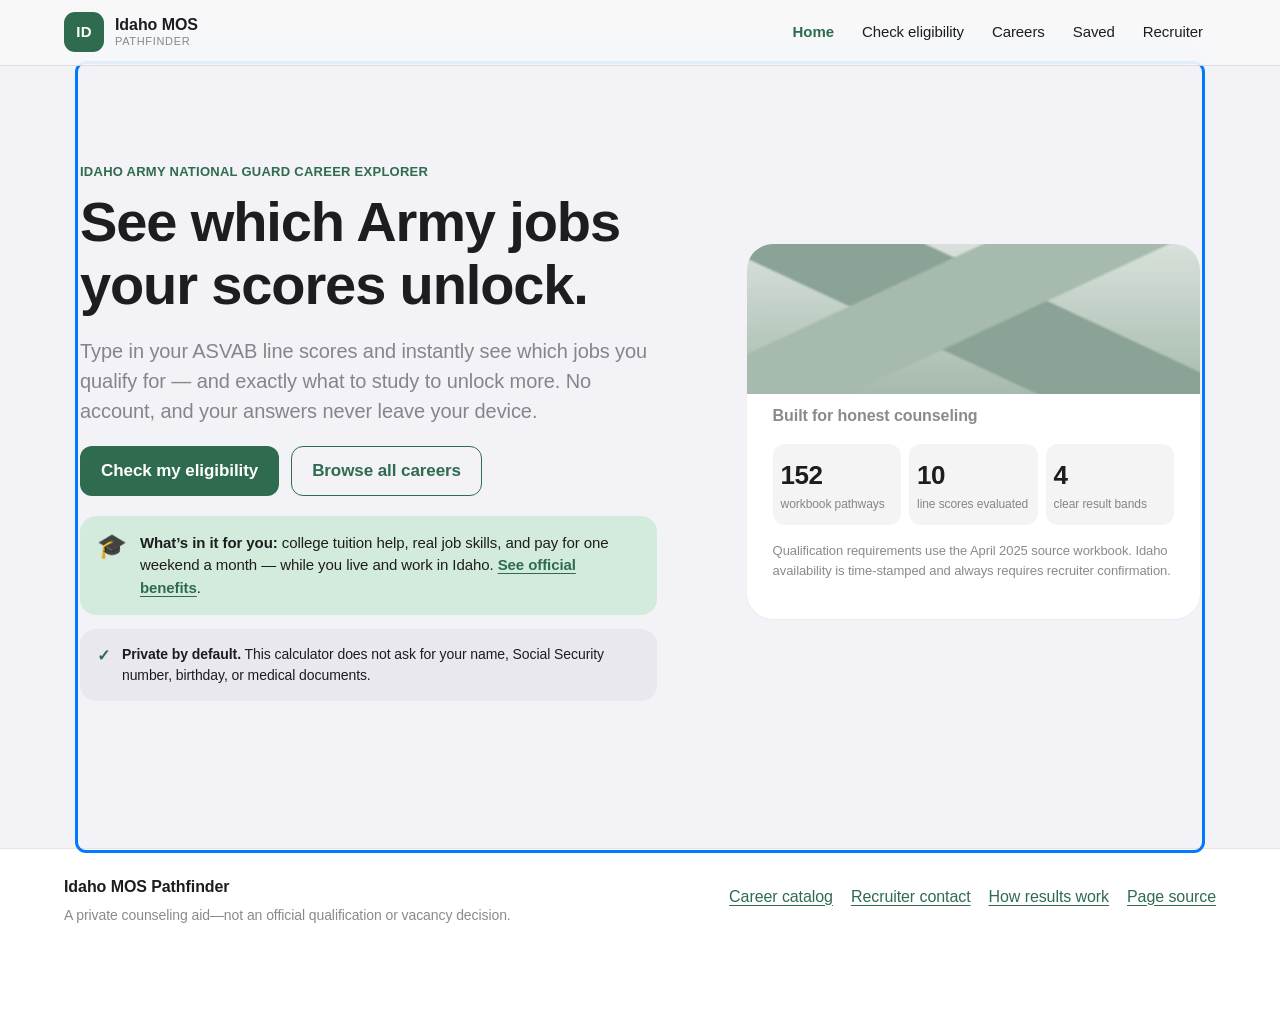
==== commit d90e2165: "Make the MOS Pathfinder applicant-friendly and Apple-style - Add "what to study" guidance: map each " ====
--- a/index.html
+++ b/index.html
@@ -3,7 +3,8 @@
 <head>
   <meta charset="utf-8">
   <meta name="viewport" content="width=device-width, initial-scale=1">
-  <meta name="theme-color" content="#0c2f23">
+  <meta name="theme-color" content="#f2f2f7">
+  <meta name="theme-color" media="(prefers-color-scheme: dark)" content="#000000">
   <meta name="description" content="Explore Idaho Army National Guard MOS pathways and estimate eligibility from line scores and screening information.">
   <meta name="robots" content="index,follow">
   <link rel="canonical" href="https://beauxsoleil.github.io/mos/">
@@ -36,42 +37,39 @@
 </head>
 <body>
   <a class="skip-link" href="#main">Skip to content</a>
-
-  <header class="app-header">
-    <div class="header-inner">
-      <a class="brand" href="#home" data-route="home" aria-label="Idaho MOS Pathfinder home">
-        <span class="brand-mark" aria-hidden="true">ID</span>
-        <span class="brand-copy"><strong>Idaho MOS</strong><small>Pathfinder</small></span>
-      </a>
-      <nav class="desktop-nav" aria-label="Primary navigation">
-        <a href="#home" data-route="home">Home</a>
-        <a href="#eligibility" data-route="eligibility">Check eligibility</a>
-        <a href="#careers" data-route="careers">Careers</a>
-        <a href="#saved" data-route="saved">Saved</a>
-        <a href="#recruiter" data-route="recruiter">Recruiter</a>
-      </nav>
-      <span class="privacy-badge" title="This tool runs entirely in your browser.">
-        <span aria-hidden="true">🔒</span> Private
-      </span>
-    </div>
+  <header class="site-header">
+    <a class="brand" href="#home" data-route="home" aria-label="Idaho MOS Pathfinder home">
+      <span class="brand-mark" aria-hidden="true">ID</span>
+      <span><strong>Idaho MOS</strong><small>Pathfinder</small></span>
+    </a>
+    <nav class="desktop-nav" aria-label="Primary navigation">
+      <a href="#home" data-route="home">Home</a>
+      <a href="#eligibility" data-route="eligibility">Check eligibility</a>
+      <a href="#careers" data-route="careers">Careers</a>
+      <a href="#saved" data-route="saved">Saved</a>
+      <a href="#recruiter" data-route="recruiter">Recruiter</a>
+    </nav>
   </header>
 
   <main id="main" tabindex="-1">
     <section id="home" class="view hero-view" data-view="home">
       <div class="hero-copy">
         <p class="eyebrow">Idaho Army National Guard career explorer</p>
-        <h1>Find an MOS that fits what you bring.</h1>
-        <p class="lede">Use your Army line scores and screening information to explore potential paths. No account is required, and your answers stay on this device.</p>
+        <h1>See which Army jobs your scores unlock.</h1>
+        <p class="lede">Type in your ASVAB line scores and instantly see which jobs you qualify for — and exactly what to study to unlock more. No account, and your answers never leave your device.</p>
         <div class="actions">
           <a class="button primary" href="#eligibility" data-route="eligibility">Check my eligibility</a>
           <a class="button secondary" href="#careers" data-route="careers">Browse all careers</a>
+        </div>
+        <div class="benefit-strip">
+          <span aria-hidden="true">🎓</span>
+          <p><strong>What’s in it for you:</strong> college tuition help, real job skills, and pay for one weekend a month — while you live and work in Idaho. <a href="https://www.serveinidaho.com/" target="_blank" rel="noopener">See official benefits</a>.</p>
         </div>
         <div class="privacy-callout">
           <span aria-hidden="true">✓</span>
           <p><strong>Private by default.</strong> This calculator does not ask for your name, Social Security number, birthday, or medical documents.</p>
         </div>
       </div>
-
       <aside class="hero-panel" aria-label="What the calculator provides">
         <div class="mountain" aria-hidden="true"></div>
         <p class="panel-kicker">Built for honest counseling</p>
@@ -82,235 +80,108 @@
         </ul>
         <p class="small">Qualification requirements use the April 2025 source workbook. Idaho availability is time-stamped and always requires recruiter confirmation.</p>
       </aside>
-
-      <div class="steps-grid" aria-label="How the explorer works">
-        <article class="step-card">
-          <span class="step-number" aria-hidden="true">1</span>
-          <div class="step-body">
-            <h2>Enter your scores</h2>
-            <p>Ten Army line scores plus a PULHES profile. Completion is tracked so you always know where you are.</p>
-          </div>
-        </article>
-        <article class="step-card">
-          <span class="step-number" aria-hidden="true">2</span>
-          <div class="step-body">
-            <h2>Review fit</h2>
-            <p>Get explained results: what passes, what needs review, and the exact requirement holding an MOS back.</p>
-          </div>
-        </article>
-        <article class="step-card">
-          <span class="step-number" aria-hidden="true">3</span>
-          <div class="step-body">
-            <h2>Talk to a recruiter</h2>
-            <p>Save a shortlist locally, then bring it to an Idaho recruiter to confirm availability and next steps.</p>
-          </div>
-        </article>
-      </div>
     </section>
 
     <section id="eligibility" class="view" data-view="eligibility" hidden>
       <div class="section-heading">
-        <p class="eyebrow">Anonymous eligibility estimate</p>
-        <h1>Enter your information</h1>
-        <p>Use the line scores shown on your official score record. Fields marked required must be completed before evaluation.</p>
+        <p class="eyebrow">Private — nothing is sent anywhere</p>
+        <h1>Enter your scores</h1>
+        <p>Grab your score report and type in the ten line scores. Everything stays on your phone or computer — no account, no name, no Social Security number.</p>
       </div>
+      <form id="eligibility-form" novalidate>
+        <div id="error-summary" class="error-summary" role="alert" tabindex="-1" hidden></div>
 
-      <div class="eligibility-workspace">
-        <div class="form-column">
-          <form id="eligibility-form" autocomplete="off" novalidate>
-            <div class="form-progress" aria-hidden="true">
-              <span class="form-progress-line"></span>
-            </div>
-            <ol class="form-steps" aria-label="Eligibility form progress">
-              <li data-index="1">Line scores</li>
-              <li data-index="2">PULHES</li>
-              <li data-index="3">Screening</li>
-              <li data-index="4">Results</li>
-            </ol>
-            <div id="error-summary" class="error-summary" role="alert" tabindex="-1" hidden></div>
+        <section class="form-section">
+          <h2 class="section-label">Line scores</h2>
+          <p class="field-help">Type the ten two-letter codes exactly as they appear on your score report (for example, <strong>GT 110</strong>). These are “composite” line scores — not your percentile or your raw subtest scores.</p>
+          <div id="line-score-list" class="list"></div>
+        </section>
 
-            <fieldset class="form-card">
-              <legend><span>1</span> Army line scores</legend>
-              <details class="help-details">
-                <summary>What am I entering?</summary>
-                <p>Composite line scores such as <strong>GT</strong>, <strong>GM</strong>, and <strong>EL</strong> are not the same as your ASVAB percentile or raw subtest scores. Use the two-letter score codes shown on your official score record.</p>
-              </details>
-              <div id="line-score-grid" class="score-grid"></div>
-            </fieldset>
+        <section class="form-section">
+          <h2 class="section-label">Medical profile</h2>
+          <p class="field-help">Almost everyone entering has a “111111” profile (all 1s means no known medical restrictions). We’ll assume that’s you unless you say otherwise.</p>
+          <div class="list">
+            <label class="row switch-row">
+              <span class="row-label">All 1s — no restrictions<small>PULHES 111111</small></span>
+              <input type="checkbox" class="score-score-helper" checked>
+            </label>
+          </div>
+          <p class="field-help" id="pulhes-detail-help" hidden>If your official profile has any number other than 1, enter it below. “Not yet rated” means you haven’t been through a medical screening yet.</p>
+          <div id="pulhes-list" class="list" hidden></div>
+        </section>
 
-            <fieldset class="form-card">
-              <legend><span>2</span> PULHES profile</legend>
-              <details class="help-details">
-                <summary>What is a PULHES profile?</summary>
-                <p>PULHES records your physical capacity in six areas: Physical capacity (<strong>P</strong>), Upper extremities (<strong>U</strong>), Lower extremities (<strong>L</strong>), Hearing (<strong>H</strong>), Eyes (<strong>E</strong>), and Psychiatric (<strong>S</strong>). If you have not received a profile, choose “Not yet rated.”</p>
-              </details>
-              <div id="pulhes-grid" class="pulhes-grid"></div>
-            </fieldset>
+        <section class="form-section">
+          <h2 class="section-label">A few quick questions</h2>
+          <p class="field-help">These help narrow down which jobs could fit. They don’t grant a clearance or a medical qualification — a recruiter always confirms.</p>
+          <div class="list">
+            <label class="row question-row"><span class="row-label">Color vision</span><select name="colorVision" required aria-describedby="error-colorVision"><option value="">Select</option><option value="normal">Normal</option><option value="red_green">Red/green colorblind</option><option value="no_color">No color vision</option><option value="unknown">Not sure</option></select><span class="field-error" id="error-colorVision"></span></label>
+            <label class="row question-row"><span class="row-label">U.S. citizenship</span><select name="citizenship" required aria-describedby="error-citizenship"><option value="">Select</option><option value="us_citizen">U.S. citizen</option><option value="non_citizen">Not a U.S. citizen</option><option value="unknown">Not sure</option></select><span class="field-error" id="error-citizenship"></span></label>
+            <label class="row question-row"><span class="row-label">Driver’s license</span><select name="driversLicense" required aria-describedby="error-driversLicense"><option value="">Select</option><option value="yes">Yes</option><option value="no">No</option><option value="unknown">Not sure</option></select><span class="field-error" id="error-driversLicense"></span></label>
+            <label class="row question-row"><span class="row-label">Background/security check</span><select name="clearanceEligible" required aria-describedby="error-clearanceEligible"><option value="">Select</option><option value="yes">Yes / no known issue</option><option value="no">No / known issue</option><option value="unknown">Not sure</option></select><span class="field-error" id="error-clearanceEligible"></span></label>
+            <label class="row question-row"><span class="row-label">Split training option<small>Still in high school — train one summer, finish school, then train again.</small></span><select name="splitTrainingOption" required aria-describedby="error-splitTrainingOption"><option value="">Select</option><option value="no">No</option><option value="yes">Yes</option><option value="unknown">Not sure</option></select><span class="field-error" id="error-splitTrainingOption"></span></label>
+            <label class="row question-row"><span class="row-label">Score waiver<small>Show jobs I’m close to, where a recruiter might request a waiver.</small></span><select name="lineScoreWaiverRequested" required aria-describedby="error-lineScoreWaiverRequested"><option value="">Select</option><option value="no">No</option><option value="yes">Yes</option></select><span class="field-error" id="error-lineScoreWaiverRequested"></span></label>
+          </div>
+        </section>
 
-            <fieldset class="form-card">
-              <legend><span>3</span> Screening information</legend>
-              <details class="help-details">
-                <summary>Why are these questions asked?</summary>
-                <p>These answers screen workbook requirements. They do not grant a medical qualification or a security clearance; they only help the calculator avoid suggesting a path that is clearly unavailable to you right now.</p>
-              </details>
-              <div class="question-grid">
-                <label>Color vision<select name="colorVision" required aria-describedby="error-colorVision"><option value="">Select</option><option value="normal">Normal</option><option value="red_green">Red/green only</option><option value="no_color">No color vision</option><option value="unknown">Unknown</option></select><span class="field-error" id="error-colorVision"></span></label>
-                <label>U.S. citizenship<select name="citizenship" required aria-describedby="error-citizenship"><option value="">Select</option><option value="us_citizen">U.S. citizen</option><option value="non_citizen">Not a U.S. citizen</option><option value="unknown">Unknown</option></select><span class="field-error" id="error-citizenship"></span></label>
-                <label>Driver’s license<select name="driversLicense" required aria-describedby="error-driversLicense"><option value="">Select</option><option value="yes">Yes</option><option value="no">No</option><option value="unknown">Unknown</option></select><span class="field-error" id="error-driversLicense"></span></label>
-                <label>Potentially clearance eligible<select name="clearanceEligible" required aria-describedby="error-clearanceEligible"><option value="">Select</option><option value="yes">Yes / no known issue</option><option value="no">No / known issue</option><option value="unknown">Unknown</option></select><span class="field-error" id="error-clearanceEligible"></span></label>
-                <label>Split Training Option applicant<select name="splitTrainingOption" required aria-describedby="error-splitTrainingOption"><option value="">Select</option><option value="no">No</option><option value="yes">Yes</option><option value="unknown">Unknown</option></select><span class="field-error" id="error-splitTrainingOption"></span></label>
-                <label>Show line-score waiver scenarios<select name="lineScoreWaiverRequested" required aria-describedby="error-lineScoreWaiverRequested"><option value="">Select</option><option value="no">No</option><option value="yes">Yes</option></select><span class="field-error" id="error-lineScoreWaiverRequested"></span></label>
-              </div>
-            </fieldset>
-
-            <div class="form-actions">
-              <button class="button text-button" type="button" id="clear-form">Clear my data</button>
-              <button class="button primary" type="submit">Evaluate MOS options</button>
-            </div>
-          </form>
+        <div class="form-actions">
+          <button class="button text-button" type="button" id="clear-form">Clear my data</button>
+          <button class="button primary" type="submit">Show my jobs</button>
         </div>
-
-        <aside class="form-side-panel" aria-label="Eligibility form help and completion">
-          <div class="side-panel-group">
-            <p class="side-panel-kicker">What you’ll enter</p>
-            <ul class="side-checklist">
-              <li>Official score record line scores</li>
-              <li>PULHES profile or “not yet rated”</li>
-              <li>Six quick screening answers</li>
-            </ul>
-          </div>
-          <div class="completion-panel">
-            <div class="completion-head">
-              <span id="completion-count" aria-live="polite">0 of 22 fields complete</span>
-              <span id="completion-percent">0%</span>
-            </div>
-            <progress id="completion-bar" max="22" value="0" aria-label="Eligibility form completion"></progress>
-            <p class="completion-hint">Your answers are stored only in this browser.</p>
-          </div>
-          <div class="side-action">
-            <button class="button primary full" type="button" id="side-evaluate">Evaluate MOS options</button>
-            <p class="small">You can adjust any value and recalculate as many times as you want.</p>
-          </div>
-        </aside>
-      </div>
+      </form>
     </section>
 
     <section id="results" class="view" data-view="results" hidden>
       <div class="section-heading results-heading">
-        <div>
-          <p class="eyebrow">Your estimate</p>
-          <h1>MOS results</h1>
-          <p id="result-summary">Complete the eligibility form to see results.</p>
-        </div>
-        <button class="button secondary compact" type="button" data-route-button="eligibility">Edit inputs</button>
+        <div><p class="eyebrow">Your results</p><h1>Your jobs</h1><p id="result-summary">Enter your scores to see results.</p></div>
+        <button class="button secondary compact" type="button" data-route-button="eligibility">Edit my scores</button>
       </div>
-      <div class="freshness-banner"><strong>Availability is not a reservation.</strong> “Posting seen” and “Idaho catalog-listed” are time-stamped public evidence. A recruiter must confirm a current, contractable vacancy.</div>
-      <div class="results-guide"><strong>Not eligible yet?</strong> Each result names the requirement that is holding it back and gives a next step. Unknown information is never counted as a pass.</div>
-
-      <div class="workspace">
-        <aside class="filter-panel" aria-label="Result filters">
-          <div class="filter-panel-title">Refine results</div>
-          <label>Search<input id="result-search" type="search" placeholder="MOS or job title" autocomplete="off"></label>
-          <label>Category<select id="result-category"><option value="all">All categories</option></select></label>
-          <label>Result<select id="result-status"><option value="all">All results</option><option value="eligible">Eligible</option><option value="waiver">Waiver scenario</option><option value="review">Needs review</option><option value="ineligible">Not eligible yet</option></select></label>
-          <button class="filter-reset" type="button" id="clear-result-filters">Reset all</button>
-          <p class="filter-hint">Results update as you type. Nothing is sent anywhere.</p>
-          <div class="status-key" aria-label="Result color key">
-            <p class="status-key-title">Result key</p>
-            <span class="key-item"><span class="key-icon key-eligible" aria-hidden="true">✓</span>Eligible</span>
-            <span class="key-item"><span class="key-icon key-waiver" aria-hidden="true">!</span>Waiver</span>
-            <span class="key-item"><span class="key-icon key-review" aria-hidden="true">?</span>Review</span>
-            <span class="key-item"><span class="key-icon key-ineligible" aria-hidden="true">–</span>Not yet</span>
-          </div>
-        </aside>
-        <div class="workspace-main">
-          <div id="result-active-filters" class="active-filters" aria-live="polite"></div>
-          <p id="result-count" class="count-line" aria-live="polite"></p>
-          <div id="results-list" class="result-list" aria-live="polite"></div>
-        </div>
+      <div id="study-guidance" class="study-guidance" hidden></div>
+      <div class="freshness-banner"><strong>A job posting isn’t a guarantee.</strong> “Posting seen” and “Idaho catalog” labels are dated public evidence. A recruiter must confirm the job is actually open right now.</div>
+      <div class="results-guide"><strong>Not eligible yet?</strong> Every result tells you what’s holding it back and what to do next. If we don’t know something, we never count it as a pass.</div>
+      <div class="filters" aria-label="Result filters">
+        <label>Search<input id="result-search" type="search" placeholder="MOS or job title"></label>
+        <label>Category<select id="result-category"><option value="all">All categories</option></select></label>
+        <label>Result<select id="result-status"><option value="all">All results</option><option value="eligible">You qualify</option><option value="waiver">Close (waiver possible)</option><option value="review">Recruiter should check</option><option value="ineligible">Not eligible yet</option></select></label>
       </div>
+      <div id="results-list" class="catalog-sections" aria-live="polite"></div>
     </section>
 
     <section id="careers" class="view" data-view="careers" hidden>
-      <div class="section-heading">
-        <p class="eyebrow">Explore before you test</p>
-        <h1>Career catalog</h1>
-        <p>Browse all workbook pathways. Idaho labels show public evidence—not guaranteed openings.</p>
+      <div class="section-heading"><p class="eyebrow">Explore before you test</p><h1>All the jobs</h1><p>Browse every job. The Idaho labels are dated public evidence — not a guarantee the job is open right now.</p></div>
+      <div class="filters">
+        <label>Search<input id="career-search" type="search" placeholder="Try medic, mechanic, 25B…"></label>
+        <label>Category<select id="career-category"><option value="all">All categories</option></select></label>
+        <label>Idaho evidence<select id="career-availability"><option value="all">All records</option><option value="current">Posting seen</option><option value="catalog">Idaho catalog-listed</option><option value="unverified">Availability unverified</option></select></label>
       </div>
-
-      <div class="workspace">
-        <aside class="filter-panel" aria-label="Career filters">
-          <div class="filter-panel-title">Filters</div>
-          <label>Search<input id="career-search" type="search" placeholder="Medic, mechanic, 25B…" autocomplete="off"></label>
-          <label>Category<select id="career-category"><option value="all">All categories</option></select></label>
-          <label>Idaho evidence<select id="career-availability"><option value="all">All records</option><option value="current">Posting seen</option><option value="catalog">Idaho catalog-listed</option><option value="unverified">Availability unverified</option></select></label>
-          <label>Sort<select id="career-sort"><option value="mos">MOS code</option><option value="title">Job title</option><option value="category">Category</option><option value="availability">Idaho evidence</option></select></label>
-          <button class="filter-reset" type="button" id="clear-career-filters">Reset all</button>
-          <p class="filter-hint">Live search and filters keep the catalog easy to scan.</p>
-        </aside>
-        <div class="workspace-main">
-          <div id="career-active-filters" class="active-filters" aria-live="polite"></div>
-          <p id="career-count" class="count-line" aria-live="polite"></p>
-          <div id="career-list" class="result-list"></div>
-        </div>
-      </div>
+      <p id="career-count" class="count-line"></p>
+      <div id="career-list" class="card-grid"></div>
     </section>
 
     <section id="saved" class="view" data-view="saved" hidden>
-      <div class="section-heading">
-        <p class="eyebrow">Stored on this device</p>
-        <h1>Saved MOSs</h1>
-        <p>Use this shortlist when you talk with your recruiter.</p>
-      </div>
-      <p id="saved-count" class="count-line" aria-live="polite"></p>
-      <div id="saved-list" class="result-list"></div>
+      <div class="section-heading"><p class="eyebrow">Stored on this device</p><h1>Saved MOSs</h1><p>Use this shortlist when you talk with your recruiter.</p></div>
+      <div id="saved-list" class="card-grid"></div>
     </section>
 
     <section id="recruiter" class="view" data-view="recruiter" hidden>
-      <div class="section-heading">
-        <p class="eyebrow">Final confirmation</p>
-        <h1>Talk with an Idaho recruiter</h1>
-        <p>A recruiter can confirm vacancies, review exceptions, and explain the enlistment pathway.</p>
-      </div>
+      <div class="section-heading"><p class="eyebrow">Final confirmation</p><h1>Talk with an Idaho recruiter</h1><p>A recruiter can confirm vacancies, review exceptions, and explain the enlistment pathway.</p></div>
       <div class="recruiter-layout">
-        <article class="form-card recruiter-card">
-          <h2>What to bring</h2>
-          <ul class="checklist">
-            <li>Your official score report</li>
-            <li>Any known PULHES information</li>
-            <li>Your top three saved MOSs</li>
-            <li>Questions about location, training, bonus, and availability</li>
-          </ul>
-        </article>
-        <article class="form-card recruiter-card">
-          <h2>Idaho Army National Guard</h2>
-          <p>Call <a href="tel:+12085146197">208-514-6197</a> or use the official recruiting contact page.</p>
-          <a class="button primary" href="https://www.serveinidaho.com/contact" target="_blank" rel="noopener">Open official contact page</a>
-          <p class="small">This site does not transmit your calculator answers.</p>
-        </article>
+        <article class="form-card recruiter-card"><h2>What to bring</h2><ul class="checklist"><li>Your official score report</li><li>Any known medical-profile (PULHES) details</li><li>Your top three saved jobs</li><li>Questions about location, training, bonuses, and what’s open</li></ul></article>
+        <article class="form-card recruiter-card"><h2>Idaho Army National Guard</h2><p>Call <a href="tel:+12085146197">208-514-6197</a> or use the official recruiting contact page.</p><a class="button primary" href="https://www.serveinidaho.com/contact" target="_blank" rel="noopener">Open official contact page</a><p class="small">This site does not transmit your calculator answers.</p></article>
       </div>
     </section>
   </main>
 
   <footer class="site-footer">
-    <div>
-      <strong>Idaho MOS Pathfinder</strong>
-      <p>A private counseling aid—not an official qualification or vacancy decision.</p>
-    </div>
-    <nav aria-label="Supporting information">
-      <a href="#careers" data-route="careers">Career catalog</a>
-      <a href="#recruiter" data-route="recruiter">Recruiter contact</a>
-      <a href="./methodology.html">How results work</a>
-      <a href="https://github.com/Beauxsoleil/mos">Page source</a>
-    </nav>
+    <div><strong>Idaho MOS Pathfinder</strong><p>A private counseling aid—not an official qualification or vacancy decision.</p></div>
+    <nav aria-label="Supporting information"><a href="#careers" data-route="careers">Career catalog</a><a href="#recruiter" data-route="recruiter">Recruiter contact</a><a href="./methodology.html">How results work</a><a href="https://github.com/Beauxsoleil/mos">Page source</a></nav>
   </footer>
 
   <nav class="mobile-nav" aria-label="Mobile navigation">
-    <a href="#home" data-route="home"><span aria-hidden="true">⌂</span>Home</a>
-    <a href="#eligibility" data-route="eligibility"><span aria-hidden="true">✓</span>Eligibility</a>
-    <a href="#careers" data-route="careers"><span aria-hidden="true">▦</span>Careers</a>
-    <a href="#saved" data-route="saved"><span aria-hidden="true">☆</span>Saved</a>
-    <a href="#recruiter" data-route="recruiter"><span aria-hidden="true">○</span>Recruiter</a>
+    <a href="#home" data-route="home"><svg viewBox="0 0 24 24" fill="currentColor" aria-hidden="true"><path d="M12 2.7 20.6 10a1 1 0 0 1 .4.8V20a1 1 0 0 1-1 1h-4.5v-5.4a1.6 1.6 0 0 0-1.6-1.6h-3.8a1.6 1.6 0 0 0-1.6 1.6V21H4a1 1 0 0 1-1-1v-9.2a1 1 0 0 1 .4-.8L12 2.7Z"/></svg>Home</a>
+    <a href="#eligibility" data-route="eligibility"><svg viewBox="0 0 24 24" fill="none" stroke="currentColor" stroke-width="1.8" stroke-linecap="round" stroke-linejoin="round" aria-hidden="true"><rect x="5" y="4" width="14" height="17" rx="3"/><path d="m9 11 2 2 4-4"/></svg>Eligibility</a>
+    <a href="#careers" data-route="careers"><svg viewBox="0 0 24 24" fill="none" stroke="currentColor" stroke-width="1.8" aria-hidden="true"><rect x="4" y="4" width="7" height="7" rx="2"/><rect x="13" y="4" width="7" height="7" rx="2"/><rect x="4" y="13" width="7" height="7" rx="2"/><rect x="13" y="13" width="7" height="7" rx="2"/></svg>Jobs</a>
+    <a href="#saved" data-route="saved"><svg viewBox="0 0 24 24" fill="none" stroke="currentColor" stroke-width="1.8" stroke-linecap="round" stroke-linejoin="round" aria-hidden="true"><path d="M6 4h12a1 1 0 0 1 1 1v15l-4.5-3L10 20l-3-3H5a1 1 0 0 1-1-1V5a1 1 0 0 1 1-1Z"/></svg>Saved</a>
+    <a href="#recruiter" data-route="recruiter"><svg viewBox="0 0 24 24" fill="none" stroke="currentColor" stroke-width="1.8" stroke-linecap="round" stroke-linejoin="round" aria-hidden="true"><circle cx="12" cy="8" r="4"/><path d="M4 20c0-3.3 3.6-5 8-5s8 1.7 8 5"/></svg>Recruiter</a>
   </nav>
 
   <dialog id="mos-dialog" aria-labelledby="dialog-title">
--- a/styles.css
+++ b/styles.css
@@ -1,1739 +1,442 @@
-/* ==========================================================================
-   Idaho MOS Pathfinder — decision-tool interface
-   Research-informed GUI: app-as-workbench, persistent filters, scannable
-   list results, explained form inputs, live completion, and accessible,
-   non-color-only states.
-   ========================================================================== */
+/* ============================================================
+   Idaho MOS Pathfinder — Apple Human Interface Guidelines style
+   Clarity · Deference · Depth
+   Semantic, adaptive tokens (light + dark). No card borders,
+   no drop shadows: radius + material conveys hierarchy.
+   ============================================================ */
 
 :root {
-  color-scheme: light;
-
-  --bg: #f4f6f3;
-  --bg-soft: #edf2ed;
-  --surface: #ffffff;
-  --surface-2: #f7f9f6;
-  --surface-3: #e9efea;
-  --ink: #14201a;
-  --ink-soft: #2f4037;
-  --muted: #617068;
-  --subtle: #8c9b91;
-
-  --brand: #0c5c3a;
-  --brand-2: #158354;
-  --brand-ink: #082d1e;
-  --brand-soft: #e1f1e6;
-  --accent: #bd7b17;
-  --accent-soft: #fff2d8;
-  --accent-ink: #8a5a10;
-
-  --line: #dbe3dc;
-  --line-strong: #c5d1c8;
-
-  --danger: #a13d35;
-  --danger-soft: #faeceb;
-  --warning: #95601b;
-  --warning-soft: #fff1d2;
-  --success: #177046;
-  --success-soft: #e0f0e5;
-  --info: #376781;
-  --info-soft: #e5f0f6;
-  --violet: #604a8b;
-  --violet-soft: #efeaf8;
-
-  --focus: #0d6fa1;
-  --focus-ring: rgba(13, 111, 161, .22);
-
-  --header-h: 74px;
-  --shadow-xs: 0 1px 2px rgba(16, 31, 24, .05);
-  --shadow-sm: 0 7px 20px rgba(16, 31, 24, .07);
-  --shadow-md: 0 20px 50px rgba(16, 31, 24, .13);
-  --shadow-lg: 0 32px 90px rgba(8, 45, 30, .26);
-
-  --radius-xs: 8px;
-  --radius-sm: 12px;
-  --radius: 16px;
-  --radius-lg: 22px;
-
-  --font: ui-sans-serif, -apple-system, BlinkMacSystemFont, "Segoe UI", Roboto,
-    "Helvetica Neue", Arial, "Noto Sans", sans-serif;
+  /* Accent — single "Idaho green" tint, used sparingly */
+  --accent: #2f6b4f;
+  --accent-strong: #265741;
+  --accent-contrast: #ffffff;
+  --accent-soft: rgba(47, 107, 79, 0.13);
+
+  /* Text */
+  --label: #1d1d1f;
+  --label-2: rgba(60, 60, 67, 0.6);
+  --label-3: rgba(60, 60, 67, 0.3);
+
+  /* Surfaces */
+  --bg: #f2f2f7;            /* grouped background */
+  --surface: #ffffff;       /* cards, lists, sheets */
+  --surface-2: #e9e9ef;     /* raised hover / secondary fill */
+  --sep: rgba(60, 60, 67, 0.29);
+  --sep-soft: rgba(60, 60, 67, 0.16);
+  --fill: rgba(120, 120, 128, 0.12);
+  --fill-2: rgba(120, 120, 128, 0.08);
+
+  /* Bars */
+  --bar: rgba(249, 249, 249, 0.82);
+
+  /* Status tints */
+  --green: #34c759;
+  --green-tint: rgba(52, 199, 89, 0.16);
+  --green-ink: #1e7a34;
+  --orange: #ff9500;
+  --orange-tint: rgba(255, 149, 0, 0.16);
+  --orange-ink: #a86400;
+  --red: #ff3b30;
+  --red-tint: rgba(255, 59, 48, 0.14);
+  --red-ink: #c6281f;
+  --purple-tint: rgba(88, 86, 214, 0.16);
+  --purple-ink: #4c3875;
+  --gray-tint: rgba(120, 120, 128, 0.16);
+
+  --focus: #007aff;
+  --radius-card: 18px;
+  --radius-list: 14px;
+  --radius-btn: 12px;
+  --hairline: rgba(0, 0, 0, 0.1);
 }
 
 * { box-sizing: border-box; }
-
-html {
-  scroll-behavior: smooth;
-  scroll-padding-top: calc(var(--header-h) + 16px);
-}
-
+html { scroll-behavior: smooth; -webkit-text-size-adjust: 100%; }
 body {
   margin: 0;
-  min-width: 320px;
   background: var(--bg);
-  color: var(--ink);
-  font-family: var(--font);
-  font-size: 16px;
-  line-height: 1.58;
+  color: var(--label);
+  font: 16px/1.5 -apple-system, BlinkMacSystemFont, "SF Pro Text", "SF Pro Display", "Segoe UI", Roboto, Helvetica, Arial, sans-serif;
   -webkit-font-smoothing: antialiased;
-  text-rendering: optimizeLegibility;
-}
-
-a {
-  color: var(--brand-2);
-  text-decoration-thickness: 1px;
-  text-underline-offset: 3px;
-}
-
-button, input, select, textarea { font: inherit; }
-button, select, input { min-height: 44px; }
-fieldset { border: 0; margin: 0; padding: 0; min-width: 0; }
-
-::selection { background: rgba(12, 92, 58, .16); }
-
-:focus-visible {
-  outline: 3px solid var(--focus);
-  outline-offset: 3px;
-  border-radius: var(--radius-xs);
-}
-
+  font-optical-sizing: auto;
+  letter-spacing: -0.005em;
+}
+a { color: var(--accent); text-underline-offset: 3px; }
+button, input, select { font: inherit; color: inherit; letter-spacing: inherit; }
+button { cursor: pointer; }
+:focus-visible { outline: 3px solid var(--focus); outline-offset: 2px; border-radius: 6px; }
 [hidden] { display: none !important; }
-
-.sr-only {
-  position: absolute !important;
-  width: 1px !important;
-  height: 1px !important;
-  padding: 0 !important;
-  margin: -1px !important;
-  overflow: hidden !important;
-  clip: rect(0, 0, 0, 0) !important;
-  white-space: nowrap !important;
-  border: 0 !important;
-}
-
-/* ---------------------------------------------------------------------------
-   Header / app bar
-   --------------------------------------------------------------------------- */
-.skip-link {
-  position: fixed;
-  left: 16px;
-  top: -90px;
-  z-index: 100;
-  padding: 12px 17px;
-  border-radius: 10px;
-  background: var(--brand-ink);
-  color: #fff;
-  text-decoration: none;
-  font-weight: 750;
-  box-shadow: var(--shadow-md);
-}
-.skip-link:focus { top: 16px; }
-
-.app-header {
-  position: sticky;
-  top: 0;
-  z-index: 40;
-  padding: 0 clamp(16px, 4vw, 54px);
-  border-bottom: 1px solid var(--line);
-  background: rgba(244, 246, 243, .88);
-  backdrop-filter: blur(16px) saturate(1.2);
-}
-.header-inner {
-  display: flex;
-  align-items: center;
-  justify-content: space-between;
-  gap: 22px;
-  min-height: var(--header-h);
-  width: min(1320px, 100%);
-  margin: 0 auto;
-}
-.brand {
-  display: inline-flex;
-  align-items: center;
-  gap: 11px;
-  color: var(--ink);
-  text-decoration: none;
-  line-height: 1.05;
-}
-.brand-mark {
-  display: grid;
-  place-items: center;
-  width: 42px;
-  height: 42px;
-  border-radius: 12px;
-  background: linear-gradient(150deg, var(--brand), var(--brand-ink));
-  color: #fff;
-  font-size: 12px;
-  font-weight: 900;
-  letter-spacing: .08em;
-  box-shadow: inset 0 1px 0 rgba(255, 255, 255, .22), var(--shadow-sm);
-}
-.brand-copy strong,
-.brand-copy small { display: block; }
-.brand-copy strong {
-  font-size: 16px;
-  letter-spacing: -.025em;
-}
-.brand-copy small {
-  margin-top: 3px;
-  color: var(--muted);
-  font-size: 9px;
-  font-weight: 800;
-  letter-spacing: .18em;
-  text-transform: uppercase;
-}
-.desktop-nav {
-  display: flex;
-  align-items: center;
-  gap: 3px;
-  padding: 4px;
-  border: 1px solid var(--line);
-  border-radius: 999px;
-  background: rgba(255, 255, 255, .76);
-  box-shadow: var(--shadow-xs);
-}
-.desktop-nav a {
-  padding: 9px 14px;
-  border-radius: 999px;
-  color: var(--ink-soft);
-  text-decoration: none;
-  font-size: 14px;
-  font-weight: 750;
-  transition: background .15s ease, color .15s ease;
-}
-.desktop-nav a:hover { background: var(--surface-3); color: var(--ink); }
-.desktop-nav a[aria-current="page"] {
-  background: var(--brand-ink);
-  color: #fff;
-}
-.privacy-badge {
-  display: inline-flex;
-  align-items: center;
-  gap: 7px;
-  padding: 7px 10px;
-  border: 1px solid #cde1d3;
-  border-radius: 999px;
-  background: var(--brand-soft);
-  color: var(--brand);
-  font-size: 11px;
-  font-weight: 850;
-  letter-spacing: .05em;
-  text-transform: uppercase;
-  white-space: nowrap;
-}
-.privacy-badge span { font-size: 13px; }
-
-/* ---------------------------------------------------------------------------
-   Layout / typography
-   --------------------------------------------------------------------------- */
-main {
-  width: min(1320px, calc(100% - 36px));
-  margin: 0 auto;
-  padding: clamp(32px, 4vw, 58px) 0 128px;
-}
-.view {
-  animation: appear .24s ease-out both;
-}
-@keyframes appear {
-  from { opacity: 0; transform: translateY(6px); }
-}
-
-.eyebrow {
-  margin: 0 0 9px;
-  color: var(--accent-ink);
-  font-size: 11px;
-  font-weight: 900;
-  letter-spacing: .17em;
-  text-transform: uppercase;
-}
-h1, h2, h3, h4 { color: var(--ink); line-height: 1.14; }
-h1 {
-  margin: 0;
-  max-width: 860px;
-  font-size: clamp(38px, 5vw, 66px);
-  font-weight: 850;
-  letter-spacing: -.045em;
-  text-wrap: balance;
-}
-h2 {
-  margin: 0 0 10px;
-  font-size: clamp(22px, 2.7vw, 30px);
-  font-weight: 800;
-  letter-spacing: -.03em;
-}
-h3 {
-  margin: 0;
-  font-size: 18px;
-  font-weight: 800;
-  letter-spacing: -.015em;
-}
-.lede {
-  max-width: 660px;
-  margin: 20px 0 0;
-  color: var(--muted);
-  font-size: clamp(17px, 1.9vw, 21px);
-  line-height: 1.5;
-}
-.actions, .form-actions { display: flex; flex-wrap: wrap; gap: 12px; }
-.small { font-size: 13px; color: var(--muted); }
-
-/* ---------------------------------------------------------------------------
-   Buttons
-   --------------------------------------------------------------------------- */
+.sr-only { position: absolute !important; width: 1px !important; height: 1px !important; padding: 0 !important; margin: -1px !important; overflow: hidden !important; clip: rect(0, 0, 0, 0) !important; white-space: nowrap !important; border: 0 !important; }
+
+.skip-link { position: fixed; left: 16px; top: -80px; z-index: 100; background: var(--surface); color: var(--label); padding: 12px 18px; border-radius: 10px; text-decoration: none; }
+.skip-link:focus { top: 12px; }
+
+/* ---------------- Header ---------------- */
+.site-header {
+  position: sticky; top: 0; z-index: 20;
+  display: flex; align-items: center; justify-content: space-between;
+  padding: 12px clamp(18px, 5vw, 72px);
+  background: var(--bar);
+  backdrop-filter: saturate(180%) blur(20px);
+  -webkit-backdrop-filter: saturate(180%) blur(20px);
+  border-bottom: 1px solid var(--hairline);
+}
+.brand { display: inline-flex; gap: 11px; align-items: center; color: var(--label); text-decoration: none; line-height: 1.05; }
+.brand-mark { display: grid; place-items: center; width: 40px; height: 40px; border-radius: 11px; background: var(--accent); color: var(--accent-contrast); font-weight: 800; font-size: 15px; letter-spacing: 0.02em; }
+.brand strong, .brand small { display: block; }
+.brand strong { font-size: 16px; font-weight: 700; }
+.brand small { margin-top: 3px; color: var(--label-2); font-size: 11px; letter-spacing: 0.06em; text-transform: uppercase; }
+.desktop-nav { display: flex; gap: 2px; }
+.desktop-nav a { padding: 9px 13px; border-radius: 10px; color: var(--label); text-decoration: none; font-weight: 500; font-size: 15px; }
+.desktop-nav a:hover { background: var(--fill-2); }
+.desktop-nav a[aria-current="page"] { color: var(--accent); font-weight: 600; }
+
+/* ---------------- Layout ---------------- */
+main { width: min(1120px, calc(100% - 40px)); margin: 0 auto; padding: clamp(30px, 5vw, 60px) 0 110px; }
+.view { animation: appear 0.24s cubic-bezier(0.32, 0.72, 0.24, 1); }
+@keyframes appear { from { opacity: 0; transform: translateY(6px); } }
+
+/* ---------------- Typography ---------------- */
+h1, h2, h3 { line-height: 1.12; font-weight: 700; }
+h1 { margin: 0; max-width: 760px; font-size: clamp(34px, 5.5vw, 56px); letter-spacing: -0.02em; }
+h2 { margin: 0 0 10px; font-size: clamp(24px, 3vw, 30px); letter-spacing: -0.015em; }
+h3 { margin: 0; font-size: 20px; letter-spacing: -0.01em; }
+.lede { max-width: 640px; margin: 20px 0; color: var(--label-2); font-size: clamp(17px, 2vw, 20px); }
+.eyebrow { margin: 0 0 10px; color: var(--accent); font-size: 13px; font-weight: 600; letter-spacing: 0.02em; text-transform: uppercase; }
+.small { font-size: 13px; color: var(--label-2); }
+
+/* ---------------- Buttons ---------------- */
+.actions, .form-actions { display: flex; gap: 12px; flex-wrap: wrap; }
 .button {
-  display: inline-flex;
-  align-items: center;
-  justify-content: center;
-  min-height: 48px;
-  padding: 11px 18px;
-  border: 1px solid transparent;
-  border-radius: var(--radius-sm);
-  text-decoration: none;
-  cursor: pointer;
-  font-weight: 800;
-  letter-spacing: -.005em;
-  transition: transform .15s ease, box-shadow .15s ease, background .15s ease, border-color .15s ease;
-}
-.button:hover { transform: translateY(-1px); }
-.button:active { transform: translateY(0); }
-.button.primary {
-  background: var(--brand);
-  color: #fff;
-  box-shadow: inset 0 1px 0 rgba(255, 255, 255, .18), 0 9px 22px rgba(12, 92, 58, .22);
-}
-.button.primary:hover {
-  background: var(--brand-2);
-  box-shadow: inset 0 1px 0 rgba(255, 255, 255, .18), 0 13px 28px rgba(12, 92, 58, .28);
-}
-.button.secondary {
-  border-color: var(--line-strong);
+  display: inline-flex; align-items: center; justify-content: center; gap: 8px;
+  min-height: 48px; padding: 11px 20px; border: 1px solid transparent;
+  border-radius: var(--radius-btn); cursor: pointer; text-decoration: none;
+  font-weight: 600; font-size: 17px;
+  transition: background 0.15s ease, transform 0.06s ease;
+}
+.button:active { transform: scale(0.98); }
+.button.primary { background: var(--accent); color: var(--accent-contrast); }
+.button.primary:hover { background: var(--accent-strong); }
+.button.secondary { border-color: var(--accent); background: transparent; color: var(--accent); }
+.button.secondary:hover { background: var(--accent-soft); }
+.button.tinted { background: var(--fill); color: var(--label); }
+.button.tinted:hover { background: var(--fill-2); }
+.button.text-button { background: transparent; color: var(--red); }
+.button.compact { min-height: 40px; padding: 7px 14px; font-size: 15px; }
+
+/* ---------------- Home hero ---------------- */
+.hero-view { min-height: 68vh; display: grid; grid-template-columns: 1.12fr 0.88fr; gap: clamp(40px, 7vw, 96px); align-items: center; }
+.benefit-strip {
+  display: flex; gap: 13px; align-items: flex-start; max-width: 640px;
+  margin-top: 20px; padding: 16px 17px; border-radius: 16px; background: var(--green-tint);
+}
+.benefit-strip span { font-size: 24px; line-height: 1.2; }
+.benefit-strip p { margin: 0; font-size: 15px; }
+.benefit-strip a { font-weight: 600; }
+.privacy-callout {
+  display: flex; gap: 12px; align-items: flex-start; max-width: 640px;
+  margin-top: 14px; padding: 15px 17px; border-radius: 16px; background: var(--fill-2);
+}
+.privacy-callout span { color: var(--accent); font-weight: 800; }
+.privacy-callout p { margin: 0; font-size: 14px; }
+.hero-panel { position: relative; overflow: hidden; padding: 160px 26px 26px; border-radius: 26px; background: var(--surface); box-shadow: 0 1px 2px rgba(0,0,0,0.04); }
+.mountain { position: absolute; inset: 0 0 auto; height: 150px; background: linear-gradient(155deg, transparent 30%, #9db3a5 31% 54%, transparent 55%), linear-gradient(205deg, transparent 35%, #7e9a8b 36% 62%, transparent 63%), linear-gradient(#d4ded7, #9db3a5); opacity: 0.9; }
+.panel-kicker { margin: 0 0 16px; color: var(--label-2); font-weight: 600; }
+.hero-panel ul { display: grid; grid-template-columns: repeat(3, 1fr); gap: 8px; margin: 0 0 16px; padding: 0; list-style: none; }
+.hero-panel li { padding: 12px 8px; border-radius: 12px; background: var(--fill-2); }
+.hero-panel li strong, .hero-panel li span { display: block; }
+.hero-panel li strong { font-size: 26px; font-weight: 700; letter-spacing: -0.02em; }
+.hero-panel li span { color: var(--label-2); font-size: 12px; }
+
+/* ---------------- Section headings ---------------- */
+.section-heading { margin-bottom: 26px; }
+.section-heading h1 { font-size: clamp(30px, 4.5vw, 48px); }
+.section-heading > p:last-child { max-width: 740px; color: var(--label-2); font-size: 17px; }
+.results-heading { display: flex; justify-content: space-between; gap: 20px; align-items: end; }
+
+/* ---------------- Forms (grouped inset lists) ---------------- */
+.form-section { margin: 0 0 22px; }
+.section-label { margin: 0 16px 7px; font-size: 13px; font-weight: 600; text-transform: uppercase; letter-spacing: 0.02em; color: var(--label-2); }
+.field-help { margin: 0 16px 12px; color: var(--label-2); font-size: 14px; max-width: 640px; }
+.list { background: var(--surface); border-radius: var(--radius-list); overflow: hidden; margin: 0 0 4px; }
+.row { position: relative; display: flex; align-items: center; gap: 12px; min-height: 50px; padding: 9px 16px; }
+.row + .row::before { content: ""; position: absolute; top: 0; left: 16px; right: 0; height: 0.5px; background: var(--sep-soft); }
+.row-label { flex: 1; min-width: 0; font-size: 17px; color: var(--label); }
+.row-label small { display: block; font-size: 13px; color: var(--label-2); margin-top: 1px; font-weight: 400; }
+.row .value { font-size: 17px; color: var(--label-2); }
+
+/* numeric line-score field */
+.score-input {
+  width: 88px; height: 38px; border: none; border-radius: 10px;
+  background: var(--fill-2); text-align: right; padding: 0 13px;
+  font-size: 17px; font-weight: 600; color: var(--label);
+  font-variant-numeric: tabular-nums;
+}
+.score-input::-webkit-outer-spin-button, .score-input::-webkit-inner-spin-button { -webkit-appearance: none; margin: 0; }
+.score-input[type="number"] { -moz-appearance: textfield; appearance: textfield; }
+.score-input:focus { box-shadow: 0 0 0 2px var(--accent); outline: none; background: var(--surface); }
+
+/* PULHES select rows */
+.row-select { border: none; background: transparent; color: var(--label); font-size: 17px; min-height: 0; width: auto; max-width: 60%; text-align: right; text-align-last: right; padding: 4px 0; cursor: pointer; }
+
+/* question rows */
+.question-row { flex-wrap: wrap; }
+.question-row select {
+  appearance: none; -webkit-appearance: none; -moz-appearance: none;
+  border: none; background: transparent; color: var(--label);
+  font-size: 17px; min-height: 0; width: auto; max-width: 58%;
+  text-align: right; text-align-last: right; padding: 4px 20px 4px 8px; cursor: pointer;
+  background-image: url("data:image/svg+xml;utf8,<svg xmlns='http://www.w3.org/2000/svg' width='14' height='14' viewBox='0 0 24 24' fill='none' stroke='%23808085' stroke-width='2.4' stroke-linecap='round' stroke-linejoin='round'><path d='m6 9 6 6 6-6'/></svg>");
+  background-repeat: no-repeat; background-position: right center; background-size: 12px;
+}
+.question-row select:invalid { color: var(--accent); }
+.field-error { flex-basis: 100%; display: none; color: var(--red); font-size: 13px; font-weight: 500; margin-top: 2px; }
+.field-error:not(:empty) { display: block; }
+input[aria-invalid="true"].score-input { box-shadow: 0 0 0 2px var(--red); }
+select[aria-invalid="true"] { color: var(--red); }
+
+/* iOS switch (PULHES "all 1s") */
+.switch-row { cursor: pointer; }
+.switch-row input[type="checkbox"] {
+  appearance: none; -webkit-appearance: none;
+  width: 51px; height: 31px; border-radius: 16px; border: none;
+  background: var(--fill); position: relative; flex: 0 0 auto; cursor: pointer;
+  transition: background 0.2s ease;
+}
+.switch-row input[type="checkbox"]::after {
+  content: ""; position: absolute; top: 2px; left: 2px; width: 27px; height: 27px;
+  border-radius: 50%; background: #fff; box-shadow: 0 2px 4px rgba(0,0,0,0.22);
+  transition: transform 0.2s cubic-bezier(0.32, 0.72, 0.24, 1);
+}
+.switch-row input[type="checkbox"]:checked { background: var(--green); }
+.switch-row input[type="checkbox"]:checked::after { transform: translateX(20px); }
+
+.form-actions { justify-content: space-between; align-items: center; margin-top: 20px; }
+.error-summary { margin: 0 0 20px; padding: 16px 18px; border-radius: 14px; background: var(--red-tint); color: var(--label); }
+.error-summary h2 { margin: 0 0 6px; font-size: 17px; }
+.error-summary ul { margin: 6px 0 0; padding-left: 18px; }
+.error-summary a { color: inherit; }
+
+/* ---------------- Banners & guidance ---------------- */
+.freshness-banner { margin: -8px 0 22px; padding: 14px 17px; border-radius: 14px; background: var(--orange-tint); font-size: 14px; }
+.results-guide { margin: -8px 0 22px; padding: 14px 17px; border-radius: 14px; background: var(--surface); font-size: 14px; }
+.study-guidance { margin: -8px 0 22px; padding: 18px 20px; border-radius: 16px; background: var(--green-tint); }
+.study-guidance h2 { margin: 0 0 6px; font-size: 20px; }
+.study-guidance p { margin: 0 0 12px; color: var(--label-2); font-size: 14px; }
+.study-guidance ul { margin: 0; padding-left: 18px; }
+.study-guidance li { font-size: 14px; margin: 5px 0; }
+.study-box { margin-top: 16px; padding: 14px 16px; border-radius: 14px; background: var(--green-tint); }
+.study-box > strong { display: block; margin-bottom: 6px; }
+.study-box ul { margin: 0; padding-left: 18px; }
+.study-box li { margin: 5px 0; }
+
+/* ---------------- Filters ---------------- */
+.filters { display: grid; grid-template-columns: 1.4fr 1fr 1fr; gap: 14px; margin: 0 0 22px; padding: 0; }
+.filters label { display: grid; gap: 6px; font-size: 13px; font-weight: 600; color: var(--label-2); }
+.filters input, .filters select { background: var(--fill); border: none; border-radius: 10px; padding: 9px 12px; color: var(--label); font-size: 15px; }
+.count-line { color: var(--label-2); font-weight: 600; }
+
+/* ---------------- Cards ---------------- */
+.catalog-sections { display: grid; gap: 26px; }
+.category-section h2 { padding-bottom: 10px; font-size: 24px; letter-spacing: -0.015em; }
+.category-section h2 small { color: var(--label-2); font-weight: 500; font-size: 16px; }
+.card-grid { display: grid; grid-template-columns: repeat(3, 1fr); gap: 16px; }
+.mos-card {
+  display: flex; flex-direction: column; min-width: 0;
+  padding: 19px; border-radius: var(--radius-card); background: var(--surface);
+  transition: transform 0.12s ease;
+}
+.mos-card:hover { transform: translateY(-2px); }
+.mos-title-row { display: flex; gap: 12px; align-items: flex-start; justify-content: space-between; }
+.mos-code { flex: 0 0 auto; padding: 3px 9px; border-radius: 8px; background: var(--fill); color: var(--label); font-weight: 700; font-size: 13px; letter-spacing: 0.02em; }
+.mos-card h3 { margin: 10px 0 6px; font-size: 19px; }
+.mos-card p { margin: 0 0 12px; color: var(--label-2); font-size: 14px; }
+.eligibility-note { margin: 4px 0 14px; padding: 13px 14px; border-radius: 12px; background: var(--orange-tint); }
+.eligibility-note.status-panel-ineligible { background: var(--red-tint); }
+.eligibility-note.status-panel-waiver { background: var(--purple-tint); }
+.eligibility-note > strong { display: block; margin-bottom: 6px; color: var(--label); }
+.eligibility-note ul { display: grid; gap: 8px; margin: 0; padding-left: 18px; }
+.eligibility-note li { color: var(--label); font-size: 14px; }
+.eligibility-note li small, .next-step-panel li small { display: block; margin-top: 3px; color: var(--label-2); font-size: 13px; line-height: 1.4; }
+.more-reasons { margin: 8px 0 0 !important; color: var(--label) !important; font-size: 13px; font-weight: 600; }
+.mos-card-footer { display: flex; gap: 8px; align-items: center; justify-content: space-between; margin-top: auto; padding-top: 10px; }
+.link-button, .save-button { min-height: 44px; border: 0; background: transparent; color: var(--accent); cursor: pointer; font-weight: 600; font-size: 15px; }
+.save-button { width: 44px; padding: 0; border: none; border-radius: 50%; background: var(--fill-2); font-size: 22px; }
+
+/* status capsules */
+.status-badge { display: inline-flex; align-items: center; width: fit-content; padding: 3px 11px; border-radius: 999px; font-size: 12px; font-weight: 600; }
+.status-current, .status-eligible { background: var(--green-tint); color: var(--green-ink); }
+.status-catalog, .status-review { background: var(--orange-tint); color: var(--orange-ink); }
+.status-unverified, .status-ineligible { background: var(--gray-tint); color: var(--label-2); }
+.status-waiver { background: var(--purple-tint); color: var(--purple-ink); }
+
+.empty-state { grid-column: 1 / -1; padding: 44px 22px; border-radius: var(--radius-card); background: var(--surface); text-align: center; color: var(--label-2); }
+
+/* ---------------- Recruiter ---------------- */
+.recruiter-layout { display: grid; grid-template-columns: 1fr 1fr; gap: 16px; }
+.form-card { margin: 0; padding: 22px; border-radius: var(--radius-card); background: var(--surface); }
+.form-card h2 { font-size: 22px; }
+.checklist { padding-left: 0; list-style: none; margin: 0; }
+.checklist li { margin: 10px 0; font-size: 15px; }
+.checklist li::before { content: "✓"; margin-right: 9px; color: var(--accent); font-weight: 800; }
+
+/* ---------------- Dialog (bottom sheet) ---------------- */
+dialog {
+  border: 0; padding: 0; margin: 0; color: var(--label);
+  width: min(720px, 100%);
+  max-height: min(88vh, 840px);
+  border-radius: 22px 22px 0 0;
   background: var(--surface);
-  color: var(--brand);
-  box-shadow: var(--shadow-xs);
-}
-.button.secondary:hover {
-  border-color: var(--brand);
-  background: var(--brand-soft);
-}
-.button.ghost {
-  background: transparent;
-  color: var(--muted);
-}
-.button.ghost:hover {
-  background: var(--surface-3);
-  color: var(--ink);
-}
-.button.text-button {
-  background: transparent;
-  color: var(--danger);
-}
-.button.text-button:hover { background: var(--danger-soft); }
-.button.compact {
-  min-height: 44px;
-  padding: 8px 14px;
-  border-radius: var(--radius-xs);
-  font-size: 14px;
-}
-.button.full { width: 100%; }
-
-/* ---------------------------------------------------------------------------
-   Home / hero
-   --------------------------------------------------------------------------- */
-.hero-view {
-  display: grid;
-  grid-template-columns: minmax(0, 1.15fr) minmax(320px, .85fr);
-  gap: clamp(34px, 6vw, 84px);
-  align-items: center;
-  min-height: 66vh;
-}
-.hero-copy h1 { position: relative; }
-.hero-copy .actions { margin-top: 38px; }
-.privacy-callout {
-  display: flex;
-  align-items: flex-start;
-  gap: 11px;
-  max-width: 660px;
-  margin-top: 26px;
-  padding: 14px 16px;
-  border: 1px solid var(--line);
-  border-radius: var(--radius-sm);
-  background: var(--surface);
-  box-shadow: var(--shadow-xs);
-}
-.privacy-callout > span {
-  display: grid;
-  place-items: center;
-  flex: 0 0 auto;
-  width: 23px;
-  height: 23px;
-  border-radius: 50%;
-  background: var(--success-soft);
-  color: var(--success);
-  font-size: 12px;
-  font-weight: 900;
-}
-.privacy-callout p { margin: 0; color: var(--ink-soft); }
-.privacy-callout strong { color: var(--ink); }
-
-.hero-panel {
-  position: relative;
-  overflow: hidden;
-  min-height: 340px;
-  padding: 30px 27px 27px;
-  border: 1px solid rgba(255, 255, 255, .08);
-  border-radius: var(--radius-lg);
-  background:
-    linear-gradient(155deg, rgba(255, 255, 255, .08), transparent 35%),
-    linear-gradient(155deg, var(--brand-2), var(--brand-ink) 72%);
-  color: #fff;
-  box-shadow: var(--shadow-lg);
-}
-.hero-panel::after {
-  content: "";
-  position: absolute;
-  inset: auto -35% -65% auto;
-  width: 340px;
-  height: 340px;
-  border-radius: 50%;
-  background: radial-gradient(circle, rgba(189, 123, 23, .24), transparent 64%);
-}
-.hero-panel .mountain {
-  position: absolute;
-  inset: auto -25% -70% auto;
-  width: 360px;
-  height: 320px;
-  opacity: .15;
-  transform: rotate(8deg);
-  background:
-    linear-gradient(147deg, transparent 45%, #fff 46% 52%, transparent 53%),
-    linear-gradient(212deg, transparent 42%, #fff 43% 50%, transparent 51%),
-    linear-gradient(31deg, transparent 36%, #fff 37% 44%, transparent 45%);
-}
-.panel-kicker {
-  position: relative;
-  z-index: 2;
-  display: inline-flex;
-  align-items: center;
-  gap: 8px;
-  margin: 0 0 18px;
-  color: #d7ebdc;
-  font-size: 12px;
-  font-weight: 850;
-  letter-spacing: .08em;
-  text-transform: uppercase;
-}
-.panel-kicker::before {
-  content: "";
-  width: 20px;
-  height: 2px;
-  border-radius: 999px;
-  background: var(--accent);
-}
-.hero-panel ul {
-  position: relative;
-  z-index: 2;
-  display: grid;
-  grid-template-columns: repeat(3, 1fr);
-  gap: 8px;
-  margin: 0 0 18px;
-  padding: 0;
-  list-style: none;
-}
-.hero-panel li {
-  padding: 13px 10px;
-  border: 1px solid rgba(255, 255, 255, .12);
-  border-radius: var(--radius-sm);
-  background: rgba(255, 255, 255, .08);
-}
-.hero-panel li strong,
-.hero-panel li span { display: block; }
-.hero-panel li strong {
-  font-size: 26px;
-  font-weight: 850;
-  letter-spacing: -.04em;
-}
-.hero-panel li span {
-  margin-top: 3px;
-  color: #d7ebdc;
-  font-size: 10px;
-  line-height: 1.3;
-}
-.hero-panel .small {
-  position: relative;
-  z-index: 2;
-  max-width: 320px;
-  margin: 0;
-  line-height: 1.5;
-  color: #d7ebdc;
-}
-
-.steps-grid {
-  grid-column: 1 / -1;
-  display: grid;
-  grid-template-columns: repeat(3, 1fr);
-  gap: 14px;
-  margin-top: 4px;
-}
-.step-card {
-  display: flex;
-  gap: 14px;
-  padding: 18px;
-  border: 1px solid var(--line);
-  border-radius: var(--radius);
-  background: var(--surface);
-  box-shadow: var(--shadow-xs);
-}
-.step-number {
-  display: grid;
-  place-items: center;
-  flex: 0 0 auto;
-  width: 32px;
-  height: 32px;
-  border-radius: 10px;
-  background: var(--brand-soft);
-  color: var(--brand);
-  font-weight: 900;
-}
-.step-body h2 { margin: 2px 0 5px; font-size: 18px; }
-.step-body p { margin: 0; color: var(--muted); font-size: 14px; line-height: 1.45; }
-
-/* ---------------------------------------------------------------------------
-   Section headings / banners
-   --------------------------------------------------------------------------- */
-.section-heading { margin-bottom: 28px; }
-.section-heading h1 { font-size: clamp(32px, 4.6vw, 50px); margin-top: 4px; }
-.section-heading > p:last-child {
-  max-width: 760px;
-  margin: 13px 0 0;
-  color: var(--muted);
-  font-size: 17px;
-}
-.results-heading {
-  display: flex;
-  align-items: flex-end;
-  justify-content: space-between;
-  gap: 20px;
-}
-#result-summary {
-  display: flex;
-  flex-wrap: wrap;
-  gap: 8px;
-  margin: 13px 0 0;
-  max-width: 100%;
-}
-.tally {
-  display: inline-flex;
-  align-items: center;
-  gap: 6px;
-  padding: 5px 9px;
-  border-radius: 999px;
-  background: var(--surface-3);
-  color: var(--muted);
-  font-size: 12px;
-  font-weight: 850;
-}
-.tally::before {
-  content: "";
-  width: 6px;
-  height: 6px;
-  border-radius: 50%;
-  background: currentColor;
-}
-.tally-eligible { background: var(--success-soft); color: var(--success); }
-.tally-waiver { background: var(--violet-soft); color: var(--violet); }
-.tally-review { background: var(--warning-soft); color: var(--warning); }
-.tally-ineligible { background: var(--surface-3); color: var(--muted); }
-
-.freshness-banner {
-  display: flex;
-  flex-wrap: wrap;
-  gap: 6px 10px;
-  margin: 0 0 16px;
-  padding: 14px 16px;
-  border: 1px solid #efd7a7;
-  border-radius: var(--radius-sm);
-  background: var(--warning-soft);
-  color: var(--warning);
-  box-shadow: var(--shadow-xs);
-}
-.freshness-banner strong { color: var(--accent-ink); }
-.results-guide {
-  margin: 0 0 22px;
-  padding: 14px 16px;
-  border: 1px solid var(--line);
-  border-radius: var(--radius-sm);
-  background: var(--surface-2);
-  color: var(--ink-soft);
-  box-shadow: var(--shadow-xs);
-}
-.results-guide strong { color: var(--ink); }
-
-/* ---------------------------------------------------------------------------
-   Workspace + filter panel
-   --------------------------------------------------------------------------- */
-.workspace {
-  display: grid;
-  grid-template-columns: 280px minmax(0, 1fr);
-  gap: 20px;
-  align-items: start;
-}
-.filter-panel {
-  position: sticky;
-  top: calc(var(--header-h) + 16px);
-  display: grid;
-  gap: 15px;
-  padding: 18px 17px 16px;
-  border: 1px solid var(--line);
-  border-radius: var(--radius);
-  background: var(--surface);
-  box-shadow: var(--shadow-sm);
-}
-.filter-panel-title {
-  margin: -2px 0 1px;
-  color: var(--ink);
-  font-size: 16px;
-  font-weight: 850;
-  letter-spacing: -.015em;
-}
-.filter-panel label {
-  display: grid;
-  gap: 6px;
-  color: var(--ink);
-  font-size: 13px;
-  font-weight: 800;
-}
-.filter-reset {
-  min-height: 44px;
-  padding: 0 14px;
-  border: 1px solid var(--line-strong);
-  border-radius: var(--radius-xs);
-  background: var(--surface-2);
-  color: var(--muted);
-  cursor: pointer;
-  font-size: 13px;
-  font-weight: 850;
-}
-.filter-reset:hover {
-  border-color: var(--brand);
-  background: var(--brand-soft);
-  color: var(--brand);
-}
-.filter-hint {
-  margin: -3px 0 0;
-  color: var(--muted);
-  font-size: 12px;
-  line-height: 1.4;
-}
-
-.workspace-main { min-width: 0; }
-
-.active-filters {
-  display: flex;
-  flex-wrap: wrap;
-  gap: 8px;
-  min-height: 30px;
-  margin-bottom: 12px;
-}
-.filter-chip {
-  display: inline-flex;
-  align-items: center;
-  gap: 7px;
-  padding: 6px 10px;
-  border: 1px solid #cde1d3;
-  border-radius: 999px;
-  background: var(--brand-soft);
-  color: var(--brand);
-  cursor: pointer;
-  font-size: 12px;
-  font-weight: 800;
-}
-.filter-chip:hover {
-  border-color: var(--brand);
-}
-.filter-chip em {
-  display: grid;
-  place-items: center;
-  width: 17px;
-  height: 17px;
-  border-radius: 50%;
-  background: rgba(12, 92, 58, .12);
-  font-style: normal;
-  font-weight: 900;
-}
-.active-filters .muted-note {
-  align-self: center;
-  color: var(--muted);
-  font-size: 12px;
-}
-
-.count-line {
-  margin: 0 0 12px;
-  color: var(--muted);
-  font-size: 13px;
-  font-weight: 750;
-}
-
-.status-key {
-  display: grid;
-  gap: 7px;
-  margin-top: 4px;
-  padding-top: 13px;
-  border-top: 1px solid var(--line);
-}
-.status-key-title {
-  margin: 0 0 2px;
-  color: var(--muted);
-  font-size: 11px;
-  font-weight: 850;
-  letter-spacing: .08em;
-  text-transform: uppercase;
-}
-.key-item {
-  display: inline-flex;
-  align-items: center;
-  gap: 8px;
-  color: var(--ink-soft);
-  font-size: 12px;
-  font-weight: 750;
-}
-.key-icon {
-  display: grid;
-  place-items: center;
-  width: 20px;
-  height: 20px;
-  border-radius: 50%;
-  background: var(--surface-3);
-  font-size: 11px;
-  font-weight: 900;
-}
-.key-eligible { background: var(--success-soft); color: var(--success); }
-.key-waiver { background: var(--violet-soft); color: var(--violet); }
-.key-review { background: var(--warning-soft); color: var(--warning); }
-.key-ineligible { background: var(--surface-3); color: var(--muted); }
-
-/* ---------------------------------------------------------------------------
-   Result list rows
-   --------------------------------------------------------------------------- */
-.result-list {
-  display: grid;
-  gap: 12px;
-}
-.category-section {
-  padding: 18px;
-  border: 1px solid var(--line);
-  border-radius: var(--radius);
-  background: var(--surface-2);
-}
-.category-section h2 {
-  display: flex;
-  justify-content: space-between;
-  align-items: baseline;
-  gap: 12px;
-  margin: 0 0 12px;
-  padding-bottom: 10px;
-  border-bottom: 2px solid var(--brand);
-  font-size: 21px;
-}
-.category-section h2 small { color: var(--muted); font-weight: 750; }
-.category-section .result-list { gap: 10px; }
-
-.mos-row {
-  display: grid;
-  grid-template-columns: minmax(0, 1fr) auto;
-  gap: 14px 18px;
-  padding: 16px 17px;
-  border: 1px solid var(--line);
-  border-radius: var(--radius);
-  background: var(--surface);
-  box-shadow: var(--shadow-xs);
-  transition: border-color .15s ease, box-shadow .15s ease, transform .15s ease;
-}
-.mos-row:hover {
-  border-color: var(--line-strong);
-  box-shadow: var(--shadow-sm);
-  transform: translateY(-1px);
-}
-.mos-row-main { min-width: 0; }
-.mos-row-head {
-  display: flex;
-  flex-wrap: wrap;
-  align-items: center;
-  gap: 9px;
-}
-.mos-code {
-  display: inline-flex;
-  align-items: center;
-  padding: 3px 8px;
-  border-radius: 7px;
-  background: var(--brand-ink);
-  color: #fff;
-  font-size: 12px;
-  font-weight: 900;
-  letter-spacing: .04em;
-  box-shadow: inset 0 1px 0 rgba(255, 255, 255, .18);
-}
-.mos-row h3 { font-size: 18px; }
-.mos-row-eyebrow {
-  margin: 5px 0 0;
-  color: var(--muted);
-  font-size: 10px;
-  font-weight: 800;
-  letter-spacing: .08em;
-  text-transform: uppercase;
-}
-.mos-row-desc {
-  margin: 7px 0 0;
-  color: var(--muted);
-  font-size: 14px;
-  line-height: 1.48;
-}
-.mos-row-meta {
-  display: flex;
-  flex-direction: column;
-  align-items: flex-end;
-  justify-content: space-between;
-  gap: 10px;
-  min-width: 132px;
-}
-.mos-badges {
-  display: flex;
-  flex-wrap: wrap;
-  justify-content: flex-end;
-  gap: 6px;
-}
-.mos-row-actions {
-  display: flex;
-  align-items: center;
-  gap: 7px;
-  justify-content: flex-end;
-}
-.link-button,
-.save-button {
-  min-height: 42px;
-  border: 0;
-  background: transparent;
-  color: var(--brand-2);
-  cursor: pointer;
-  font-weight: 800;
-}
-.link-button {
-  padding: 0 4px;
-  border-radius: var(--radius-xs);
-  font-size: 13px;
-}
-.link-button:hover { background: var(--brand-soft); }
-.save-button {
-  width: 42px;
-  padding: 0;
-  border: 1px solid var(--line);
-  border-radius: 50%;
-  background: var(--surface-2);
-  color: var(--muted);
-  font-size: 20px;
-  line-height: 1;
-}
-.save-button:hover {
-  border-color: var(--accent);
-  background: var(--accent-soft);
-  color: var(--accent-ink);
-}
-
-/* ---------------------------------------------------------------------------
-   Status badges (icon + text, never color-only)
-   --------------------------------------------------------------------------- */
-.status-badge {
-  display: inline-flex;
-  align-items: center;
-  gap: 6px;
-  width: fit-content;
-  padding: 4px 8px;
-  border-radius: 999px;
-  font-size: 11px;
-  font-weight: 850;
-  line-height: 1.2;
-  white-space: nowrap;
-}
-.status-badge::before {
-  display: inline-grid;
-  place-items: center;
-  width: 14px;
-  height: 14px;
-  border-radius: 50%;
-  background: rgba(255, 255, 255, .38);
-  font-size: 9px;
-  font-weight: 900;
-}
-.status-eligible, .status-current { background: var(--success-soft); color: var(--success); }
-.status-eligible::before { content: "✓"; }
-.status-current::before { content: "→"; }
-.status-waiver { background: var(--violet-soft); color: var(--violet); }
-.status-waiver::before { content: "!"; }
-.status-review { background: var(--warning-soft); color: var(--warning); }
-.status-review::before { content: "?"; }
-.status-catalog { background: var(--info-soft); color: var(--info); }
-.status-catalog::before { content: "▣"; }
-.status-unverified, .status-ineligible { background: var(--surface-3); color: var(--muted); }
-.status-unverified::before { content: "?"; }
-.status-ineligible::before { content: "–"; }
-
-.eligibility-note {
-  margin: 11px 0 0;
-  padding: 12px 13px;
-  border: 1px solid #e8d7aa;
-  border-left: 4px solid var(--warning);
-  border-radius: var(--radius-sm);
-  background: var(--warning-soft);
-}
-.eligibility-note.status-panel-ineligible {
-  border-color: #ecc4c0;
-  border-left-color: var(--danger);
-  background: var(--danger-soft);
-}
-.eligibility-note.status-panel-waiver {
-  border-color: #dcd3ef;
-  border-left-color: var(--violet);
-  background: var(--violet-soft);
-}
-.eligibility-note > strong {
-  display: block;
-  margin-bottom: 6px;
-  font-size: 13px;
-}
-.eligibility-note ul {
-  display: grid;
-  gap: 7px;
-  margin: 0;
-  padding-left: 17px;
-}
-.eligibility-note li {
-  color: var(--ink-soft);
-  font-size: 12px;
-  line-height: 1.45;
-}
-.eligibility-note li small,
-.next-step-panel li small {
-  display: block;
-  margin-top: 2px;
-  color: var(--muted);
-  font-size: 11px;
-  line-height: 1.4;
-}
-.more-reasons {
-  margin: 8px 0 0 !important;
-  color: var(--muted) !important;
-  font-size: 11px;
-  font-weight: 800;
-}
-
-.empty-state {
-  display: grid;
-  place-items: center;
-  padding: 54px 24px;
-  border: 1px dashed var(--line-strong);
-  border-radius: var(--radius);
-  background: var(--surface-2);
-  text-align: center;
-  color: var(--muted);
-}
-.empty-state::before {
-  content: "⌖";
-  display: grid;
-  place-items: center;
-  width: 52px;
-  height: 52px;
-  border-radius: 50%;
-  background: var(--brand-soft);
-  color: var(--brand);
-  font-size: 23px;
-}
-.empty-state h2 {
-  margin: 11px 0 5px;
-  color: var(--ink);
-  font-size: 21px;
-}
-.empty-state p { margin: 0; }
-
-/* ---------------------------------------------------------------------------
-   Eligibility form
-   --------------------------------------------------------------------------- */
-.eligibility-workspace {
-  display: grid;
-  grid-template-columns: minmax(0, 1fr) 322px;
-  gap: 22px;
-  align-items: start;
-}
-.form-column { min-width: 0; }
-
-.form-progress {
-  position: relative;
-  height: 3px;
-  margin-bottom: 14px;
-  border-radius: 999px;
-  background: var(--surface-3);
-  overflow: hidden;
-}
-.form-progress-line {
-  position: absolute;
-  inset: 0 78% 0 0;
-  border-radius: 999px;
-  background: linear-gradient(90deg, var(--brand), var(--accent));
-  transition: inset .25s ease;
-}
-
-.form-steps {
-  display: flex;
-  flex-wrap: wrap;
-  gap: 8px 20px;
-  margin: 0 0 18px;
-  padding: 0;
-  list-style: none;
-}
-.form-steps li {
-  display: inline-flex;
-  align-items: center;
-  gap: 8px;
-  color: var(--muted);
-  font-size: 12px;
-  font-weight: 800;
-}
-.form-steps li::before {
-  content: attr(data-index);
-  display: grid;
-  place-items: center;
-  width: 23px;
-  height: 23px;
-  border-radius: 50%;
-  background: var(--surface-3);
-  color: var(--muted);
-  font-size: 11px;
-}
-.form-steps li:last-child::after {
-  content: "saved locally";
-  padding: 3px 7px;
-  border-radius: 999px;
-  background: var(--success-soft);
-  color: var(--success);
-  font-size: 10px;
-  letter-spacing: .04em;
-  text-transform: uppercase;
-}
-
-.error-summary {
-  margin-bottom: 18px;
-  padding: 15px 17px;
-  border: 1px solid #ecc4c0;
-  border-left: 5px solid var(--danger);
-  border-radius: var(--radius-sm);
-  background: var(--danger-soft);
-  color: #752c27;
-  box-shadow: var(--shadow-xs);
-}
-.error-summary h2 { margin: 0 0 4px; font-size: 18px; }
-.error-summary a { color: #8e2e28; font-weight: 750; }
-.error-summary ul { margin: 6px 0 0; padding-left: 20px; }
-
-.form-card {
-  position: relative;
-  margin: 0 0 18px;
-  padding: clamp(18px, 3vw, 28px);
-  border: 1px solid var(--line);
-  border-radius: var(--radius-lg);
-  background: var(--surface);
-  box-shadow: var(--shadow-sm);
-}
-.form-card::before {
-  content: "";
-  position: absolute;
-  inset: 0 auto 0 0;
-  width: 4px;
-  border-radius: var(--radius-lg) 0 0 var(--radius-lg);
-  background: linear-gradient(var(--brand), var(--accent));
-}
-.form-card legend {
-  display: flex;
-  align-items: center;
-  gap: 11px;
-  padding: 0;
-  font-size: 22px;
-  font-weight: 850;
-  letter-spacing: -.02em;
-}
-.form-card legend span {
-  display: grid;
-  place-items: center;
-  width: 34px;
-  height: 34px;
-  flex: 0 0 auto;
-  border-radius: 50%;
-  background: var(--brand);
-  color: #fff;
-  font-size: 14px;
-  font-weight: 900;
-  box-shadow: inset 0 1px 0 rgba(255, 255, 255, .2);
-}
-
-.help-details {
-  margin: 12px 0 20px;
-  border: 1px solid var(--line);
-  border-radius: var(--radius-sm);
-  background: var(--surface-2);
-  overflow: hidden;
-}
-.help-details summary {
-  display: flex;
-  align-items: center;
-  gap: 8px;
-  padding: 11px 13px;
-  color: var(--muted);
-  cursor: pointer;
-  font-size: 13px;
-  font-weight: 800;
-  list-style: none;
-}
-.help-details summary::-webkit-details-marker { display: none; }
-.help-details summary::before {
-  content: "?";
-  display: grid;
-  place-items: center;
-  width: 19px;
-  height: 19px;
-  border-radius: 50%;
-  background: var(--brand-soft);
-  color: var(--brand);
-  font-size: 11px;
-  font-weight: 900;
-}
-.help-details[open] summary { color: var(--ink); border-bottom: 1px solid var(--line); }
-.help-details p {
-  margin: 0;
-  padding: 12px 13px;
-  color: var(--ink-soft);
-  font-size: 13px;
-  line-height: 1.5;
-}
-
-.score-grid {
-  display: grid;
-  grid-template-columns: repeat(5, minmax(110px, 1fr));
-  gap: 14px;
-}
-.pulhes-grid {
-  display: grid;
-  grid-template-columns: repeat(6, 1fr);
-  gap: 14px;
-}
-.question-grid {
-  display: grid;
-  grid-template-columns: repeat(2, 1fr);
-  gap: 17px;
-}
-label {
-  display: grid;
-  gap: 7px;
-  color: var(--ink);
-  font-size: 13px;
-  font-weight: 800;
-}
-label small { color: var(--muted); font-weight: 500; }
-
-input, select, textarea {
-  width: 100%;
-  padding: 11px 13px;
-  border: 1px solid var(--line-strong);
-  border-radius: var(--radius-sm);
-  background: var(--surface);
-  color: var(--ink);
-  box-shadow: var(--shadow-xs);
-  transition: border-color .15s ease, box-shadow .15s ease;
-}
-input:hover, select:hover, textarea:hover { border-color: #aab8ad; }
-input:focus, select:focus, textarea:focus {
-  border-color: var(--brand);
-  outline: none;
-  box-shadow: 0 0 0 4px var(--focus-ring);
-}
-input[aria-invalid="true"], select[aria-invalid="true"] {
-  border-color: var(--danger);
-  box-shadow: 0 0 0 4px rgba(161, 61, 53, .13);
-}
-input[type="number"] {
-  font-variant-numeric: tabular-nums;
-  font-size: 16px;
-  font-weight: 750;
-}
-input[type="search"] {
-  background-image: radial-gradient(circle, var(--muted) 0 1.4px, transparent 1.4px);
-  background-size: 7px 7px;
-  background-position: 14px 50%;
-  background-repeat: no-repeat;
-  padding-left: 36px;
-}
-.field-error {
-  color: var(--danger);
-  font-size: 11px;
-  font-weight: 750;
-  line-height: 1.35;
-}
-.form-actions {
-  align-items: center;
-  justify-content: space-between;
-  margin-top: 22px;
-  padding-top: 20px;
-  border-top: 1px solid var(--line);
-}
-
-/* Side completion panel */
-.form-side-panel {
-  position: sticky;
-  top: calc(var(--header-h) + 16px);
-  display: grid;
-  gap: 18px;
-  padding: 20px 18px 18px;
-  border: 1px solid var(--line);
-  border-radius: var(--radius-lg);
-  background: var(--surface);
-  box-shadow: var(--shadow-sm);
-}
-.side-panel-kicker {
-  margin: 0 0 8px;
-  color: var(--muted);
-  font-size: 11px;
-  font-weight: 850;
-  letter-spacing: .1em;
-  text-transform: uppercase;
-}
-.side-checklist {
-  margin: 0;
-  padding: 0;
-  list-style: none;
-}
-.side-checklist li {
-  position: relative;
-  margin: 8px 0;
-  padding-left: 24px;
-  color: var(--ink-soft);
-  font-size: 13px;
-}
-.side-checklist li::before {
-  content: "✓";
-  position: absolute;
-  left: 0;
-  top: 1px;
-  display: grid;
-  place-items: center;
-  width: 19px;
-  height: 19px;
-  border-radius: 50%;
-  background: var(--success-soft);
-  color: var(--success);
-  font-size: 10px;
-  font-weight: 900;
-}
-.completion-panel {
-  padding: 15px 14px;
-  border: 1px solid var(--line);
-  border-radius: var(--radius);
-  background: var(--surface-2);
-}
-.completion-head {
-  display: flex;
-  justify-content: space-between;
-  gap: 8px;
-  margin-bottom: 9px;
-  color: var(--ink);
-  font-size: 12px;
-  font-weight: 850;
-}
-#completion-percent {
-  color: var(--brand);
-  font-variant-numeric: tabular-nums;
-}
-progress {
-  width: 100%;
-  height: 8px;
-  border: 0;
-  border-radius: 999px;
-  overflow: hidden;
-  background: var(--surface-3);
-  appearance: none;
-}
-progress::-webkit-progress-bar {
-  background: var(--surface-3);
-  border-radius: 999px;
-}
-progress::-webkit-progress-value {
-  background: linear-gradient(90deg, var(--brand), var(--accent));
-  border-radius: 999px;
-  transition: width .2s ease;
-}
-progress::-moz-progress-bar {
-  background: linear-gradient(90deg, var(--brand), var(--accent));
-  border-radius: 999px;
-}
-.completion-hint {
-  margin: 9px 0 0;
-  color: var(--muted);
-  font-size: 11px;
-  line-height: 1.4;
-}
-.side-action .small {
-  margin: 10px 0 0;
-  text-align: center;
-  line-height: 1.45;
-}
-
-/* ---------------------------------------------------------------------------
-   Recruiter / saved / misc
-   --------------------------------------------------------------------------- */
-.recruiter-layout {
-  display: grid;
-  grid-template-columns: 1fr 1fr;
-  gap: 18px;
-}
-.recruiter-card { margin: 0; }
-.checklist { margin: 0; padding: 0; list-style: none; }
-.checklist li {
-  position: relative;
-  margin: 9px 0;
-  padding-left: 27px;
-  color: var(--ink-soft);
-}
-.checklist li::before {
-  content: "✓";
-  position: absolute;
-  left: 0;
-  top: 1px;
-  display: grid;
-  place-items: center;
-  width: 20px;
-  height: 20px;
-  border-radius: 50%;
-  background: var(--success-soft);
-  color: var(--success);
-  font-size: 11px;
-  font-weight: 900;
-}
-
-.site-footer {
-  display: flex;
-  justify-content: space-between;
-  gap: 36px;
-  padding: 28px clamp(18px, 4vw, 54px) 118px;
-  border-top: 1px solid var(--line);
-  background: var(--surface);
-}
-.site-footer strong { color: var(--ink); }
-.site-footer p {
-  max-width: 520px;
-  margin: 6px 0 0;
-  color: var(--muted);
-}
-.site-footer nav {
-  display: flex;
-  flex-wrap: wrap;
-  align-content: flex-start;
-  justify-content: flex-end;
-  gap: 10px 18px;
-}
-.site-footer nav a {
-  min-height: 44px;
-  display: inline-flex;
-  align-items: center;
-  font-weight: 750;
-}
-
+  box-shadow: 0 -12px 48px rgba(0, 0, 0, 0.22);
+}
+dialog[open] {
+  position: fixed; top: auto; bottom: 0; left: 0; right: 0; margin: 0 auto;
+  animation: sheet-in 0.3s cubic-bezier(0.32, 0.72, 0.24, 1);
+}
+@keyframes sheet-in { from { transform: translateY(40%); opacity: 0.6; } }
+dialog::backdrop { background: rgba(0, 0, 0, 0.4); backdrop-filter: blur(3px); -webkit-backdrop-filter: blur(3px); }
+dialog::before {
+  content: ""; display: block; width: 36px; height: 5px; border-radius: 3px;
+  background: var(--label-3); margin: 9px auto 0;
+}
+.dialog-close {
+  position: sticky; z-index: 2; float: right; top: 8px; right: 10px;
+  width: 40px; min-height: 40px; margin: -40px 12px 0 0;
+  border: none; border-radius: 50%; background: var(--fill); color: var(--label);
+  cursor: pointer; font-size: 22px; line-height: 1;
+}
+#dialog-content { padding: clamp(20px, 5vw, 40px); }
+.detail-title { padding-right: 44px; }
+.detail-title h2 { font-size: clamp(26px, 5vw, 40px); letter-spacing: -0.02em; }
+.detail-meta { display: flex; gap: 8px; flex-wrap: wrap; margin: 4px 0 18px; }
+.detail-section { margin-top: 22px; padding-top: 18px; border-top: 0.5px solid var(--sep-soft); }
+.detail-section h3 { font-size: 15px; font-weight: 600; text-transform: uppercase; letter-spacing: 0.03em; color: var(--label-2); margin-bottom: 10px; }
+.criteria-list { display: grid; gap: 8px; padding: 0; list-style: none; margin: 0; }
+.criteria-list li { padding: 11px 13px; border-radius: 11px; background: var(--fill-2); font-size: 14px; }
+.criteria-list li.fail { background: var(--red-tint); }
+.criteria-list li.unknown { background: var(--orange-tint); }
+.next-step-panel { padding: 18px; border-radius: 16px; background: var(--fill-2); }
+.source-note { font-size: 13px; color: var(--label-2); }
+
+/* ---------------- Mobile tab bar ---------------- */
 .mobile-nav { display: none; }
-.noscript {
-  margin: 20px;
-  padding: 18px;
-  border: 1px solid #ecc4c0;
-  border-radius: var(--radius-sm);
-  background: var(--danger-soft);
-  color: #752c27;
-}
-
-/* ---------------------------------------------------------------------------
-   Dialog / detail
-   --------------------------------------------------------------------------- */
-dialog {
-  width: min(740px, calc(100% - 28px));
-  max-height: min(90vh, 860px);
-  margin: auto;
-  padding: 0;
-  border: 1px solid var(--line);
-  border-radius: var(--radius-lg);
-  background: var(--surface);
-  color: var(--ink);
-  box-shadow: var(--shadow-lg);
-}
-dialog[open] { display: block; }
-dialog::backdrop {
-  background: rgba(8, 29, 20, .58);
-  backdrop-filter: blur(4px);
-}
-.dialog-close {
-  position: sticky;
-  z-index: 2;
-  float: right;
-  top: 14px;
-  right: 14px;
-  width: 44px;
-  min-height: 44px;
-  margin: 14px 14px -58px 0;
-  border: 1px solid var(--line);
-  border-radius: 50%;
-  background: var(--surface);
-  color: var(--muted);
-  cursor: pointer;
-  font-size: 26px;
-  line-height: 1;
-}
-.dialog-close:hover { color: var(--ink); border-color: var(--line-strong); }
-#dialog-content { padding: clamp(22px, 5vw, 44px); }
-.detail-title { padding-right: 46px; }
-.detail-title h2 { margin: 7px 0 0; font-size: clamp(28px, 5vw, 44px); }
-.detail-meta { display: flex; flex-wrap: wrap; gap: 8px; margin: 16px 0 20px; }
-.detail-intro { margin: 0 0 4px; color: var(--ink-soft); }
-.detail-section { margin-top: 24px; padding-top: 20px; border-top: 1px solid var(--line); }
-.detail-section h3 {
-  color: var(--muted);
-  font-size: 12px;
-  font-weight: 850;
-  letter-spacing: .1em;
-  text-transform: uppercase;
-}
-.criteria-list {
-  display: grid;
-  gap: 8px;
-  margin: 11px 0 0;
-  padding: 0;
-  list-style: none;
-}
-.criteria-list li {
-  padding: 11px 13px;
-  border-radius: var(--radius-sm);
-  background: var(--brand-soft);
-  color: var(--ink-soft);
-}
-.criteria-list li strong { color: var(--ink); }
-.criteria-list li.fail { background: var(--danger-soft); }
-.criteria-list li.unknown { background: var(--warning-soft); }
-.criteria-list li small { display: block; margin-top: 5px; color: var(--muted); }
-.requirement-grid {
-  display: grid;
-  grid-template-columns: repeat(2, 1fr);
-  gap: 9px;
-  margin-top: 11px;
-}
-.requirement-item {
-  padding: 11px 12px;
-  border: 1px solid var(--line);
-  border-radius: var(--radius-sm);
-  background: var(--surface-2);
-}
-.requirement-item strong {
-  display: block;
-  margin-bottom: 3px;
-  color: var(--muted);
-  font-size: 10px;
-  font-weight: 850;
-  letter-spacing: .08em;
-  text-transform: uppercase;
-}
-.requirement-item span { color: var(--ink-soft); font-size: 13px; }
-.next-step-panel {
-  padding: 17px;
-  border: 1px solid var(--line);
-  border-radius: var(--radius);
-  background: var(--surface-2);
-}
-.next-step-panel > ul { margin-top: 0; }
-.source-note { margin: 16px 0 0; font-size: 12px; color: var(--muted); }
-
-/* ---------------------------------------------------------------------------
-   Utility pages (methodology, 404)
-   --------------------------------------------------------------------------- */
-.article-page { max-width: 880px; }
-.breadcrumbs {
-  display: flex;
-  flex-wrap: wrap;
-  gap: 9px;
-  align-items: center;
-  margin-bottom: 34px;
-  color: var(--muted);
-  font-size: 14px;
-}
-.breadcrumbs a {
-  min-height: 44px;
-  display: inline-flex;
-  align-items: center;
-  font-weight: 750;
-}
-.article-page article > section {
-  margin-top: 36px;
-  padding-top: 30px;
-  border-top: 1px solid var(--line);
-}
-.article-page article > section p { max-width: 760px; }
+
+/* ---------------- Footer ---------------- */
+.site-footer { display: flex; justify-content: space-between; gap: 36px; padding: 26px clamp(18px, 5vw, 72px) 110px; border-top: 1px solid var(--hairline); background: var(--surface); }
+.site-footer p { max-width: 520px; margin: 6px 0 0; color: var(--label-2); font-size: 14px; }
+.site-footer nav { display: flex; flex-wrap: wrap; align-content: flex-start; justify-content: flex-end; gap: 10px 18px; }
+.site-footer nav a { min-height: 44px; display: inline-flex; align-items: center; font-weight: 500; }
+.noscript { margin: 20px; padding: 18px; border-radius: 12px; background: var(--red-tint); }
+
+/* ---------------- Methodology / article pages ---------------- */
+.article-page { max-width: 860px; }
+.breadcrumbs { display: flex; gap: 10px; margin-bottom: 32px; color: var(--label-2); font-size: 14px; }
+.article-page article > section { margin-top: 36px; }
+.article-page article > section p { max-width: 760px; font-size: 16px; }
 .definition-list { display: grid; gap: 12px; }
-.definition-list div {
-  padding: 18px;
-  border: 1px solid var(--line);
-  border-radius: var(--radius-sm);
-  background: var(--surface);
-  box-shadow: var(--shadow-xs);
-}
-.definition-list dt { font-weight: 850; color: var(--ink); }
-.definition-list dd { margin: 5px 0 0; color: var(--muted); }
-.not-found-page {
-  display: grid;
-  align-content: center;
-  justify-items: start;
-  min-height: 66vh;
-}
-.not-found-code {
-  margin-bottom: -22px;
-  background: linear-gradient(150deg, var(--brand-2), var(--brand-ink));
-  background-clip: text;
-  color: transparent;
-  font-size: clamp(120px, 25vw, 250px);
-  font-weight: 950;
-  letter-spacing: -.09em;
-  line-height: .8;
-  opacity: .9;
-}
-
-/* ---------------------------------------------------------------------------
-   Responsive
-   --------------------------------------------------------------------------- */
-@media (max-width: 1080px) {
-  .hero-view {
-    grid-template-columns: 1fr;
-    min-height: auto;
+.definition-list div { padding: 17px; border-radius: 14px; background: var(--surface); }
+.definition-list dt { font-weight: 600; }
+.definition-list dd { margin: 4px 0 0; color: var(--label-2); }
+
+/* ---------------- 404 ---------------- */
+.not-found-page { min-height: 70vh; display: grid; align-content: center; justify-items: start; }
+.not-found-code { margin-bottom: -22px; color: var(--sep); font-size: clamp(110px, 25vw, 250px); font-weight: 800; letter-spacing: -0.08em; line-height: 0.8; }
+
+/* ---------------- Responsive ---------------- */
+@media (max-width: 900px) {
+  .card-grid { grid-template-columns: repeat(2, 1fr); }
+}
+
+@media (min-width: 720px) {
+  dialog[open] {
+    top: 50%; bottom: auto; left: 50%; right: auto;
+    transform: translate(-50%, -50%);
+    border-radius: 24px;
+    animation: dialog-in 0.22s cubic-bezier(0.32, 0.72, 0.24, 1);
   }
-  .hero-panel { max-width: 620px; }
-  .steps-grid { margin-top: 30px; }
-  .eligibility-workspace {
-    grid-template-columns: 1fr;
-  }
-  .form-side-panel {
-    position: static;
-    grid-template-columns: 1fr 1fr;
-  }
-  .side-action { align-self: end; }
-  .score-grid { grid-template-columns: repeat(3, 1fr); }
-  .pulhes-grid { grid-template-columns: repeat(3, 1fr); }
-}
-
-@media (max-width: 900px) {
-  .workspace {
-    grid-template-columns: 1fr;
-  }
-  .filter-panel {
-    position: static;
-    display: grid;
-    grid-template-columns: repeat(3, minmax(0, 1fr));
-    align-items: end;
-  }
-  .filter-panel-title,
-  .filter-hint,
-  .status-key {
-    grid-column: 1 / -1;
-  }
-  .filter-reset {
-    min-height: 44px;
-  }
-  .results-heading {
-    align-items: flex-start;
-    flex-direction: column;
-  }
-}
-
-@media (max-width: 760px) {
-  body { padding-bottom: 80px; }
-  :root { --header-h: 70px; }
-  .app-header { padding: 0 16px; }
-  .header-inner { gap: 12px; }
-  .desktop-nav, .privacy-badge { display: none; }
-  main {
-    width: min(100% - 26px, 680px);
-    padding-top: 28px;
-    padding-bottom: 54px;
-  }
+  @keyframes dialog-in { from { opacity: 0; transform: translate(-50%, -48%) scale(0.98); } }
+  dialog::before { display: none; }
+}
+
+@media (max-width: 720px) {
+  body { padding-bottom: 82px; }
+  .site-header { position: static; padding: 12px 18px; }
+  .desktop-nav { display: none; }
+  main { width: min(100% - 32px, 660px); padding-top: 26px; padding-bottom: 36px; }
+  .hero-view { display: block; min-height: auto; }
+  .hero-panel { margin-top: 30px; padding-top: 140px; }
   .hero-copy .actions .button { width: 100%; }
-  .hero-panel ul { grid-template-columns: 1fr 1fr; }
-  .steps-grid { grid-template-columns: 1fr; }
-  .form-side-panel { grid-template-columns: 1fr; }
-  .side-action { width: 100%; }
-  .question-grid, .recruiter-layout, .requirement-grid { grid-template-columns: 1fr; }
-  .score-grid { grid-template-columns: repeat(2, 1fr); }
-  .pulhes-grid { grid-template-columns: repeat(2, 1fr); }
-  .filter-panel {
-    grid-template-columns: 1fr;
-    padding: 15px;
-  }
-  .filter-panel-title,
-  .filter-hint,
-  .status-key { grid-column: auto; }
-  .filter-reset { width: 100%; }
-  .mos-row {
-    grid-template-columns: 1fr;
-  }
-  .mos-row-meta {
-    align-items: stretch;
-    flex-direction: row;
-    justify-content: space-between;
-    min-width: 0;
-  }
-  .mos-badges { justify-content: flex-start; }
-  .category-section { padding: 15px; }
-  .category-section h2 { font-size: 19px; }
+  .filters, .recruiter-layout { grid-template-columns: 1fr; }
+  .results-heading { align-items: flex-start; }
+  .card-grid { grid-template-columns: 1fr; }
+  .form-actions { flex-direction: column-reverse; align-items: stretch; }
   .form-actions .button { width: 100%; }
-  .site-footer { display: block; padding-bottom: 108px; }
+  .site-footer { display: block; padding-bottom: 110px; }
   .site-footer nav { justify-content: flex-start; margin-top: 18px; }
   .mobile-nav {
-    position: fixed;
-    inset: auto 0 0;
-    z-index: 50;
-    display: grid;
-    grid-template-columns: repeat(5, 1fr);
-    gap: 2px;
-    padding: 8px 6px max(8px, env(safe-area-inset-bottom));
-    border-top: 1px solid var(--line);
-    background: rgba(255, 255, 255, .94);
-    backdrop-filter: blur(14px);
-    box-shadow: 0 -12px 30px rgba(16, 31, 24, .1);
+    position: fixed; inset: auto 0 0; z-index: 30;
+    display: flex; padding: 7px 6px max(7px, env(safe-area-inset-bottom));
+    border-top: 1px solid var(--hairline);
+    background: var(--bar);
+    backdrop-filter: saturate(180%) blur(20px);
+    -webkit-backdrop-filter: saturate(180%) blur(20px);
   }
   .mobile-nav a {
-    display: grid;
-    place-items: center;
-    min-height: 54px;
-    padding: 4px 2px;
-    border-radius: 11px;
-    color: var(--muted);
-    text-decoration: none;
-    font-size: 10px;
-    font-weight: 800;
+    flex: 1; display: flex; flex-direction: column; align-items: center; gap: 3px;
+    min-height: 50px; color: var(--label-3); text-decoration: none;
+    font-size: 10px; font-weight: 500;
   }
-  .mobile-nav a span { font-size: 19px; line-height: 1; }
-  .mobile-nav a[aria-current="page"] {
-    background: var(--brand-soft);
-    color: var(--brand);
-  }
-}
-
-@media (max-width: 430px) {
-  .score-grid, .pulhes-grid { grid-template-columns: 1fr; }
+  .mobile-nav a svg { width: 24px; height: 24px; }
+  .mobile-nav a[aria-current="page"] { color: var(--accent); }
+}
+
+@media (max-width: 390px) {
   .hero-panel ul { grid-template-columns: 1fr; }
-  .brand-copy small { display: none; }
-}
-
-/* ---------------------------------------------------------------------------
-   Dark theme
-   --------------------------------------------------------------------------- */
+}
+
+@media (prefers-reduced-motion: reduce) {
+  *, *::before, *::after { scroll-behavior: auto !important; animation: none !important; transition: none !important; }
+}
+
+/* ---------------- Dark mode ---------------- */
 @media (prefers-color-scheme: dark) {
   :root {
-    color-scheme: dark;
-    --bg: #0e1512;
-    --bg-soft: #131d17;
-    --surface: #18251e;
-    --surface-2: #1e2c24;
-    --surface-3: #24332a;
-    --ink: #e9f1eb;
-    --ink-soft: #c9d8ce;
-    --muted: #96a79b;
-    --subtle: #7d8e82;
-    --brand: #2f9c69;
-    --brand-2: #47bd83;
-    --brand-ink: #0a2d1e;
-    --brand-soft: #173d2b;
-    --accent: #e0a851;
-    --accent-soft: #3b2b14;
-    --accent-ink: #f0c37d;
-    --line: #2e3c33;
-    --line-strong: #3b4c41;
-    --danger: #e5847c;
-    --danger-soft: #3e2422;
-    --warning: #e2b871;
-    --warning-soft: #3a2d17;
-    --success: #85cca0;
-    --success-soft: #173d28;
-    --info: #8dc2e2;
-    --info-soft: #1c303b;
-    --violet: #beabe6;
-    --violet-soft: #302947;
-    --focus: #7bc6ea;
-    --focus-ring: rgba(123, 198, 234, .22);
-    --shadow-xs: 0 1px 2px rgba(0, 0, 0, .35);
-    --shadow-sm: 0 8px 22px rgba(0, 0, 0, .28);
-    --shadow-md: 0 18px 46px rgba(0, 0, 0, .34);
-    --shadow-lg: 0 30px 80px rgba(0, 0, 0, .5);
+    --accent: #4fd68a;
+    --accent-strong: #66e09e;
+    --accent-contrast: #0a2417;
+    --accent-soft: rgba(79, 214, 138, 0.16);
+
+    --label: #f5f5f7;
+    --label-2: rgba(235, 235, 245, 0.6);
+    --label-3: rgba(235, 235, 245, 0.3);
+
+    --bg: #000000;
+    --surface: #1c1c1e;
+    --surface-2: #2c2c2e;
+    --sep: rgba(84, 84, 88, 0.6);
+    --sep-soft: rgba(84, 84, 88, 0.4);
+    --fill: rgba(120, 120, 128, 0.24);
+    --fill-2: rgba(120, 120, 128, 0.16);
+
+    --bar: rgba(22, 22, 23, 0.82);
+    --hairline: rgba(255, 255, 255, 0.08);
+
+    --green: #30d158;
+    --green-tint: rgba(48, 209, 88, 0.18);
+    --green-ink: #30d158;
+    --orange: #ff9f0a;
+    --orange-tint: rgba(255, 159, 10, 0.18);
+    --orange-ink: #ffb340;
+    --red: #ff453a;
+    --red-tint: rgba(255, 69, 58, 0.18);
+    --red-ink: #ff6b61;
+    --purple-tint: rgba(120, 122, 255, 0.2);
+    --purple-ink: #b8b3ff;
+    --gray-tint: rgba(120, 120, 128, 0.24);
+
+    --focus: #4fd68a;
   }
-  body { background: var(--bg); }
-  .app-header {
-    background: rgba(14, 21, 18, .9);
-    border-bottom-color: rgba(47, 156, 105, .16);
-  }
-  .desktop-nav {
-    background: rgba(24, 37, 30, .84);
-  }
-  .desktop-nav a[aria-current="page"] {
-    background: var(--brand);
-    color: #07140e;
-  }
-  .brand-mark, .mos-code, .form-card legend span {
-    color: #07140e;
-  }
-  .privacy-badge {
-    border-color: #2c4c3a;
-    background: var(--brand-soft);
-    color: var(--brand-2);
-  }
-  .button.primary {
-    color: #07140e;
-    box-shadow: inset 0 1px 0 rgba(255, 255, 255, .22), 0 9px 22px rgba(0, 0, 0, .3);
-  }
-  .filter-panel,
-  .form-card,
-  .form-side-panel,
-  .mos-row,
-  .step-card,
-  .privacy-callout,
-  .results-guide,
-  .site-footer {
-    background: var(--surface);
-  }
-  .empty-state, .next-step-panel, .criteria-list li {
-    background: var(--surface-2);
-  }
-  .filter-panel-title, .form-steps, .side-checklist li { color: var(--ink); }
-  .desktop-nav, .app-header, .mobile-nav, .filter-panel {
-    backdrop-filter: blur(16px);
-  }
-  .save-button, .dialog-close, input, select, textarea {
-    background: var(--surface-2);
-    color: var(--ink);
-  }
-  .freshness-banner {
-    background: var(--warning-soft);
-    border-color: #4c3a18;
-    color: var(--warning);
-  }
-  .eligibility-note.status-panel-ineligible,
-  .error-summary { background: var(--danger-soft); }
-  .eligibility-note.status-panel-waiver { background: var(--violet-soft); }
-  .status-eligible, .status-current { background: var(--success-soft); color: var(--success); }
-  .status-waiver { background: var(--violet-soft); color: var(--violet); }
-  .status-review { background: var(--warning-soft); color: var(--warning); }
-  .status-catalog { background: var(--info-soft); color: var(--info); }
-  .status-unverified, .status-ineligible { background: var(--surface-3); color: var(--muted); }
-  .form-progress { background: var(--surface-3); }
-}
-
-@media (prefers-reduced-motion: reduce) {
-  *,
-  *::before,
-  *::after {
-    scroll-behavior: auto !important;
-    animation: none !important;
-    transition: none !important;
-  }
-}
+  .mountain { opacity: 0.55; }
+  .switch-row input[type="checkbox"]::after { background: #f5f5f7; }
+  .score-input:focus { background: var(--surface-2); }
+}
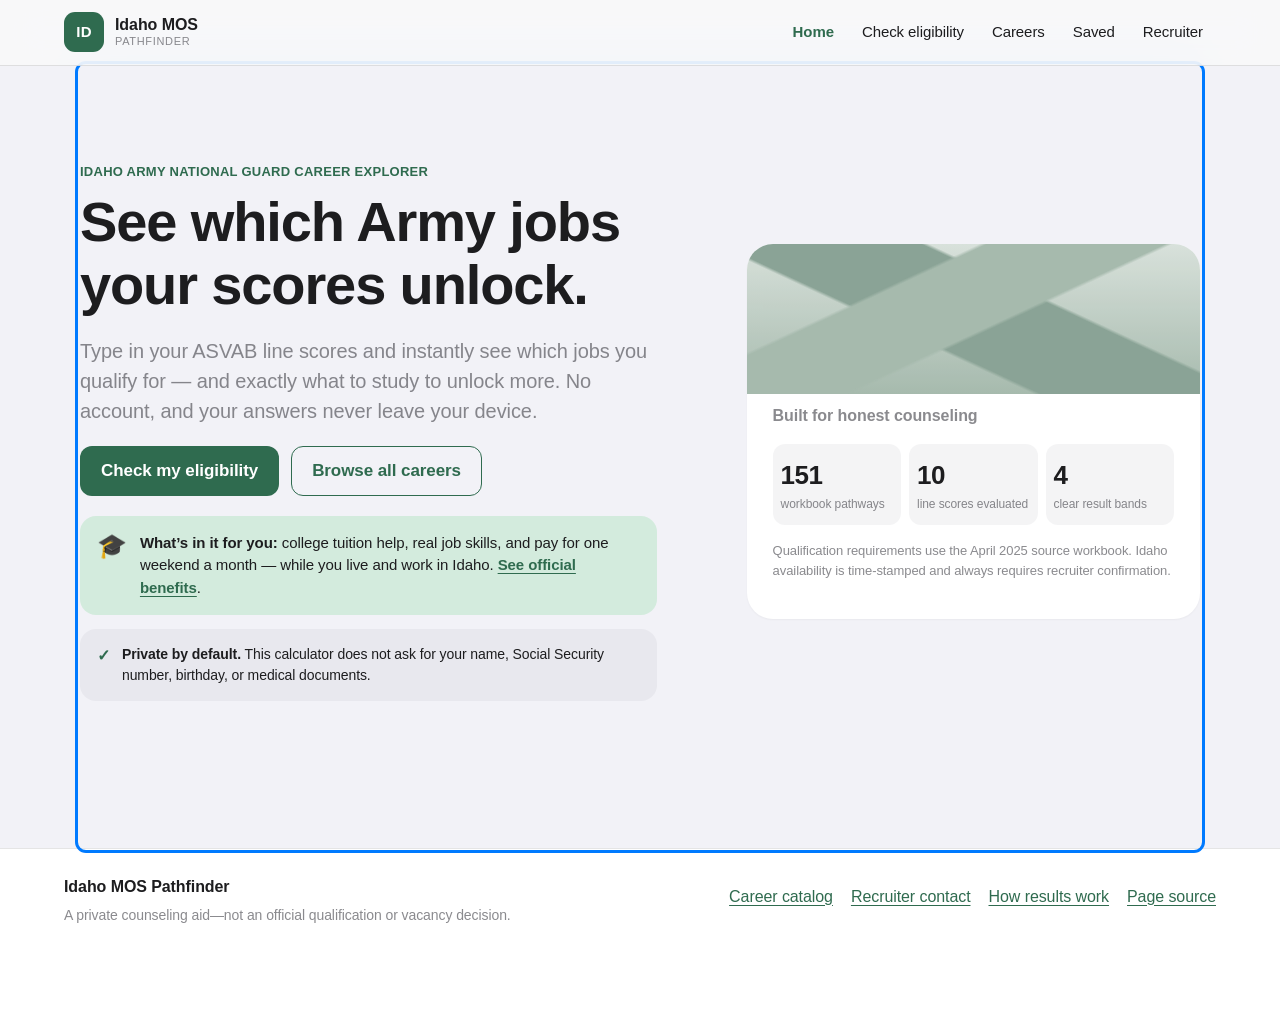
==== commit 563da514: "Remove unavailable 31K working dog handler option" ====
--- a/index.html
+++ b/index.html
@@ -11,13 +11,13 @@
   <meta property="og:type" content="website">
   <meta property="og:site_name" content="Idaho MOS Pathfinder">
   <meta property="og:title" content="Idaho MOS Pathfinder | Explore Guard Careers">
-  <meta property="og:description" content="Compare your Army line scores with 152 MOS pathways and see clear next steps for Idaho Army National Guard careers.">
+  <meta property="og:description" content="Compare your Army line scores with 151 MOS pathways and see clear next steps for Idaho Army National Guard careers.">
   <meta property="og:url" content="https://beauxsoleil.github.io/mos/">
   <meta property="og:image" content="https://beauxsoleil.github.io/mos/social-card.jpg">
   <meta property="og:image:alt" content="Idaho MOS Pathfinder career eligibility explorer">
   <meta name="twitter:card" content="summary_large_image">
   <meta name="twitter:title" content="Idaho MOS Pathfinder | Explore Guard Careers">
-  <meta name="twitter:description" content="Compare your Army line scores with 152 MOS pathways and get clear next steps.">
+  <meta name="twitter:description" content="Compare your Army line scores with 151 MOS pathways and get clear next steps.">
   <meta name="twitter:image" content="https://beauxsoleil.github.io/mos/social-card.jpg">
   <title>Idaho MOS Pathfinder | Explore Guard Careers</title>
   <link rel="icon" href="./favicon.svg" type="image/svg+xml">
@@ -74,7 +74,7 @@
         <div class="mountain" aria-hidden="true"></div>
         <p class="panel-kicker">Built for honest counseling</p>
         <ul>
-          <li><strong>152</strong><span>workbook pathways</span></li>
+          <li><strong>151</strong><span>workbook pathways</span></li>
           <li><strong>10</strong><span>line scores evaluated</span></li>
           <li><strong>4</strong><span>clear result bands</span></li>
         </ul>
